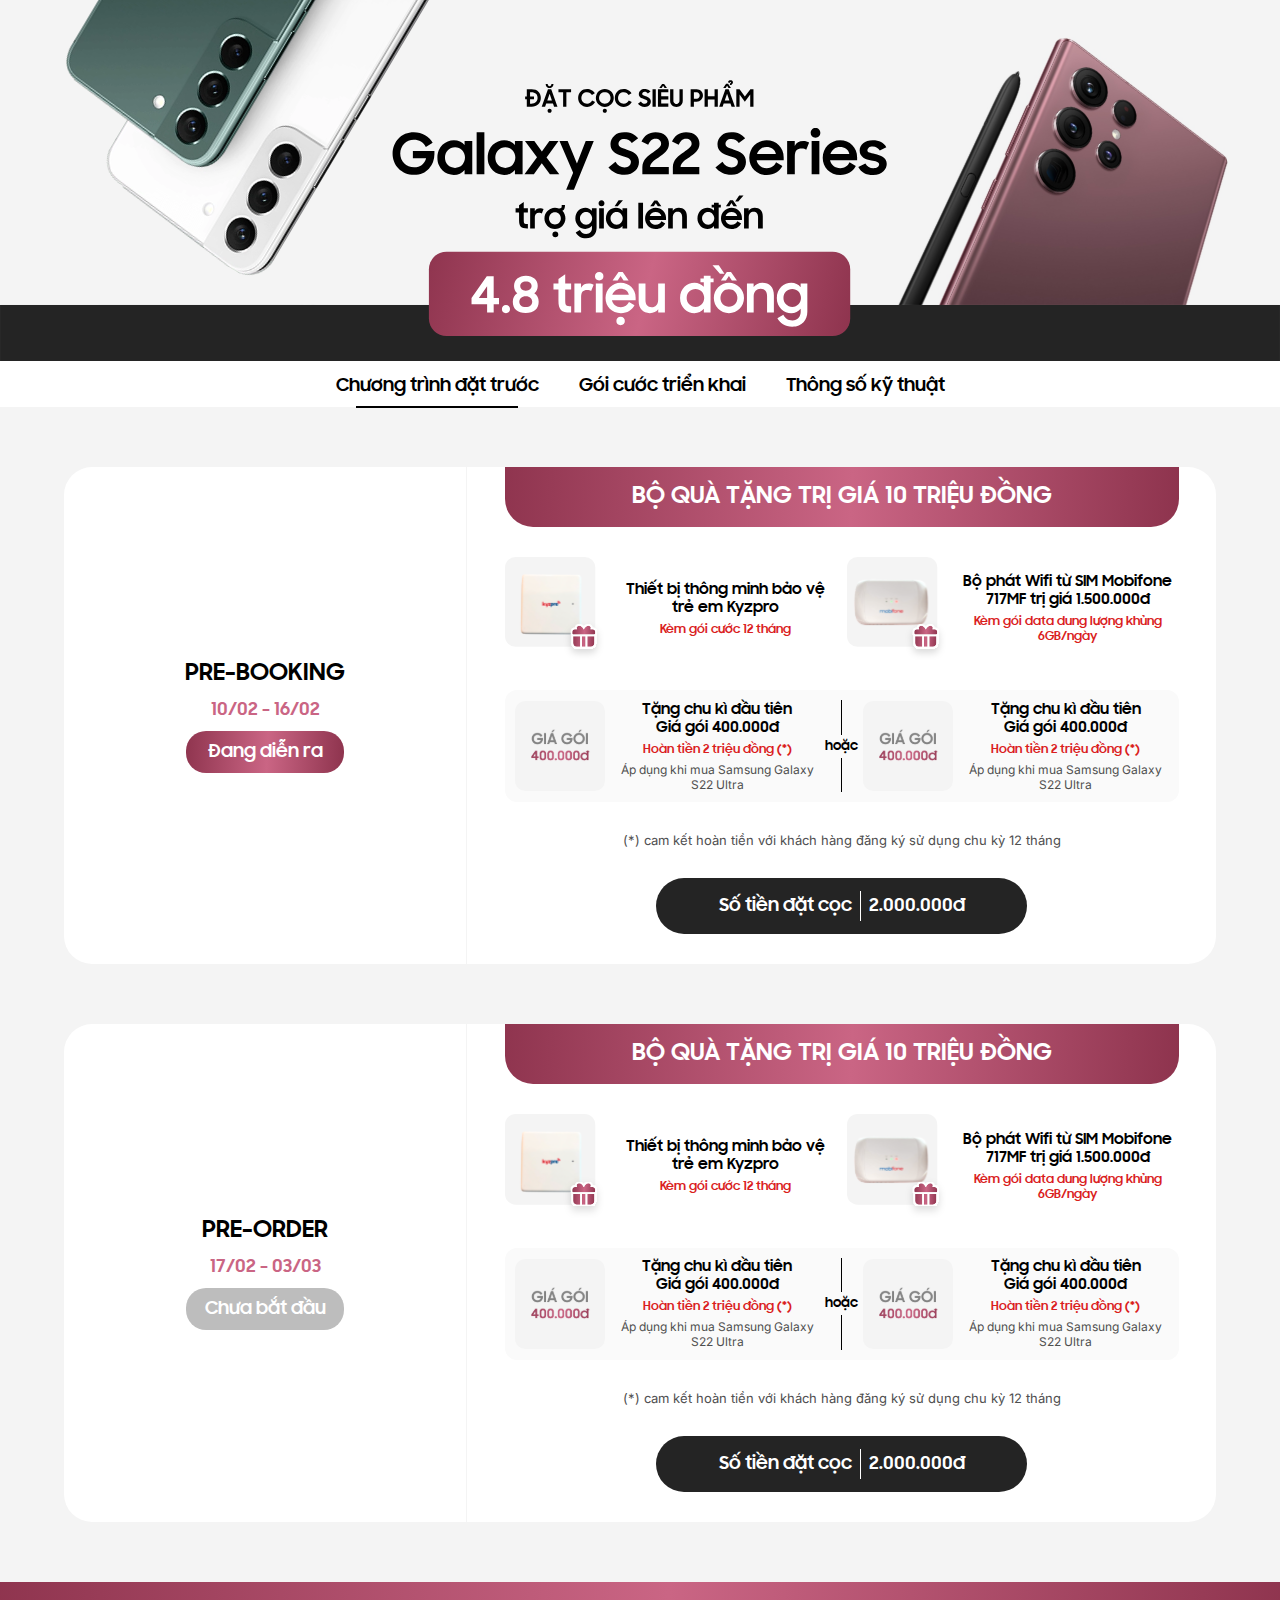
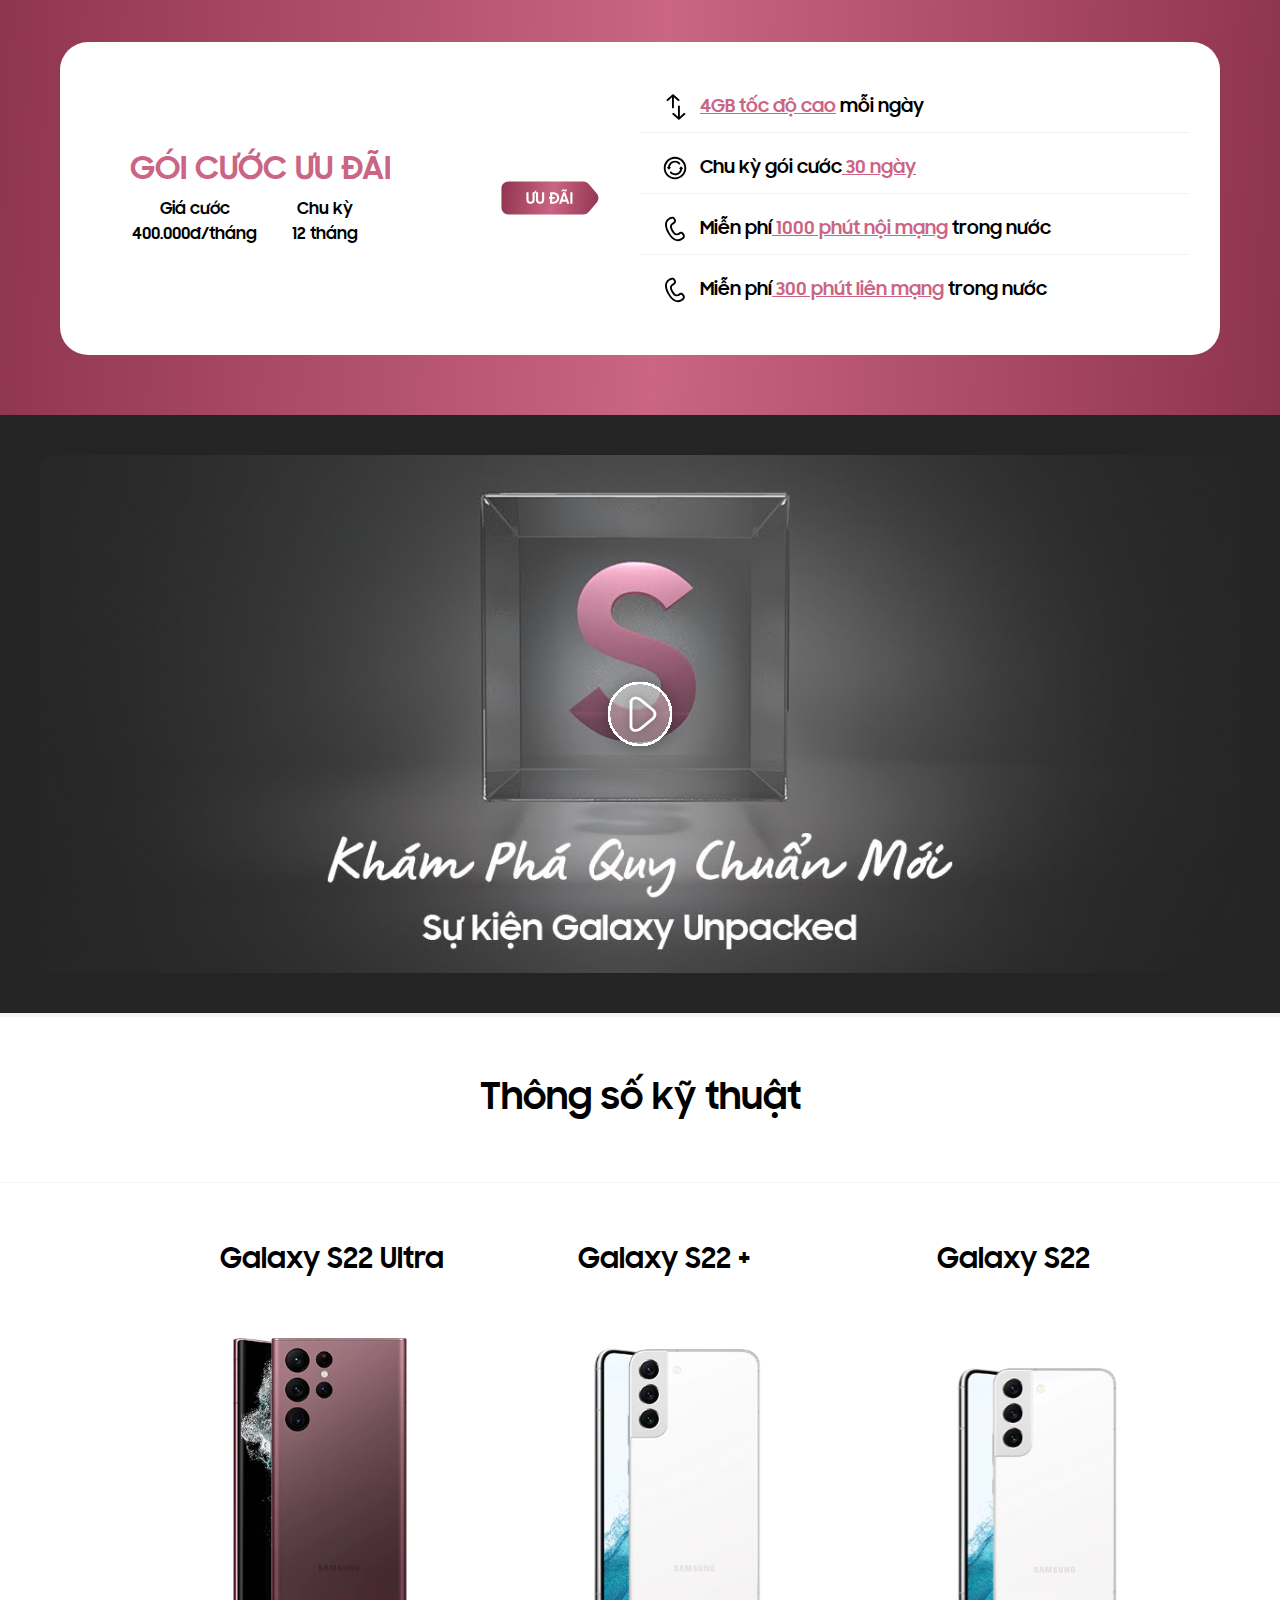
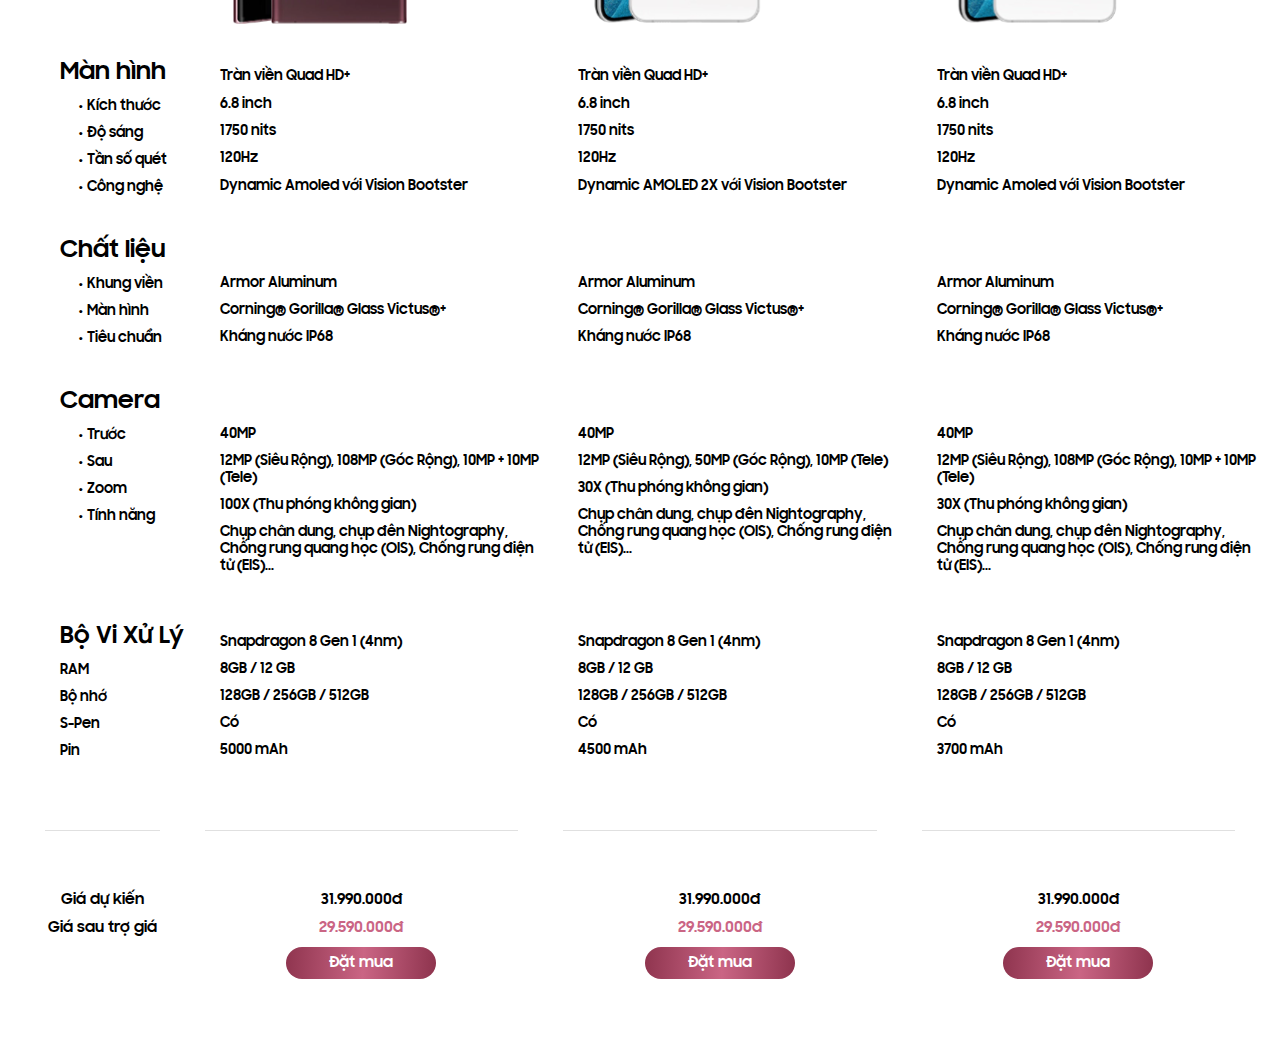
==== index.html @ fb7a5ca2 "second commit" ====
<!DOCTYPE html>
<html lang="en" dir="ltr">

<head>
  <meta charset="utf-8">
  <meta name="viewport" content="width=device-width, initial-scale=1.0">
  <title></title>
  <link rel="preconnect" href="https://fonts.googleapis.com">
  <link rel="preconnect" href="https://fonts.gstatic.com" crossorigin>
  <link href="https://fonts.googleapis.com/css2?family=Inter&display=swap" rel="stylesheet">
  <link rel="stylesheet" href="css/header.css">
  <link rel="stylesheet" href="css/main.css">
  <link rel="stylesheet" href="css/styles.css">
</head>

<body>
  <div id="wrapper">
    <header id="header">
      <img class="big-banner" src="images/big-banner.svg" alt="">
      <img class="small-banner" src="images/small-banner.svg" alt="">
    </header>
    <main id="main">
      <div class="tabs">
        <span class="active">Chương trình đặt trước</span>
        <span>Gói cước triển khai</span>
        <span>Thông số kỹ thuật</span>
      </div>
      <div class="pre-booking">
        <div class="title">
          <p>PRE-BOOKING</p>
          <p>10/02 - 16/02</p>
          <p>Đang diễn ra</p>
        </div>
        <div class="info">
          <div class="gift-text">
            <p>BỘ QUÀ TẶNG TRỊ GIÁ 10 TRIỆU ĐỒNG </p>
          </div>
          <div class="gift">
            <div class="equip">
              <img src="images/smart-equip.svg" alt="">
              <div class="equip-info">
                <p>Thiết bị thông minh bảo vệ trẻ em Kyzpro</p>
                <p>Kèm gói cước 12 tháng</p>
              </div>
            </div>
            <div class="equip">
              <img src="images/wifi-equip.svg" alt="">
              <div class="equip-info">
                <p>Bộ phát Wifi từ SIM Mobifone 717MF trị giá 1.500.000đ</p>
                <p>Kèm gói data dung lượng khủng 6GB/ngày</p>
              </div>
            </div>
          </div>
          <div class="give">
            <div class="price">
              <img src="images/price-pack.svg" alt="">
              <div class="price-info">
                <p>Tặng chu kì đầu tiên</p>
                <p>Giá gói 400.000đ</p>
                <p>Hoàn tiền 2 triệu đồng (*)</p>
                <p>Áp dụng khi mua Samsung Galaxy S22 Ultra</p>
              </div>
            </div>
            <div class="or">
              <div class="">

              </div>
              <p>hoặc</p>
            </div>
            <div class="price">
              <img src="images/price-pack.svg" alt="">
              <div class="price-info">
                <p>Tặng chu kì đầu tiên</p>
                <p>Giá gói 400.000đ</p>
                <p>Hoàn tiền 2 triệu đồng (*)</p>
                <p>Áp dụng khi mua Samsung Galaxy S22 Ultra</p>
              </div>
            </div>
          </div>
          <div class="commit">
            <p>(*) cam kết hoàn tiền với khách hàng đăng ký sử dụng chu kỳ 12 tháng</p>
          </div>
          <div class="deposit">
            <p>Số tiền đặt cọc</p>
            <hr>
            <p>2.000.000đ</p>
          </div>
        </div>
      </div>
      <div class="pre-order">
        <div class="title">
          <p>PRE-ORDER</p>
          <p>17/02 - 03/03</p>
          <p>Chưa bắt đầu</p>
        </div>
        <div class="info">
          <div class="gift-text">
            <p>BỘ QUÀ TẶNG TRỊ GIÁ 10 TRIỆU ĐỒNG </p>
          </div>
          <div class="gift">
            <div class="equip">
              <img src="images/smart-equip.svg" alt="">
              <div class="equip-info">
                <p>Thiết bị thông minh bảo vệ trẻ em Kyzpro</p>
                <p>Kèm gói cước 12 tháng</p>
              </div>
            </div>
            <div class="equip">
              <img src="images/wifi-equip.svg" alt="">
              <div class="equip-info">
                <p>Bộ phát Wifi từ SIM Mobifone 717MF trị giá 1.500.000đ</p>
                <p>Kèm gói data dung lượng khủng 6GB/ngày</p>
              </div>
            </div>
          </div>
          <div class="give">
            <div class="price">
              <img src="images/price-pack.svg" alt="">
              <div class="price-info">
                <p>Tặng chu kì đầu tiên</p>
                <p>Giá gói 400.000đ</p>
                <p>Hoàn tiền 2 triệu đồng (*)</p>
                <p>Áp dụng khi mua Samsung Galaxy S22 Ultra</p>
              </div>
            </div>
            <div class="or">
              <div class="">

              </div>
              <p>hoặc</p>
            </div>
            <div class="price">
              <img src="images/price-pack.svg" alt="">
              <div class="price-info">
                <p>Tặng chu kì đầu tiên</p>
                <p>Giá gói 400.000đ</p>
                <p>Hoàn tiền 2 triệu đồng (*)</p>
                <p>Áp dụng khi mua Samsung Galaxy S22 Ultra</p>
              </div>
            </div>
          </div>
          <div class="commit">
            <p>(*) cam kết hoàn tiền với khách hàng đăng ký sử dụng chu kỳ 12 tháng</p>
          </div>
          <div class="deposit">
            <p>Số tiền đặt cọc</p>
            <hr>
            <p>2.000.000đ</p>
          </div>
        </div>
      </div>
      <div class="endow">
        <div class="endow-box">
          <div class="endow-pack">
            <div>
              <p class="endow-title">GÓI CƯỚC ƯU ĐÃI</p>
              <div class="endow-info">
                <div>
                  <p class="title-info">Giá cước</p>
                  <p>400.000đ/tháng</p>
                </div>
                <div>
                  <p class="title-info">Chu kỳ</p>
                  <p>12 tháng</p>
                </div>
              </div>
            </div>
            <img class="endow-img" src="images/endow.svg" alt="">
          </div>
          <div class="endow-detail">
            <div>
              <img src="images/turn-right-circle.svg" alt="">
              <span class="pink-text">4GB tốc độ cao</span>
              <span>&nbsp;mỗi ngày</span>
            </div>
            <div>
              <img src="images/repeat-all.svg" alt="">
              <span>Chu kỳ gói cước </span>
              <span class="pink-text">&nbsp;30 ngày</span>
            </div>
            <div>
              <img src="images/phone.svg" alt="">
              <span>Miễn phí</span>
              <span class="pink-text">&nbsp;1000 phút nội mạng</span>
              <span>&nbsp;trong nước</span>
            </div>
            <div>
              <img src="images/phone.svg" alt="">
              <span>Miễn phí</span>
              <span class="pink-text">&nbsp;300 phút liên mạng</span>
              <span>&nbsp;trong nước</span>
            </div>
          </div>
        </div>
      </div>
      <div class="video">
        <img src="images/video.svg" alt="">
      </div>
      <div class="specifications">
        <div class="specifications-title">
          <p>Thông số kỹ thuật</p>
        </div>
        <div class="products">
          <div></div>
          <div>
            <p>Galaxy S22 Ultra</p>
            <img src="images/s22-ultra.svg" alt="">
          </div>
          <div>
            <p>Galaxy S22 +</p>
            <img src="images/s22-plus.svg" alt="">
          </div>
          <div>
            <p>Galaxy S22</p>
            <img src="images/s22.svg" alt="">
          </div>
        </div>
        <div class="product-info-screen">
          <div>
            <p>Màn hình</p>
            <p>&nbsp;• Kích thước</p>
            <p>&nbsp;• Độ sáng</p>
            <p>&nbsp;• Tần số quét</p>
            <p>&nbsp;• Công nghệ</p>
          </div>
          <div>
            <p>Tràn viền Quad HD+</p>
            <p>6.8 inch</p>
            <p>1750 nits</p>
            <p>120Hz</p>
            <p>Dynamic Amoled với Vision Bootster</p>
          </div>
          <div>
            <p>Tràn viền Quad HD+</p>
            <p>6.8 inch</p>
            <p>1750 nits</p>
            <p>120Hz</p>
            <p>Dynamic AMOLED 2X với Vision Bootster</p>
          </div>
          <div>
            <p>Tràn viền Quad HD+</p>
            <p>6.8 inch</p>
            <p>1750 nits</p>
            <p>120Hz</p>
            <p>Dynamic Amoled với Vision Bootster</p>
          </div>
        </div>
        <div class="product-info-material">
          <div>
            <p>Chất liệu</p>
            <p>&nbsp;• Khung viền</p>
            <p>&nbsp;• Màn hình</p>
            <p>&nbsp;• Tiêu chuẩn</p>
          </div>
          <div>
            <p></p>
            <p>Armor Aluminum</p>
            <p>Corning® Gorilla® Glass Victus®+</p>
            <p>Kháng nước IP68</p>
          </div>
          <div>
            <p></p>
            <p>Armor Aluminum</p>
            <p>Corning® Gorilla® Glass Victus®+</p>
            <p>Kháng nước IP68</p>
          </div>
          <div>
            <p></p>
            <p>Armor Aluminum</p>
            <p>Corning® Gorilla® Glass Victus®+</p>
            <p>Kháng nước IP68</p>
          </div>
        </div>
        <div class="product-info-camera">
          <div>
            <p>Camera</p>
            <p>&nbsp;• Trước</p>
            <p>&nbsp;• Sau</p>
            <p>&nbsp;• Zoom</p>
            <p>&nbsp;• Tính năng</p>
          </div>
          <div>
            <p></p>
            <p>40MP</p>
            <p>12MP (Siêu Rộng), 108MP (Góc Rộng), 10MP + 10MP (Tele)</p>
            <p>100X (Thu phóng không gian)</p>
            <p>Chụp chân dung, chụp đên Nightography, Chống rung quang học (OIS), Chống rung điện tử (EIS)...</p>
          </div>
          <div>
            <p></p>
            <p>40MP</p>
            <p>12MP (Siêu Rộng), 50MP (Góc Rộng), 10MP (Tele)</p>
            <p>30X (Thu phóng không gian)</p>
            <p>Chụp chân dung, chụp đên Nightography, Chống rung quang học (OIS), Chống rung điện tử (EIS)...</p>
          </div>
          <div>
            <p></p>
            <p>40MP</p>
            <p>12MP (Siêu Rộng), 108MP (Góc Rộng), 10MP + 10MP (Tele)</p>
            <p>30X (Thu phóng không gian)</p>
            <p>Chụp chân dung, chụp đên Nightography, Chống rung quang học (OIS), Chống rung điện tử (EIS)...</p>
          </div>
        </div>
        <div class="product-info-accessories">
          <div>
            <p>Bộ Vi Xử Lý</p>
            <p>RAM</p>
            <p>Bộ nhớ</p>
            <p>S-Pen</p>
            <p>Pin</p>
          </div>
          <div>
            <p>Snapdragon 8 Gen 1 (4nm)</p>
            <p>8GB / 12 GB</p>
            <p>128GB / 256GB / 512GB</p>
            <p>Có</p>
            <p>5000 mAh</p>
          </div>
          <div>
            <p>Snapdragon 8 Gen 1 (4nm)</p>
            <p>8GB / 12 GB</p>
            <p>128GB / 256GB / 512GB</p>
            <p>Có</p>
            <p>4500 mAh</p>
          </div>
          <div>
            <p>Snapdragon 8 Gen 1 (4nm)</p>
            <p>8GB / 12 GB</p>
            <p>128GB / 256GB / 512GB</p>
            <p>Có</p>
            <p>3700 mAh</p>
          </div>
        </div>
        <div class="product-info-price">
          <div class="price-title">
            <div class="">
              <p>Giá dự kiến</p>
              <p>Giá sau trợ giá</p>
            </div>

          </div>
          <div class="prices">
            <div class="">
              <p>31.990.000đ</p>
              <p>29.590.000đ</p>
              <a href="#">Đặt mua</a>
            </div>
          </div>
          <div class="prices">
            <div class="">
              <p>31.990.000đ</p>
              <p>29.590.000đ</p>
              <a href="#">Đặt mua</a>
            </div>
          </div>
          <div class="prices">
            <div class="">
              <p>31.990.000đ</p>
              <p>29.590.000đ</p>
              <a href="#">Đặt mua</a>
            </div>
          </div>
        </div>
      </div>
    </main>
    <footer id="footer">

    </footer>
  </div>
</body>

</html>
---- css/header.css ----
#header {
  background-color: #fff;
}

img {
  width: 100%;
}

.small-banner {
  display: none;
}

@media (max-width: 750px) {
  .big-banner {
    display: none;
  }

  .small-banner {
    display: block;
  }
}
---- css/main.css ----
@import url("font.css");

#main {
  background-color: #f4f4f4;
  padding-bottom: 60px;
}

.tabs {
  display: flex;
  align-items: center;
  justify-content: center;
  padding: 10px 0;
  background-color: #fff;
}

.tabs span {
  font-family: Sharp Sans;
  font-size: 18px;
  margin: 0 20px;
  position: relative;
  cursor: pointer;
}

.tabs span.active::after {
  content: '';
  position: absolute;
  left: 10%;
  bottom: -11px;
  background-color: #000;
  width: 80%;
  height: 2px;
}

.pre-booking, .pre-order {
  width: 90%;
  margin: 60px auto 0;
  left: auto;
  background-color: #fff;
  border-radius: 28px;
  display: grid;
  grid-template-columns: 35% 65%;
}

.title {
  display: flex;
  flex-direction: column;
  justify-content: center;
  align-items: center;
  text-align: center;
  border-right: 1px solid #f4f4f4;
}

.title p {
  font-family: Sharp Sans;
}

.title p:first-child {
  font-size: 24px;
  margin-bottom: 10px;
}

.title p:nth-child(2) {
  font-size: 18px;
  margin-bottom: 10px;
  color: #CA6584;
}

.title p:last-child {
  width: 158px;
  font-size: 18px;
  padding: 10px;
  background: linear-gradient(92.69deg, #8C324C -2.85%, #CA6584 51.46%, #8C324C 101.43%);
  border-radius: 20px;
  color: #fff;
}

.pre-order .title p:last-child {
  background: #BDBDBD;
}

.info .gift-text {
  width: 90%;
  margin: 0 auto;
  text-align: center;
  padding-top: 15px;
  padding-bottom: 15px;
  background: linear-gradient(92.69deg, #8C324C -2.85%, #CA6584 51.46%, #8C324C 101.43%);
  border-radius: 0px 0px 28px 28px;
}

.gift-text p {
  font-family: Sharp Sans;
  font-size: 24px;
  color: #fff;
}

.info .gift {
  width: 90%;
  margin: 30px auto;
  display: grid;
  grid-template-columns: 50% 50%;
}

.gift .equip {
  display: flex;
  flex-direction: row;
  justify-content: center;
  align-items: center;
}

.gift .equip:first-child {
  margin-right: 5px;
}

.gift .equip:last-child {
  margin-left: 5px;
}

.gift .equip img {
  width: 100px;
}

.equip-info {
  margin-left: 10px;
  display: flex;
  flex-direction: column;
  justify-content: center;
  align-items: center;
  text-align: center;
}

.equip-info p {
  font-family: Sharp Sans;
  font-size: 15px;
}

.equip-info p:last-child {
  margin-top: 5px;
  font-size: 12px;
  color: #DA1E1E;
}

.info .give {
  width: 90%;
  margin: 30px auto;
  display: flex;
  flex-direction: row;
  justify-content: space-between;
  align-items: center;
  padding: 10px;
  background-color: #FAFAFA;
  border-radius: 12px;
}

.give .price {
  display: flex;
  flex-direction: row;
  justify-content: center;
  align-items: center;
}

.give .price:first-child {
  margin-right: 5px;
}

.give .price:last-child {
  margin-left: 5px;
}

.give .price img {
  width: 90px;
}

.price-info {
  margin-left: 10px;
  display: flex;
  flex-direction: column;
  justify-content: center;
  align-items: center;
  text-align: center;
}

.price-info p {
  font-family: Sharp Sans;
  font-size: 15px;
}

.price-info p:nth-child(3) {
  margin-top: 5px;
  font-size: 12px;
  color: #DA1E1E;
}

.price-info p:last-child {
  margin-top: 5px;
  font-family: 'Inter', sans-serif;
  font-size: 12px;
  color: #4F4F4F;
}

.give .or {
  width: auto;
  height: 92px;
  position: relative;
  display: flex;
  justify-content: center;
  align-items: center;
}

.give .or div {
  background-color: #000;
  width: 1px;
  height: 100%;
  position: absolute;
}

.give .or p {
  padding: 3px 0;
  font-family: Sharp Sans;
  font-size: 13px;
  position: relative;
  background-color: #FAFAFA;
}

.info .commit {
  width: 90%;
  margin: 0 auto 30px;
  text-align: center;
}

.commit p {
  font-family: 'Inter', sans-serif;
  font-size: 13px;
  color: #4F4F4F;
}

.info .deposit {
  width: 371px;
  background-color: #242424;
  padding: 13px 0;
  border-radius: 60px;
  margin: 0 auto 30px;
  display: flex;
  justify-content: center;
  align-items: center;
}

.deposit p {
  color: #fff;
  font-family: Sharp Sans;
  font-size: 18px;
  margin: 0 3px;
}

.deposit hr {
  width: 1px;
  border: none;
  background-color: #fff;
  height: 30px;
  margin: 0 5px;
}

.endow {
  width: 100%;
  background: linear-gradient(92.69deg, #8C324C -2.85%, #CA6584 51.46%, #8C324C 101.43%);
  padding: 60px;
  margin-top: 60px;
  margin-bottom: -60px;
}

.endow .endow-box {
  background-color: #fff;
  border-radius: 28px;
  display: grid;
  grid-template-columns: 50% 50%;
  padding: 30px 30px;
}

.endow .endow-box .endow-pack {
  display: flex;
  flex-direction: row;
  justify-content: center;
  align-items: center;
}

.endow .endow-box .endow-pack div p {
  font-family: Sharp Sans;
}

.endow .endow-box .endow-pack div .endow-title {
  font-size: 32px;
  color: #CA6584;
  margin-bottom: 10px;
}

.endow-info {
  display: grid;
  grid-template-columns: 50% 50%;
}

.endow-info div {
  text-align: center;
}

.endow-info div .title-info {
  color: #000;
  margin-bottom: 5px;
}

.endow-img {
  width: 100px;
  margin-left: 110px;
}

.endow-detail div {
  display: flex;
  justify-content: flex-start;
  align-items: center;
  margin: 10px 0;
  padding: 10px 20px;
  border-bottom: 1px solid #F2F2F2;
}

.endow-detail div:last-child {
  border-bottom: none;
}

.endow-detail div img {
  width: 30px;
  margin-right: 10px;
}

.endow-detail div span {
  font-family: Sharp Sans;
  font-size: 18px;
}

.pink-text {
  text-decoration: underline;
  color: #CA6584;
}

.video {
  width: 100%;
  margin-top: 60px;
  margin-bottom: -60px;
}

.video img {
  width: 100%;
}

.specifications {
  width: 100%;
  margin-top: 60px;
  margin-bottom: -65px;
  background-color: #fff;
}

.specifications-title {
  width: 100%;
  text-align: center;
  padding: 60px;
  border-bottom: 1px solid #f4f4f4;
}

.specifications-title p {
  font-family: Sharp Sans;
  font-size: 36px;
}

.products, .product-info-screen, .product-info-material, .product-info-camera, .product-info-accessories, .product-info-price {
  display: grid;
  grid-template-columns: 16% 28% 28% 28%;
}

.product-info-price {
  padding-bottom: 60px;
}

.products div img {
  width: 200px;
}

.products div, .product-info-screen div, .product-info-material div, .product-info-camera div, .product-info-accessories div {
  padding: 60px 15px 0;
}

.product-info-screen div, .product-info-material div, .product-info-camera div, .product-info-accessories div, .product-info-price div {
  padding-top: 30px
}

.products div p, .product-info-screen div p, .product-info-material div p, .product-info-camera div p, .product-info-accessories div p {
  font-family: Sharp Sans;
}

.products div p {
  font-size: 28px;
  margin-bottom: 60px;
}

.product-info-screen div p, .product-info-material div p, .product-info-camera div p, .product-info-accessories div p {
  font-size: 14px;
  margin-top: 6.5px;
  margin-bottom: 10px;
}

.product-info-screen div p {
  margin-top: 10.3px;
}

.product-info-screen div:first-child p, .product-info-material div:first-child p, .product-info-camera div:first-child p {
  margin-top: 0;
  margin-left: 60px;
}

.product-info-accessories div:first-child p {
  margin-left: 45px;
}

.product-info-screen div:first-child p:first-child, .product-info-material div:first-child p:first-child, .product-info-camera div:first-child p:first-child, .product-info-accessories div:first-child p:first-child {
  font-size: 24px;
  margin-left: 45px;
  padding: 0;
}

.product-info-material div p:first-child, .product-info-camera div p:first-child {
  padding: 14.5px 0 8px;
}

.product-info-accessories div p:first-child {
  padding: 12px 0 0;
}

.price-title, .prices {
  font-family: Sharp Sans;
  border-top: 1px solid #E0E0E0;
  margin: 60px 45px 0;
}

.prices {
  margin-left: 0;
}

.price-title div, .prices div {
  display: flex;
  flex-direction: column;
  justify-content: center;
  align-items: center;
}

.price-title div p, .prices div p {
  font-size: 15px;
  margin-bottom: 10px;
}

.prices div p:nth-child(2) {
  color: #CA6584;
}

.prices a {
  display: flex;
  flex-direction: row;
  justify-content: center;
  align-items: center;
  color: #fff;
  text-decoration: none;
  font-size: 15px;
  background: linear-gradient(92.69deg, #8C324C -2.85%, #CA6584 51.46%, #8C324C 101.43%);
  border-radius: 20px;
  padding: 7px;
  width: 150px;
}
---- css/styles.css ----
* {
  margin: 0;
  padding: 0;
  box-sizing: border-box;
}

body {
  width: 100%;
}

#header, #main, #footer {
  width: 100%;
}
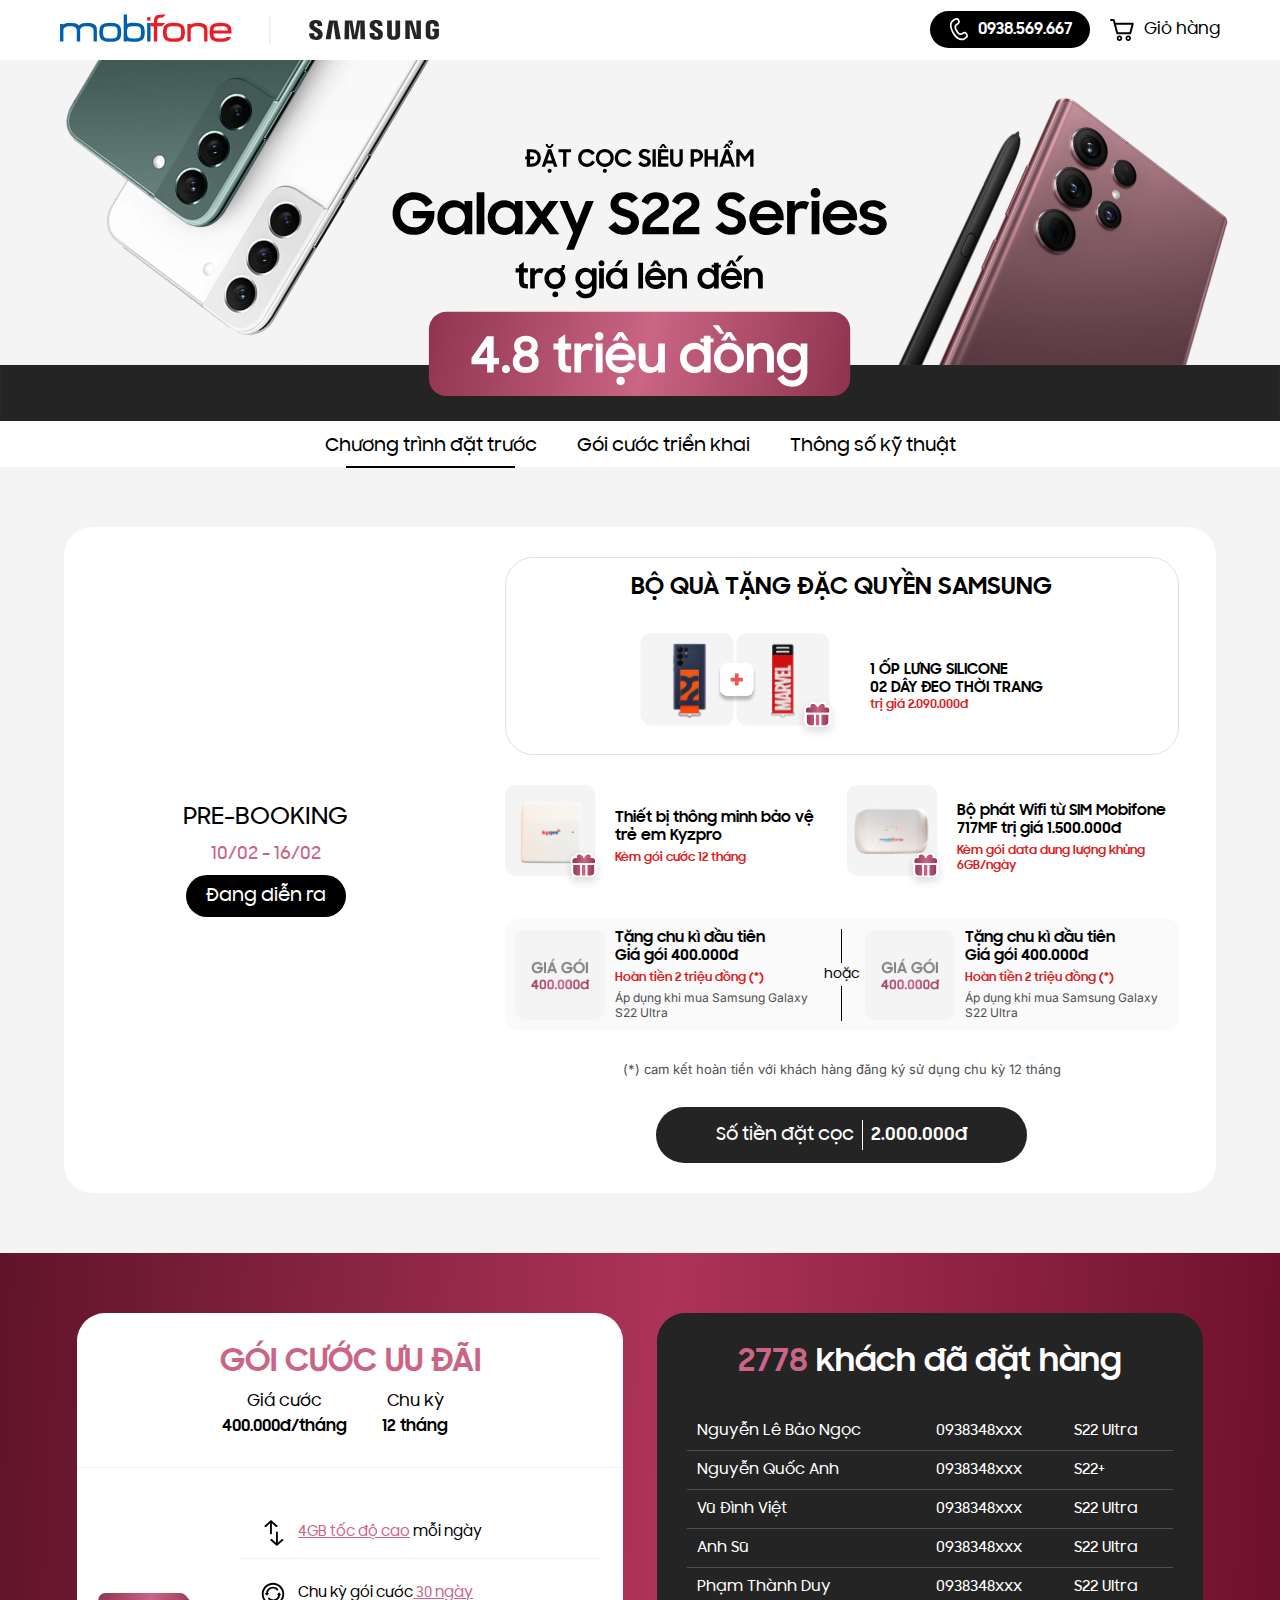
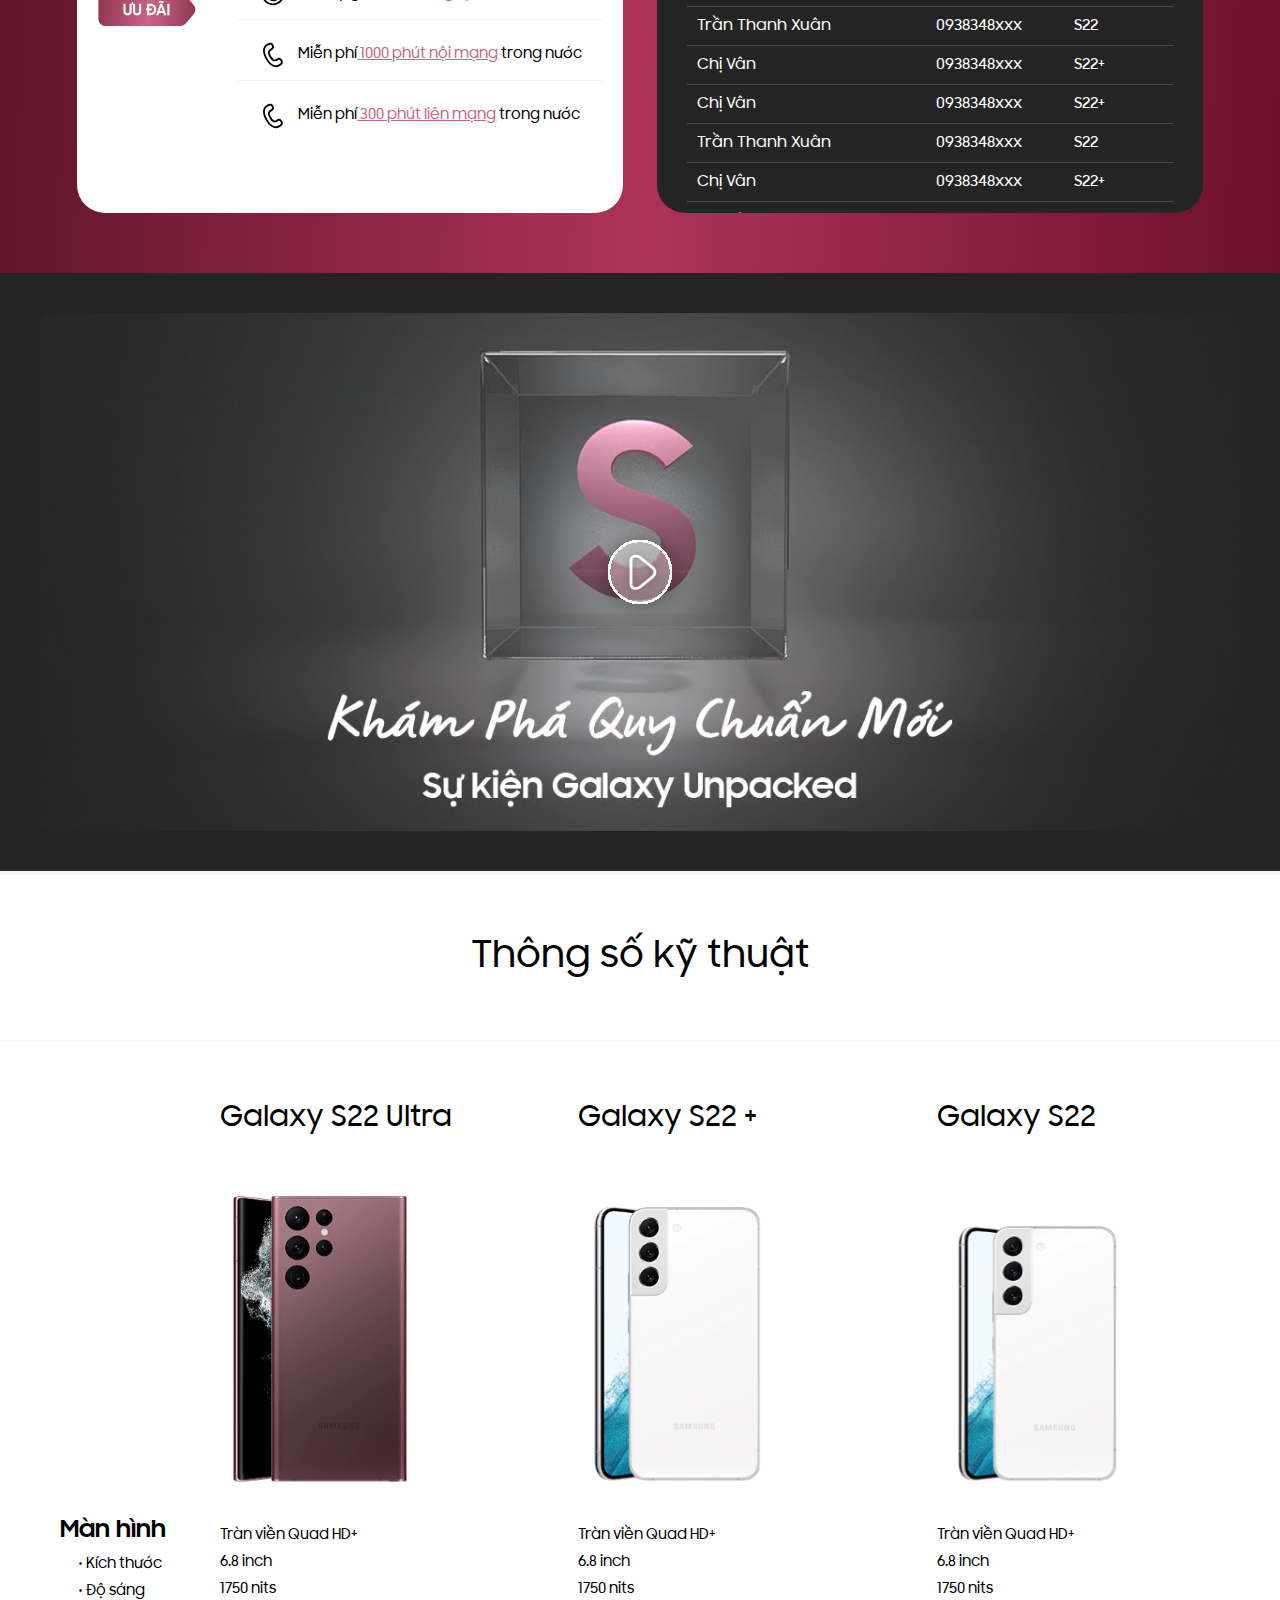
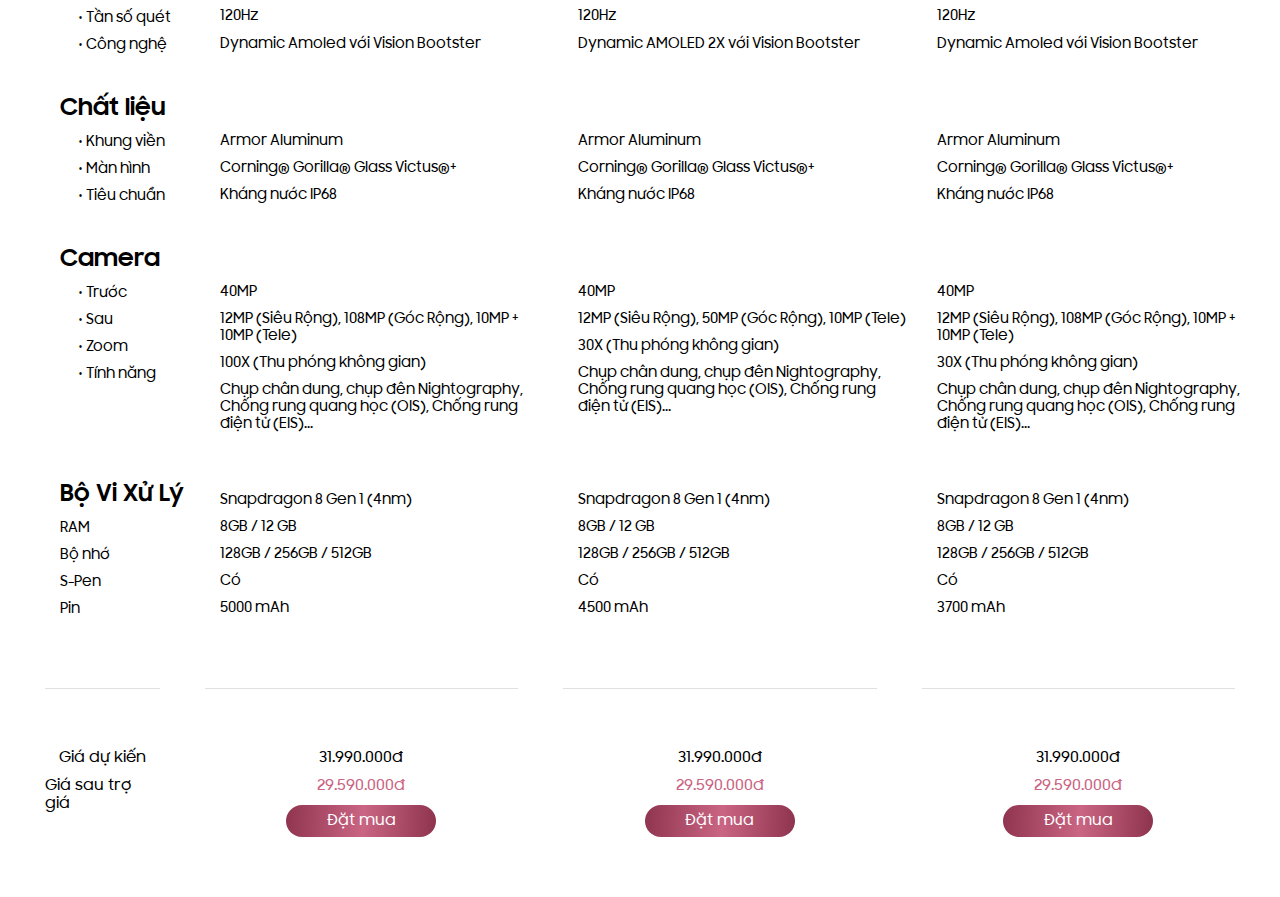
==== commit 85ab5e1b: "third commit" ====
--- a/index.html
+++ b/index.html
@@ -16,8 +16,25 @@
 <body>
   <div id="wrapper">
     <header id="header">
-      <img class="big-banner" src="images/big-banner.svg" alt="">
-      <img class="small-banner" src="images/small-banner.svg" alt="">
+      <div class="top-header">
+        <img class="logo" src="images/logo.svg" alt="">
+        <div class="phone-cart">
+          <div class="phone">
+            <a href="#">
+              <img src="images/white-phone.svg" alt="">
+              <span>0938.569.667</span>
+            </a>
+          </div>
+          <div class="cart">
+            <a href="#">
+              <img src="images/cart.svg" alt="">
+              <span>Giỏ hàng</span>
+            </a>
+          </div>
+        </div>
+      </div>
+      <a href="#"><img class="banner big-banner" src="images/big-banner.svg" alt=""></a>
+      <a href="#"><img class="banner small-banner" src="images/small-banner.svg" alt=""></a>
     </header>
     <main id="main">
       <div class="tabs">
@@ -33,7 +50,15 @@
         </div>
         <div class="info">
           <div class="gift-text">
-            <p>BỘ QUÀ TẶNG TRỊ GIÁ 10 TRIỆU ĐỒNG </p>
+            <p>BỘ QUÀ TẶNG ĐẶC QUYỀN SAMSUNG</p>
+            <div class="gift-img">
+              <img src="images/gift.svg" alt="">
+              <div class="gift-info">
+                <p>1 ỐP LƯNG SILICONE</p>
+                <p>02 DÂY ĐEO THỜI TRANG</p>
+                <p>trị giá 2.090.000đ</p>
+              </div>
+            </div>
           </div>
           <div class="gift">
             <div class="equip">
@@ -83,69 +108,7 @@
           <div class="deposit">
             <p>Số tiền đặt cọc</p>
             <hr>
-            <p>2.000.000đ</p>
-          </div>
-        </div>
-      </div>
-      <div class="pre-order">
-        <div class="title">
-          <p>PRE-ORDER</p>
-          <p>17/02 - 03/03</p>
-          <p>Chưa bắt đầu</p>
-        </div>
-        <div class="info">
-          <div class="gift-text">
-            <p>BỘ QUÀ TẶNG TRỊ GIÁ 10 TRIỆU ĐỒNG </p>
-          </div>
-          <div class="gift">
-            <div class="equip">
-              <img src="images/smart-equip.svg" alt="">
-              <div class="equip-info">
-                <p>Thiết bị thông minh bảo vệ trẻ em Kyzpro</p>
-                <p>Kèm gói cước 12 tháng</p>
-              </div>
-            </div>
-            <div class="equip">
-              <img src="images/wifi-equip.svg" alt="">
-              <div class="equip-info">
-                <p>Bộ phát Wifi từ SIM Mobifone 717MF trị giá 1.500.000đ</p>
-                <p>Kèm gói data dung lượng khủng 6GB/ngày</p>
-              </div>
-            </div>
-          </div>
-          <div class="give">
-            <div class="price">
-              <img src="images/price-pack.svg" alt="">
-              <div class="price-info">
-                <p>Tặng chu kì đầu tiên</p>
-                <p>Giá gói 400.000đ</p>
-                <p>Hoàn tiền 2 triệu đồng (*)</p>
-                <p>Áp dụng khi mua Samsung Galaxy S22 Ultra</p>
-              </div>
-            </div>
-            <div class="or">
-              <div class="">
-
-              </div>
-              <p>hoặc</p>
-            </div>
-            <div class="price">
-              <img src="images/price-pack.svg" alt="">
-              <div class="price-info">
-                <p>Tặng chu kì đầu tiên</p>
-                <p>Giá gói 400.000đ</p>
-                <p>Hoàn tiền 2 triệu đồng (*)</p>
-                <p>Áp dụng khi mua Samsung Galaxy S22 Ultra</p>
-              </div>
-            </div>
-          </div>
-          <div class="commit">
-            <p>(*) cam kết hoàn tiền với khách hàng đăng ký sử dụng chu kỳ 12 tháng</p>
-          </div>
-          <div class="deposit">
-            <p>Số tiền đặt cọc</p>
-            <hr>
-            <p>2.000.000đ</p>
+            <p style="font-weight:bold;">2.000.000đ</p>
           </div>
         </div>
       </div>
@@ -165,31 +128,97 @@
                 </div>
               </div>
             </div>
+          </div>
+          <div class="endow-detail">
             <img class="endow-img" src="images/endow.svg" alt="">
-          </div>
-          <div class="endow-detail">
-            <div>
-              <img src="images/turn-right-circle.svg" alt="">
-              <span class="pink-text">4GB tốc độ cao</span>
-              <span>&nbsp;mỗi ngày</span>
-            </div>
-            <div>
-              <img src="images/repeat-all.svg" alt="">
-              <span>Chu kỳ gói cước </span>
-              <span class="pink-text">&nbsp;30 ngày</span>
-            </div>
-            <div>
-              <img src="images/phone.svg" alt="">
-              <span>Miễn phí</span>
-              <span class="pink-text">&nbsp;1000 phút nội mạng</span>
-              <span>&nbsp;trong nước</span>
-            </div>
-            <div>
-              <img src="images/phone.svg" alt="">
-              <span>Miễn phí</span>
-              <span class="pink-text">&nbsp;300 phút liên mạng</span>
-              <span>&nbsp;trong nước</span>
-            </div>
+            <div class="details">
+              <div>
+                <img src="images/turn-right-circle.svg" alt="">
+                <span class="pink-text">4GB tốc độ cao</span>
+                <span>&nbsp;mỗi ngày</span>
+              </div>
+              <div>
+                <img src="images/repeat-all.svg" alt="">
+                <span>Chu kỳ gói cước </span>
+                <span class="pink-text">&nbsp;30 ngày</span>
+              </div>
+              <div>
+                <img src="images/phone.svg" alt="">
+                <span>Miễn phí</span>
+                <span class="pink-text">&nbsp;1000 phút nội mạng</span>
+                <span>&nbsp;trong nước</span>
+              </div>
+              <div>
+                <img src="images/phone.svg" alt="">
+                <span>Miễn phí</span>
+                <span class="pink-text">&nbsp;300 phút liên mạng</span>
+                <span>&nbsp;trong nước</span>
+              </div>
+            </div>
+          </div>
+        </div>
+        <div class="endow-data">
+          <div class="quantity-data">
+            <span>2778 </span><span>khách đã đặt hàng</span>
+          </div>
+          <div class="table">
+            <table>
+              <tr>
+                <td>Nguyễn Lê Bảo Ngọc</td>
+                <td>0938348xxx</td>
+                <td>S22 Ultra</td>
+              </tr>
+              <tr>
+                <td>Nguyễn Quốc Anh</td>
+                <td>0938348xxx</td>
+                <td>S22+</td>
+              </tr>
+              <tr>
+                <td>Vũ Đình Việt</td>
+                <td>0938348xxx</td>
+                <td>S22 Ultra</td>
+              </tr>
+              <tr>
+                <td>Anh Sũ</td>
+                <td>0938348xxx</td>
+                <td>S22 Ultra</td>
+              </tr>
+              <tr>
+                <td>Phạm Thành Duy</td>
+                <td>0938348xxx</td>
+                <td>S22 Ultra</td>
+              </tr>
+              <tr>
+                <td>Trần Thanh Xuân</td>
+                <td>0938348xxx</td>
+                <td>S22</td>
+              </tr>
+              <tr>
+                <td>Chị Vân</td>
+                <td>0938348xxx</td>
+                <td>S22+</td>
+              </tr>
+              <tr>
+                <td>Chị Vân</td>
+                <td>0938348xxx</td>
+                <td>S22+</td>
+              </tr>
+              <tr>
+                <td>Trần Thanh Xuân</td>
+                <td>0938348xxx</td>
+                <td>S22</td>
+              </tr>
+              <tr>
+                <td>Chị Vân</td>
+                <td>0938348xxx</td>
+                <td>S22+</td>
+              </tr>
+              <tr>
+                <td>Chị Vân</td>
+                <td>0938348xxx</td>
+                <td>S22+</td>
+              </tr>
+            </table>
           </div>
         </div>
       </div>
--- a/css/header.css
+++ b/css/header.css
@@ -1,8 +1,60 @@
+@import url("font.css");
+
 #header {
   background-color: #fff;
 }
 
-img {
+.top-header {
+  display: flex;
+  justify-content: space-between;
+  align-items: center;
+  padding-top: 10px;
+  padding-bottom: 10px;
+}
+
+.logo {
+  width: 400px;
+  margin-left: 60px
+}
+
+.phone-cart, .phone-cart div a {
+  display: flex;
+  justify-content: center;
+  align-items: center;
+  font-family: Sharp Sans;
+  text-decoration: none;
+}
+
+.phone-cart {
+  margin-right: 60px;
+}
+
+.phone-cart div {
+  margin-left: 20px;
+}
+
+.phone-cart div a img {
+  margin-right: 10px;
+}
+
+.phone-cart div:first-child a span {
+  color: #fff;
+  font-weight: bold;
+}
+
+.phone-cart div:last-child a span {
+  color: #000;
+}
+
+.phone {
+  width: 160px;
+  background-color: #000;
+  color: #fff;
+  padding: 7px 0;
+  border-radius: 40px;
+}
+
+.banner {
   width: 100%;
 }
 
--- a/css/main.css
+++ b/css/main.css
@@ -47,7 +47,6 @@
   justify-content: center;
   align-items: center;
   text-align: center;
-  border-right: 1px solid #f4f4f4;
 }
 
 .title p {
@@ -66,11 +65,11 @@
 }
 
 .title p:last-child {
-  width: 158px;
+  width: 160px;
   font-size: 18px;
   padding: 10px;
-  background: linear-gradient(92.69deg, #8C324C -2.85%, #CA6584 51.46%, #8C324C 101.43%);
-  border-radius: 20px;
+  background-color: #000;
+  border-radius: 50px;
   color: #fff;
 }
 
@@ -80,18 +79,51 @@
 
 .info .gift-text {
   width: 90%;
-  margin: 0 auto;
+  margin: 30px auto 0;
   text-align: center;
   padding-top: 15px;
   padding-bottom: 15px;
-  background: linear-gradient(92.69deg, #8C324C -2.85%, #CA6584 51.46%, #8C324C 101.43%);
-  border-radius: 0px 0px 28px 28px;
-}
-
-.gift-text p {
+  background-color: #fff;;
+  border-radius: 28px;
+  border: 1px solid #E0E0E0;
+}
+
+.gift-text p:first-child {
   font-family: Sharp Sans;
   font-size: 24px;
-  color: #fff;
+  color: #000;
+  font-weight: bold;
+}
+
+.gift-img {
+  display: flex;
+  margin-top: 30px;
+  justify-content: center;
+  align-items: center;
+}
+
+.gift-img img {
+  width: 200px;
+  margin-right: 30px;
+}
+
+.gift-info {
+  font-family: Sharp Sans;
+  display: flex;
+  flex-direction: column;
+  justify-content: center;
+  align-items: flex-start;
+}
+
+.gift-info p:first-child, .gift-info p:nth-child(2) {
+  font-size: 15px;
+  font-weight: bold;
+}
+
+.gift-info p:last-child {
+  font-size: 12px;
+  font-weight: bold;
+  color: #DA1E1E;
 }
 
 .info .gift {
@@ -125,8 +157,9 @@
   display: flex;
   flex-direction: column;
   justify-content: center;
-  align-items: center;
-  text-align: center;
+  align-items: flex-start;
+  text-align: left;
+  font-weight: bold;
 }
 
 .equip-info p {
@@ -176,8 +209,9 @@
   display: flex;
   flex-direction: column;
   justify-content: center;
-  align-items: center;
-  text-align: center;
+  align-items: flex-start;
+  text-align: left;
+  font-weight: bold;
 }
 
 .price-info p {
@@ -196,6 +230,7 @@
   font-family: 'Inter', sans-serif;
   font-size: 12px;
   color: #4F4F4F;
+  font-weight: 400;
 }
 
 .give .or {
@@ -262,18 +297,28 @@
 
 .endow {
   width: 100%;
-  background: linear-gradient(92.69deg, #8C324C -2.85%, #CA6584 51.46%, #8C324C 101.43%);
+  background: linear-gradient(92.69deg, #5B1227 -2.85%, #AD3359 51.19%, #6A0F2A 101.43%);
   padding: 60px;
   margin-top: 60px;
   margin-bottom: -60px;
+  display: flex;
+  justify-content: space-around;
 }
 
 .endow .endow-box {
+  width: 47%;
   background-color: #fff;
   border-radius: 28px;
-  display: grid;
-  grid-template-columns: 50% 50%;
-  padding: 30px 30px;
+  padding: 30px 0;
+}
+
+.endow .endow-data {
+  width: 47%;
+  height: 500px;
+  background-color: #242424;
+  border-radius: 28px;
+  padding: 30px 0;
+  overflow-y: scroll;
 }
 
 .endow .endow-box .endow-pack {
@@ -281,14 +326,21 @@
   flex-direction: row;
   justify-content: center;
   align-items: center;
+  padding-bottom: 30px;
+  border-bottom: 1px solid #F2F2F2;
 }
 
 .endow .endow-box .endow-pack div p {
   font-family: Sharp Sans;
+}
+
+.endow .endow-box .endow-pack div p:last-child {
+  font-weight: bold;
 }
 
 .endow .endow-box .endow-pack div .endow-title {
   font-size: 32px;
+  font-weight: bold;
   color: #CA6584;
   margin-bottom: 10px;
 }
@@ -307,12 +359,20 @@
   margin-bottom: 5px;
 }
 
+.endow-detail {
+  display: flex;
+  justify-content: space-around;
+}
+
 .endow-img {
   width: 100px;
-  margin-left: 110px;
-}
-
-.endow-detail div {
+}
+
+.details {
+  margin-top: 30px;
+}
+
+.details div {
   display: flex;
   justify-content: flex-start;
   align-items: center;
@@ -332,8 +392,49 @@
 
 .endow-detail div span {
   font-family: Sharp Sans;
-  font-size: 18px;
-}
+  font-size: 14px;
+}
+
+.endow-data .quantity-data {
+  font-family: Sharp Sans;
+  font-size: 32px;
+  font-weight: bold;
+  color: #fff;
+  text-align: center;
+}
+
+.quantity-data span:first-child {
+  color: #CA6584;
+}
+
+/* style table begin */
+
+.table {
+  margin: 0 30px;
+}
+
+table {
+  font-family: Sharp Sans;
+  border-collapse: collapse;
+  width: 100%;
+  margin-top: 30px;
+  color: #fff;
+  height: 100px;
+  overflow-y: auto;
+}
+
+td {
+  border-bottom: 1px solid #4F4F4F;
+  text-align: left;
+  padding: 10px;
+  font-size: 15px;
+}
+
+tr:nth-child(even) {
+  background-color: transparent;
+}
+
+/* style table end */
 
 .pink-text {
   text-decoration: underline;
@@ -420,6 +521,7 @@
 
 .product-info-screen div:first-child p:first-child, .product-info-material div:first-child p:first-child, .product-info-camera div:first-child p:first-child, .product-info-accessories div:first-child p:first-child {
   font-size: 24px;
+  font-weight: bold;
   margin-left: 45px;
   padding: 0;
 }
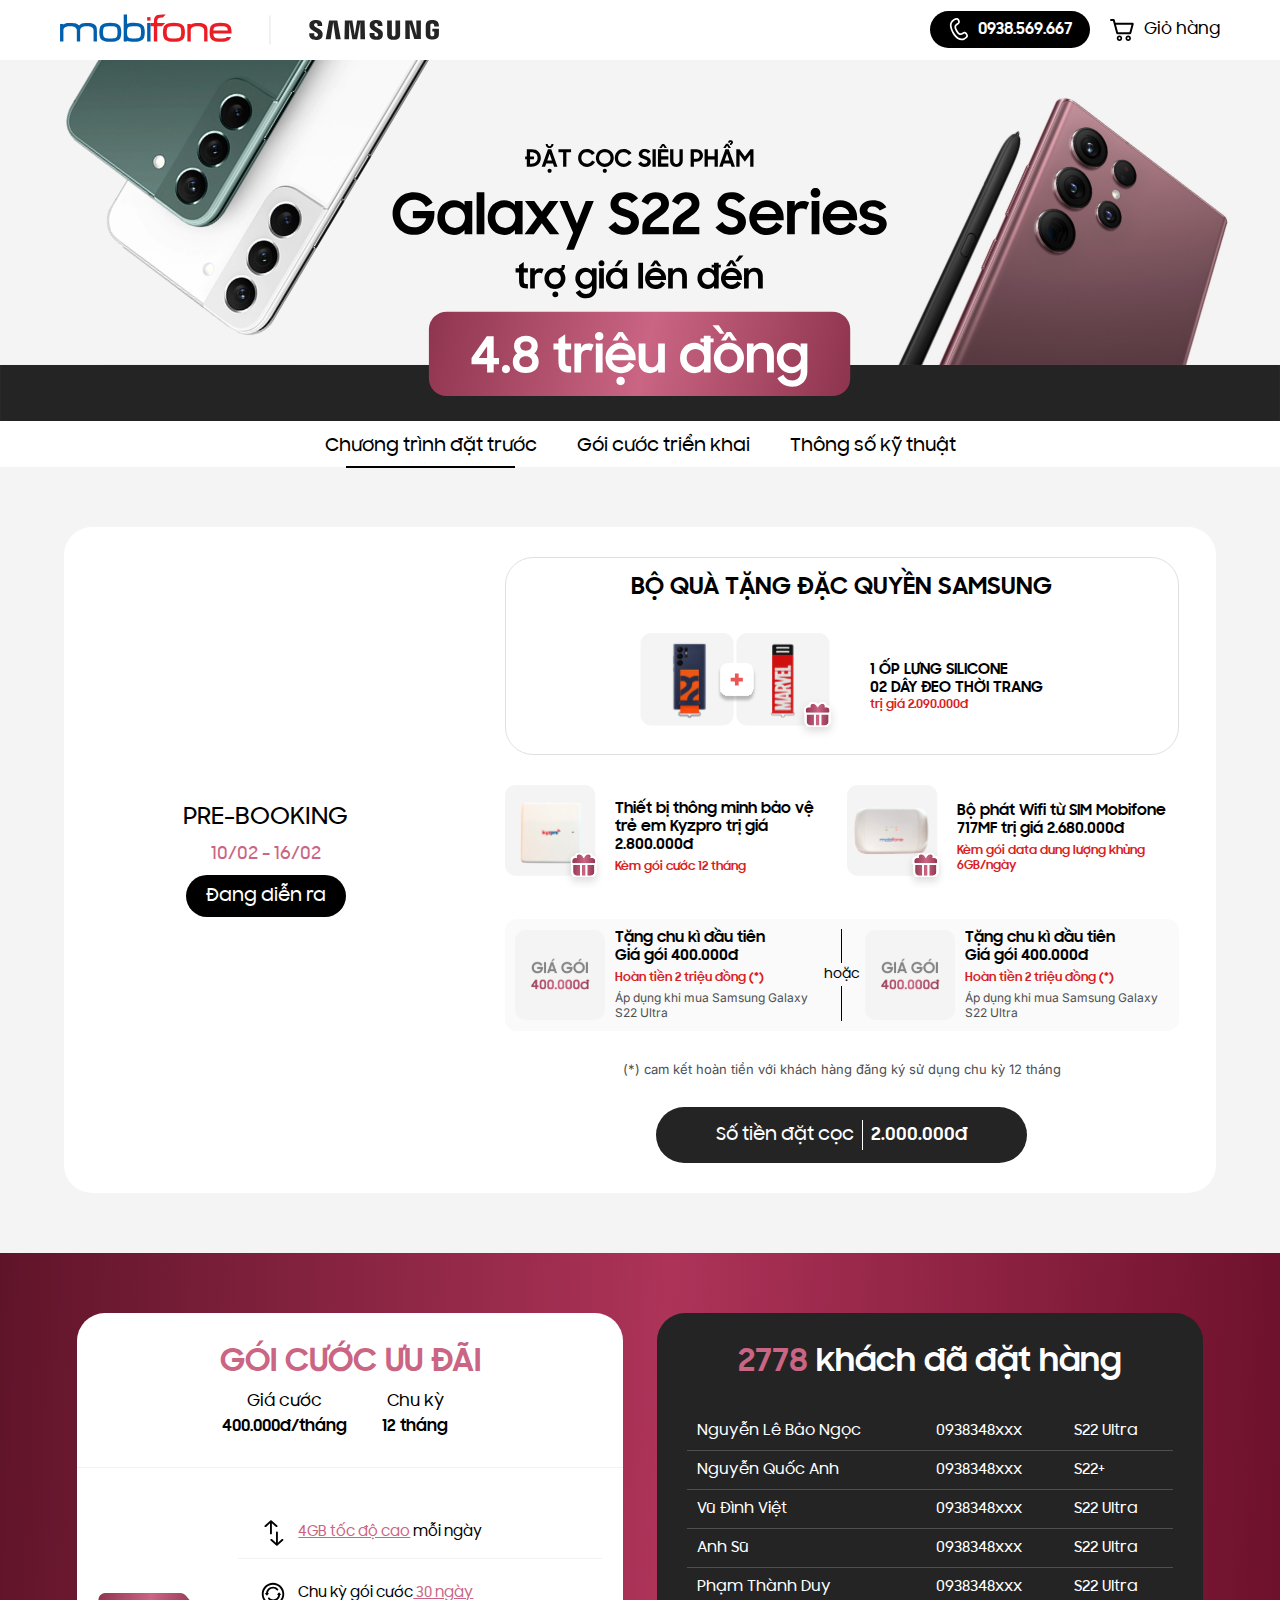
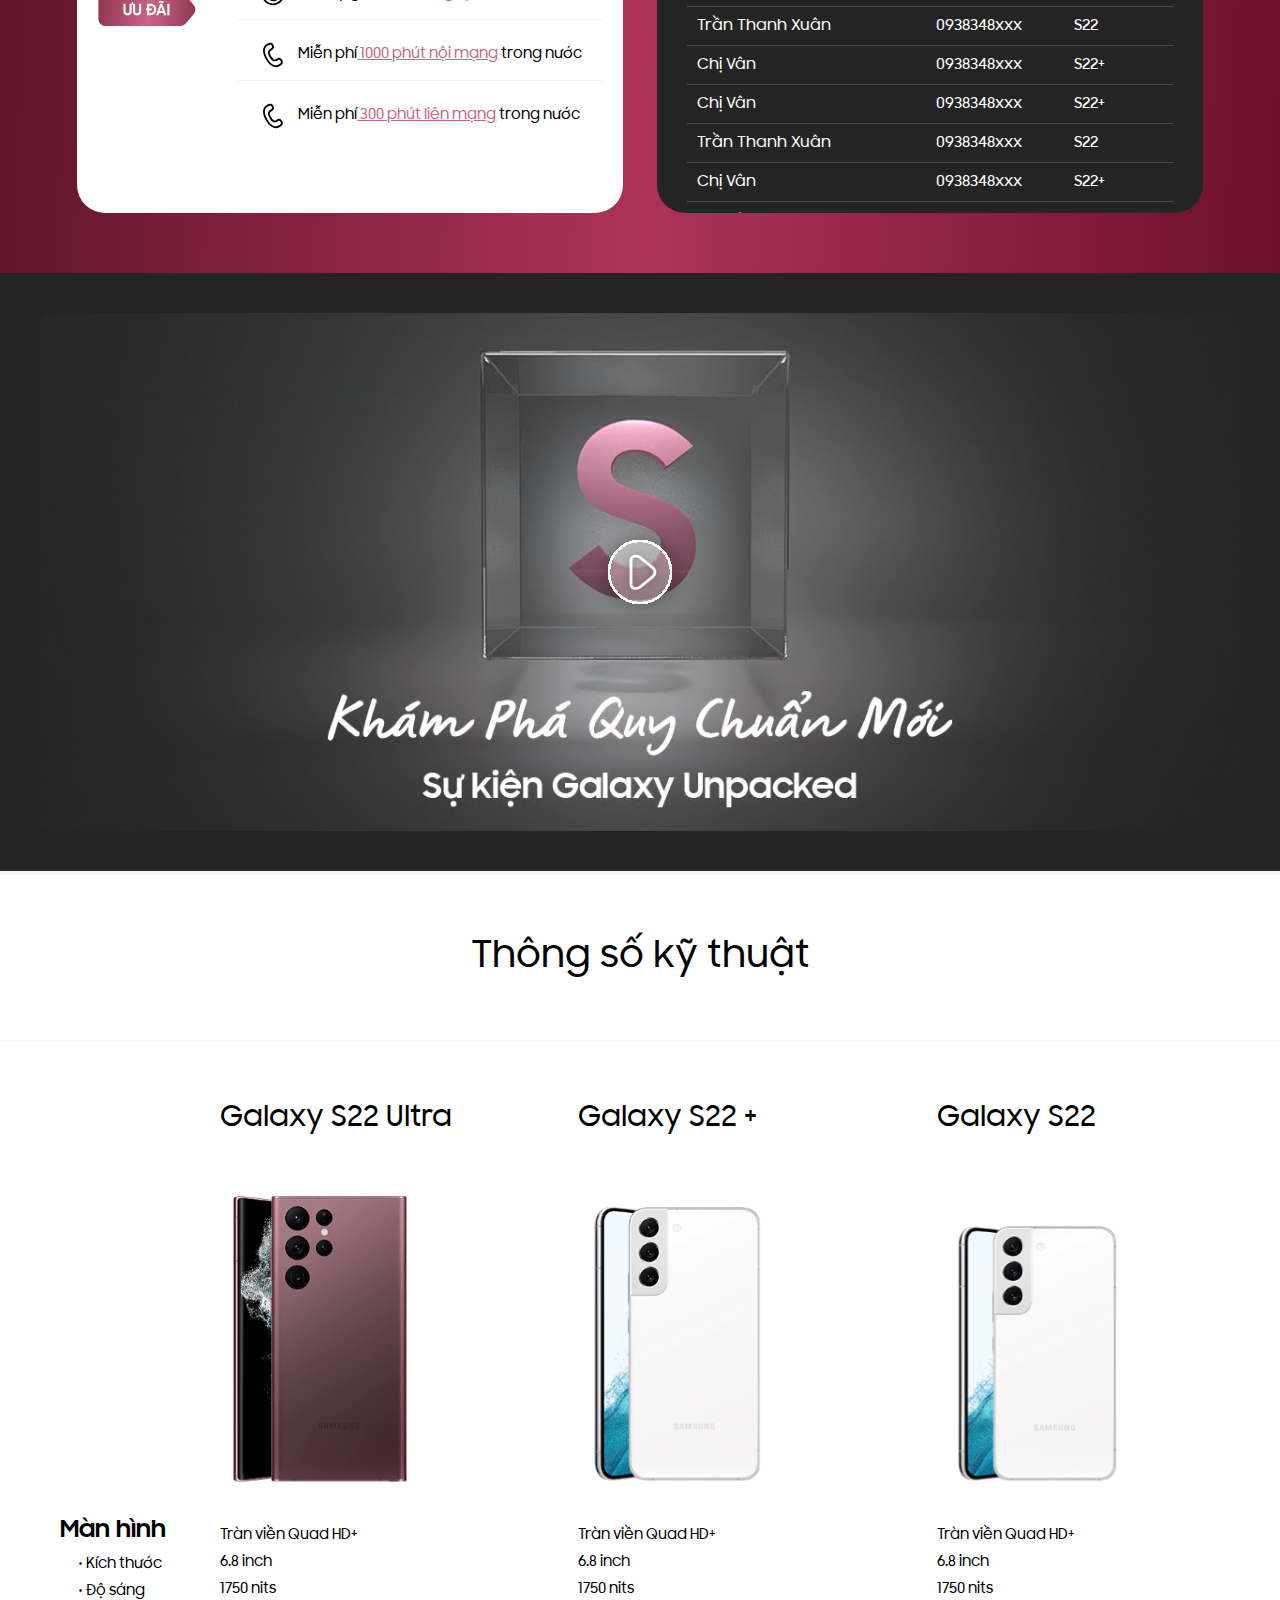
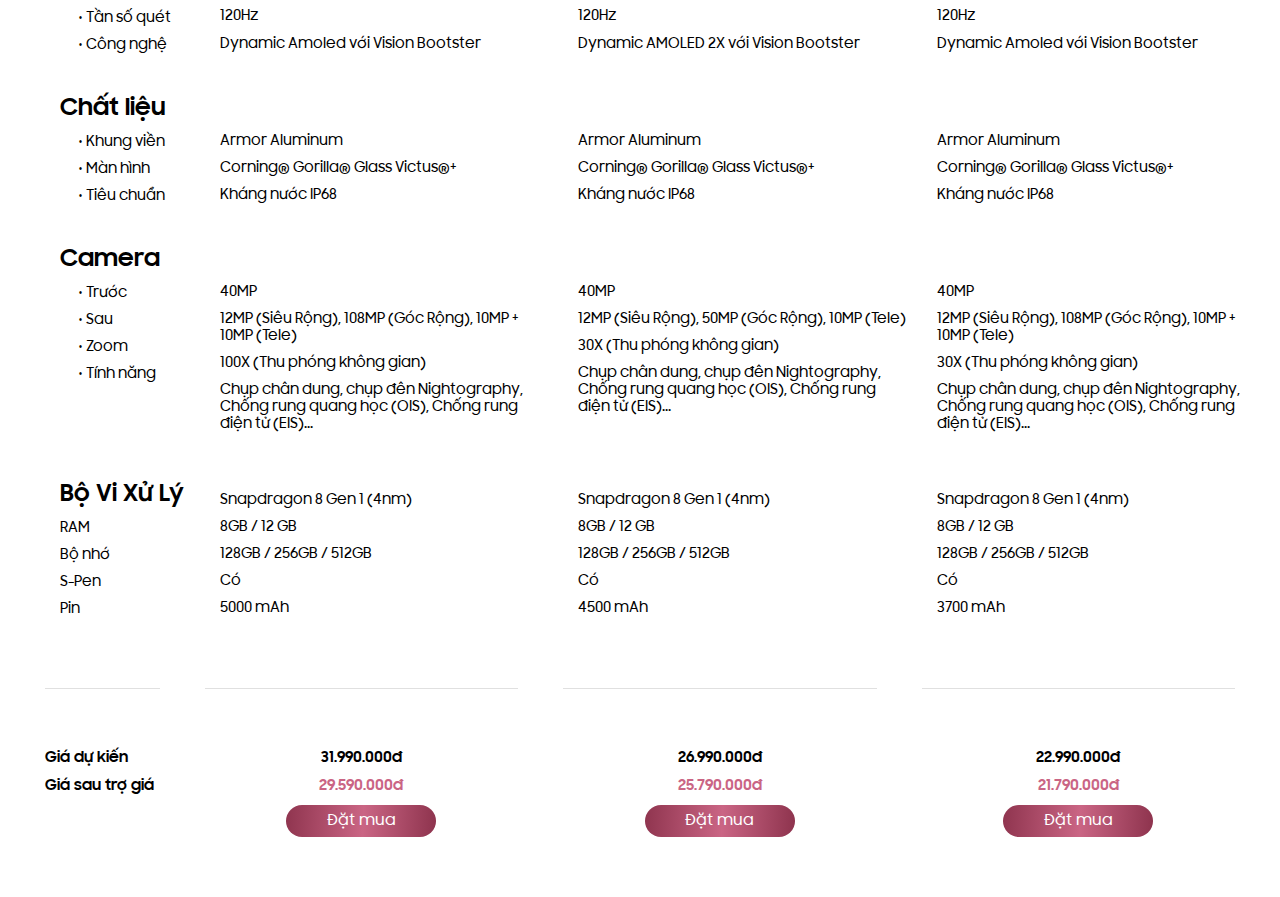
==== commit 453b9f70: "fourth commit" ====
--- a/index.html
+++ b/index.html
@@ -64,14 +64,14 @@
             <div class="equip">
               <img src="images/smart-equip.svg" alt="">
               <div class="equip-info">
-                <p>Thiết bị thông minh bảo vệ trẻ em Kyzpro</p>
+                <p>Thiết bị thông minh bảo vệ trẻ em Kyzpro trị giá 2.800.000đ</p>
                 <p>Kèm gói cước 12 tháng</p>
               </div>
             </div>
             <div class="equip">
               <img src="images/wifi-equip.svg" alt="">
               <div class="equip-info">
-                <p>Bộ phát Wifi từ SIM Mobifone 717MF trị giá 1.500.000đ</p>
+                <p>Bộ phát Wifi từ SIM Mobifone 717MF trị giá 2.680.000đ</p>
                 <p>Kèm gói data dung lượng khủng 6GB/ngày</p>
               </div>
             </div>
@@ -377,15 +377,15 @@
           </div>
           <div class="prices">
             <div class="">
-              <p>31.990.000đ</p>
-              <p>29.590.000đ</p>
+              <p>26.990.000đ</p>
+              <p>25.790.000đ</p>
               <a href="#">Đặt mua</a>
             </div>
           </div>
           <div class="prices">
             <div class="">
-              <p>31.990.000đ</p>
-              <p>29.590.000đ</p>
+              <p>22.990.000đ</p>
+              <p>21.790.000đ</p>
               <a href="#">Đặt mua</a>
             </div>
           </div>
--- a/css/main.css
+++ b/css/main.css
@@ -551,9 +551,14 @@
   align-items: center;
 }
 
+.price-title div {
+  align-items: flex-start;
+}
+
 .price-title div p, .prices div p {
   font-size: 15px;
   margin-bottom: 10px;
+  font-weight: bold;
 }
 
 .prices div p:nth-child(2) {
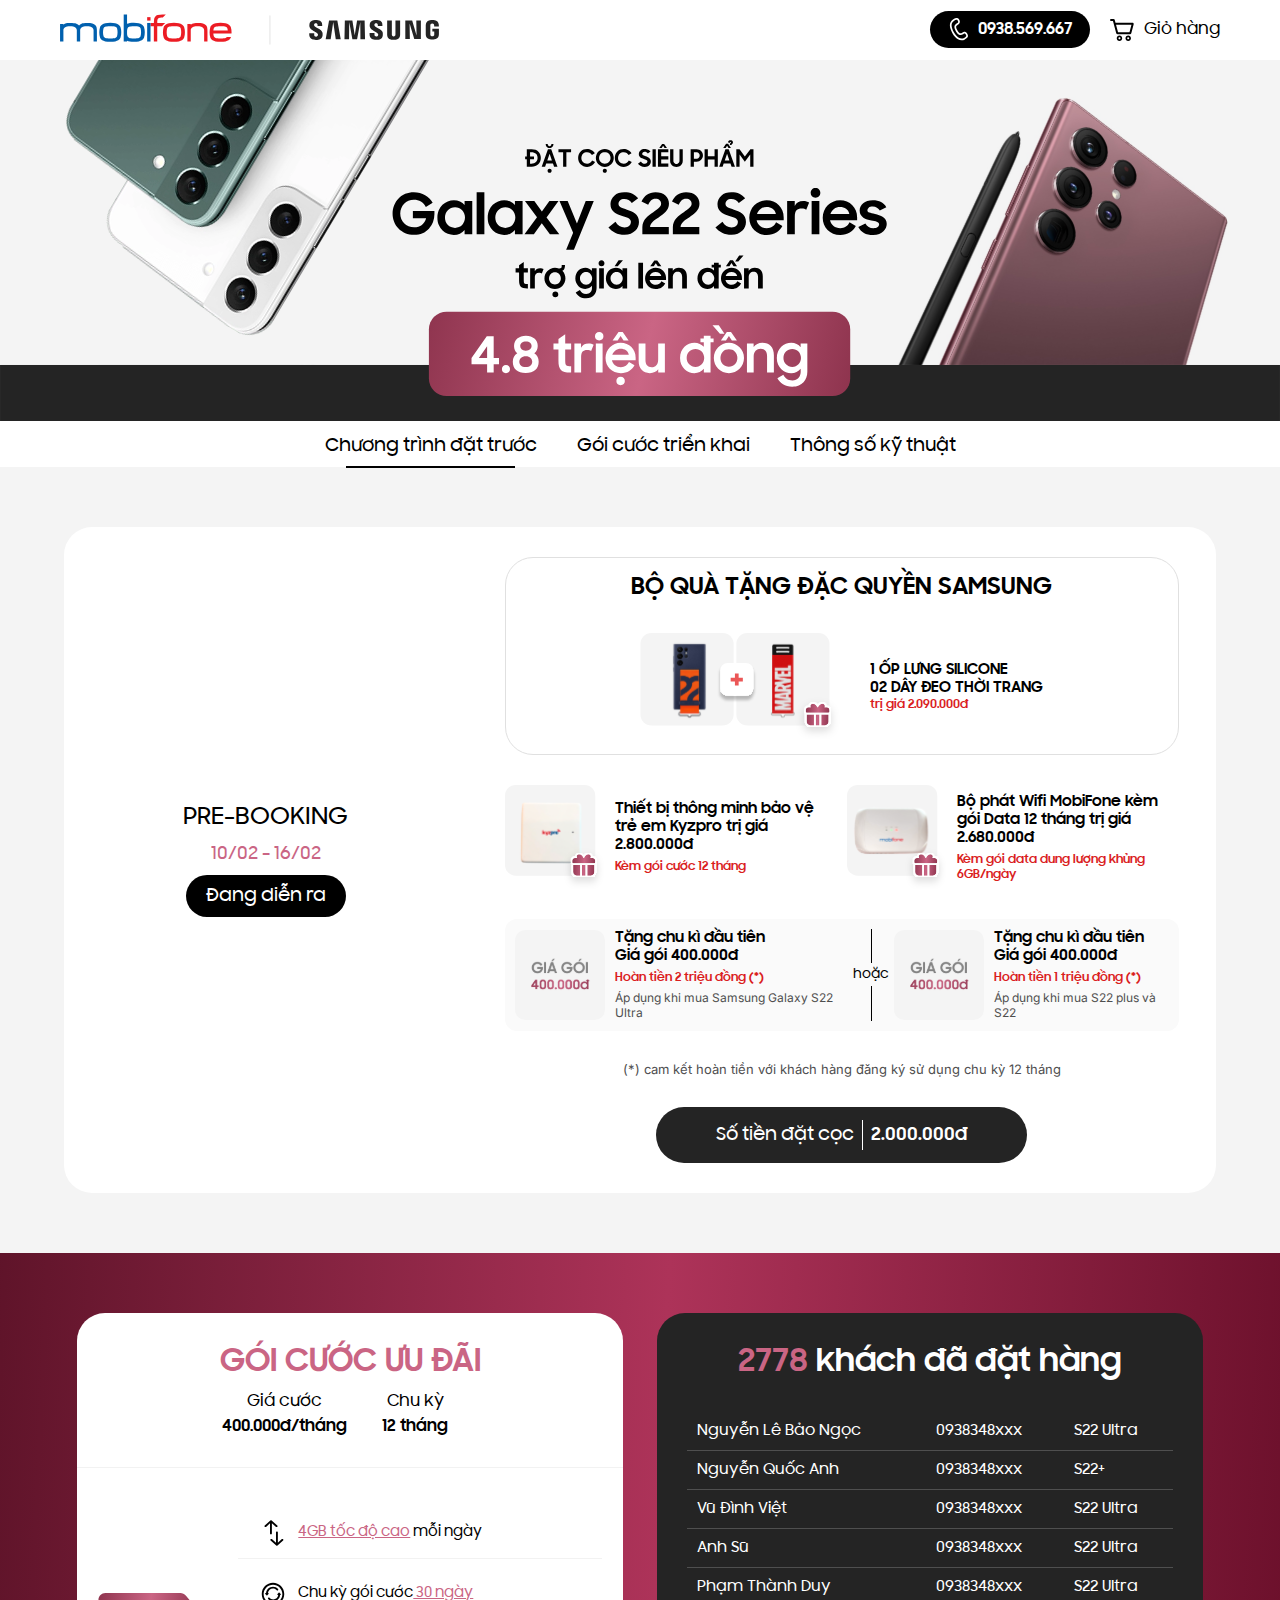
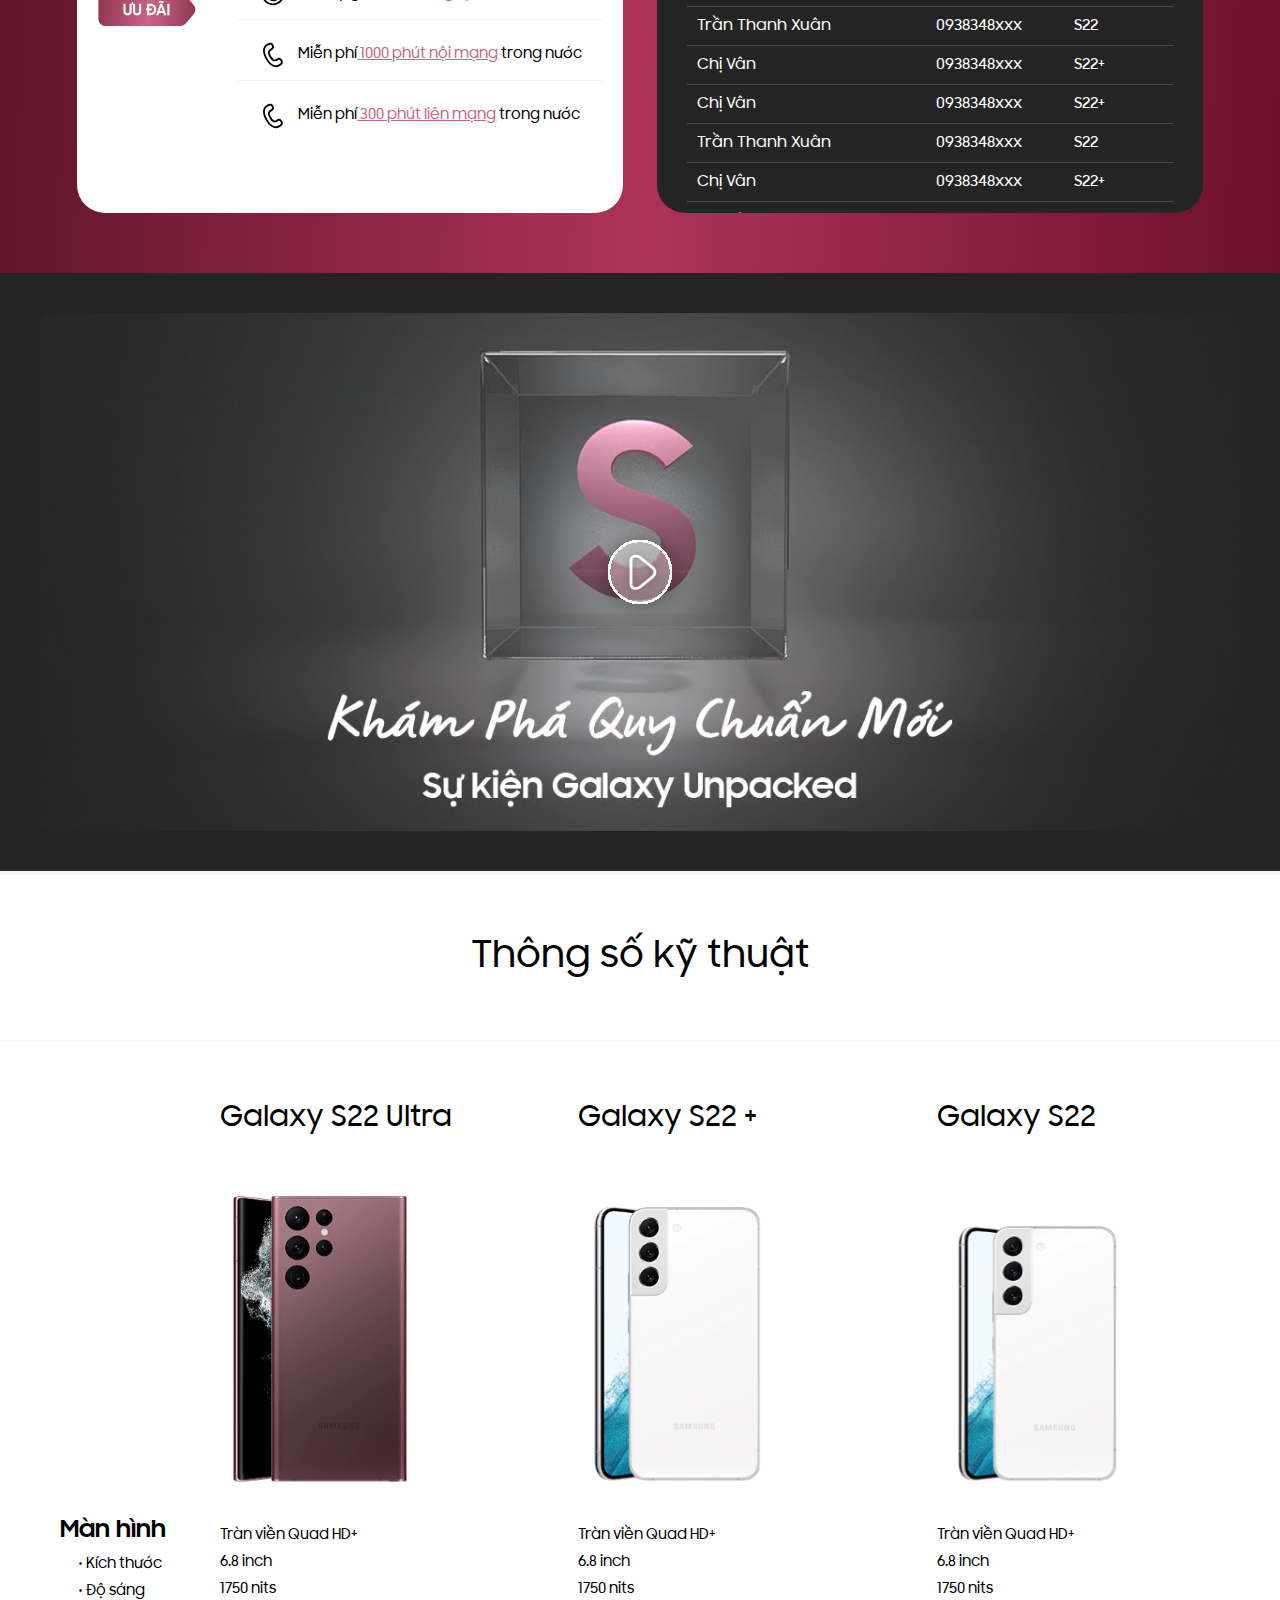
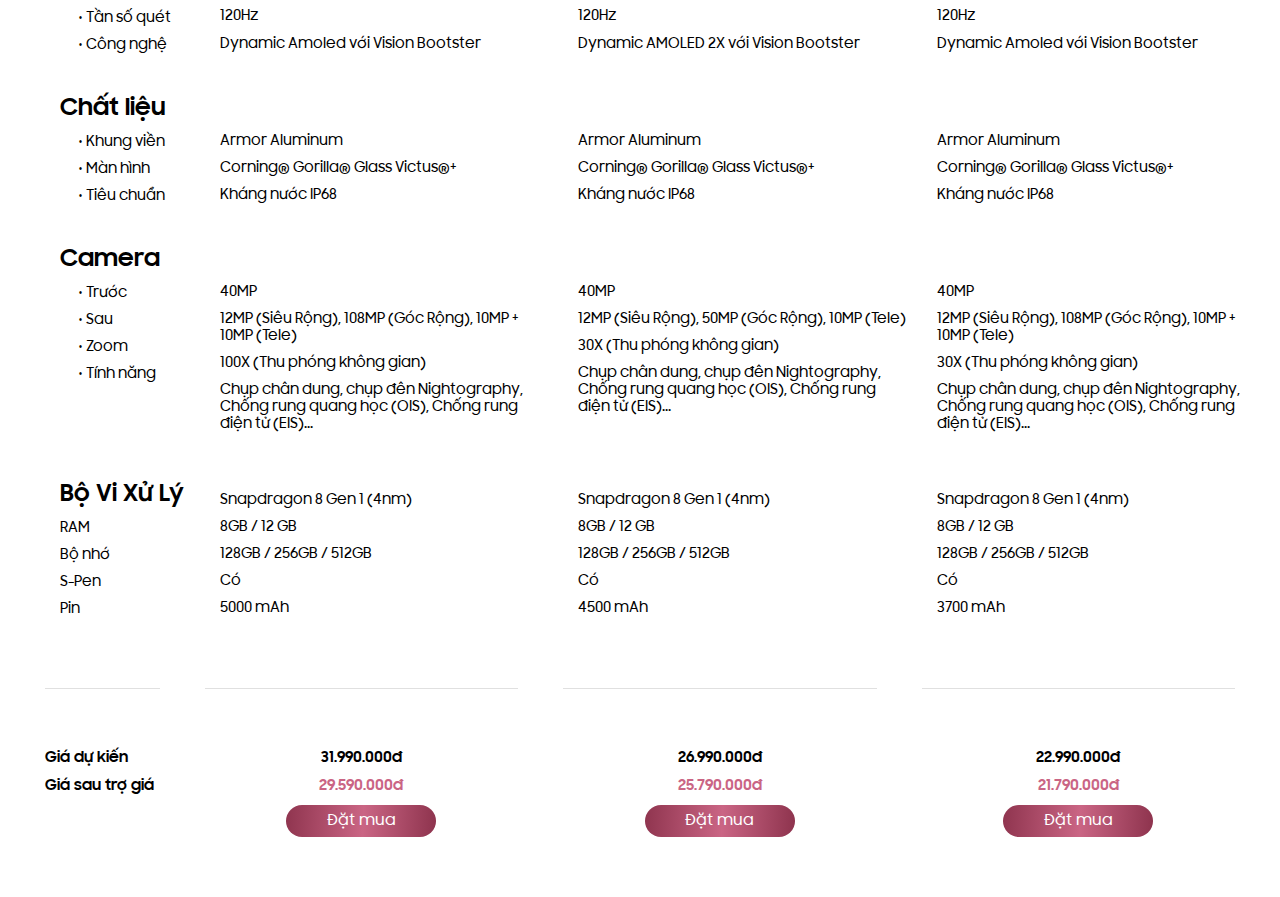
==== commit 68f16391: "fifth commit" ====
--- a/index.html
+++ b/index.html
@@ -71,7 +71,7 @@
             <div class="equip">
               <img src="images/wifi-equip.svg" alt="">
               <div class="equip-info">
-                <p>Bộ phát Wifi từ SIM Mobifone 717MF trị giá 2.680.000đ</p>
+                <p>Bộ phát Wifi MobiFone kèm gói Data 12 tháng trị giá 2.680.000đ</p>
                 <p>Kèm gói data dung lượng khủng 6GB/ngày</p>
               </div>
             </div>
@@ -97,8 +97,8 @@
               <div class="price-info">
                 <p>Tặng chu kì đầu tiên</p>
                 <p>Giá gói 400.000đ</p>
-                <p>Hoàn tiền 2 triệu đồng (*)</p>
-                <p>Áp dụng khi mua Samsung Galaxy S22 Ultra</p>
+                <p>Hoàn tiền 1 triệu đồng (*)</p>
+                <p>Áp dụng khi mua S22 plus và S22</p>
               </div>
             </div>
           </div>
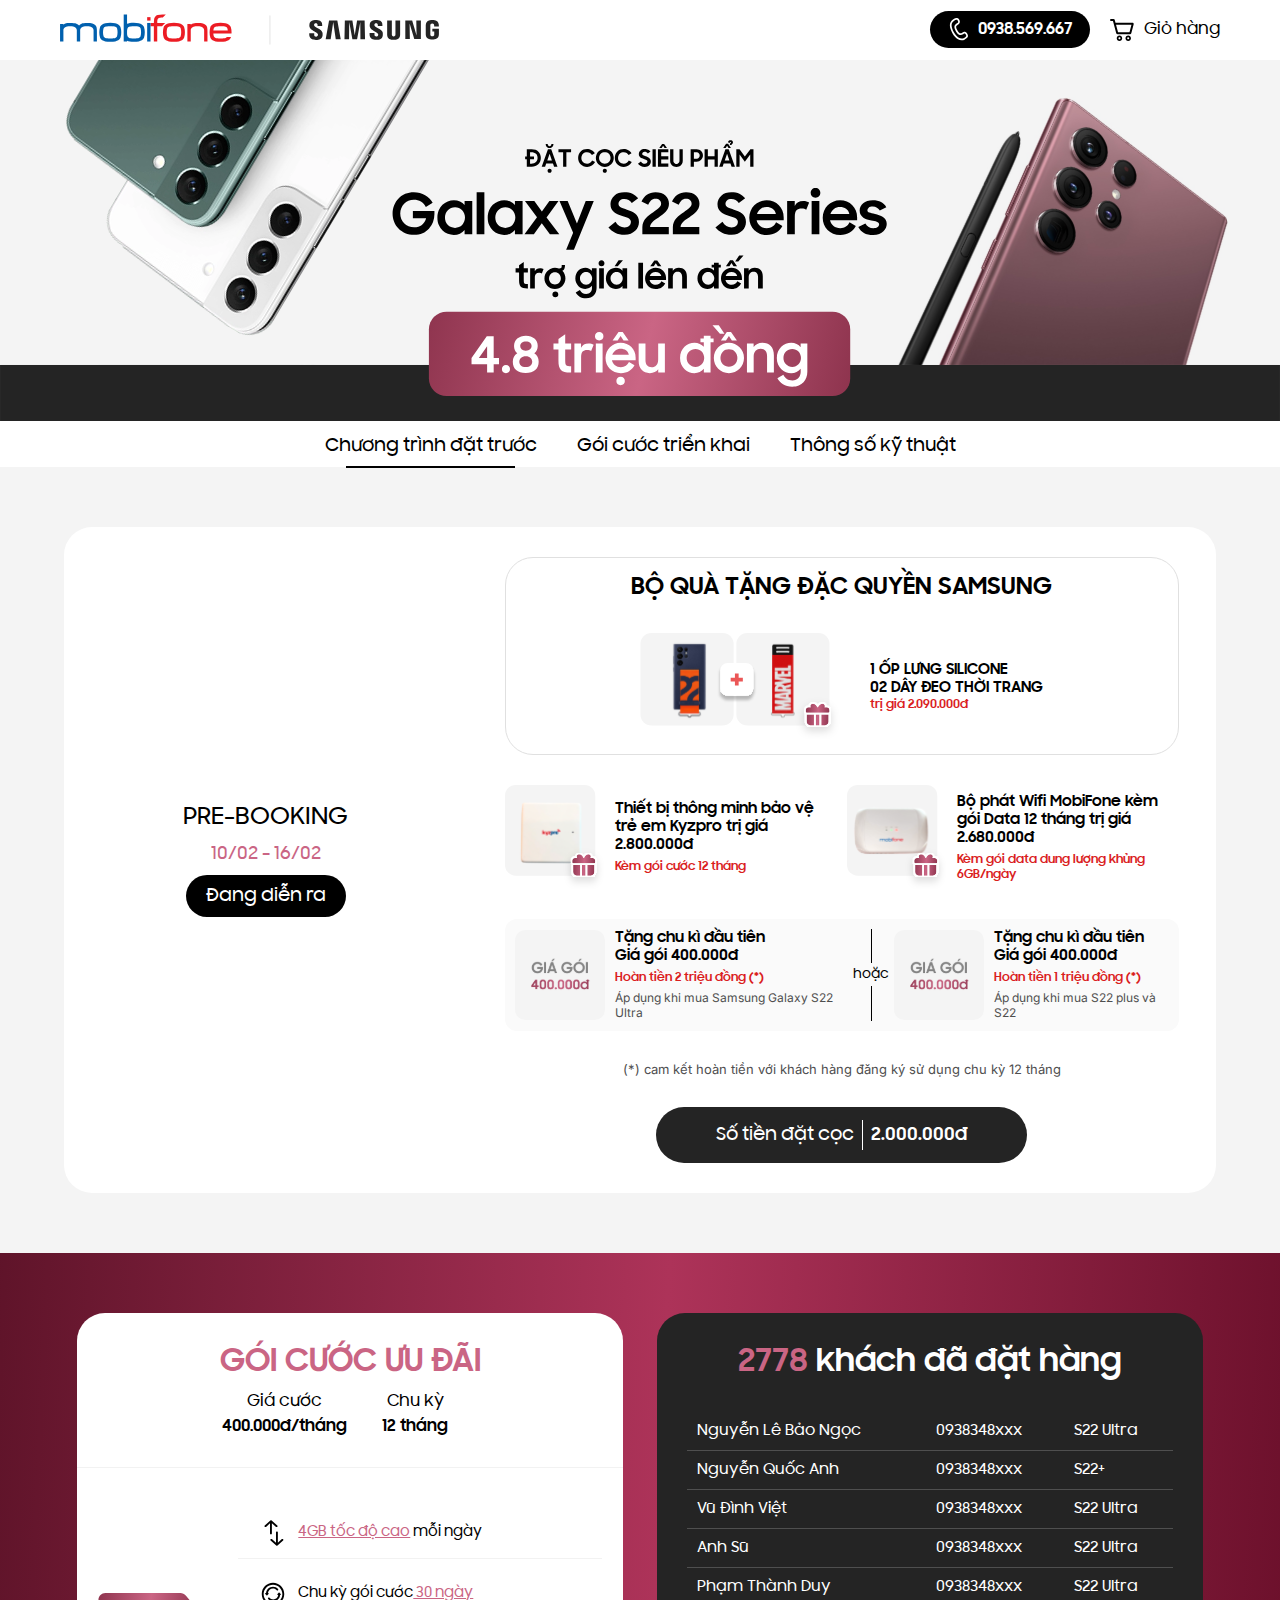
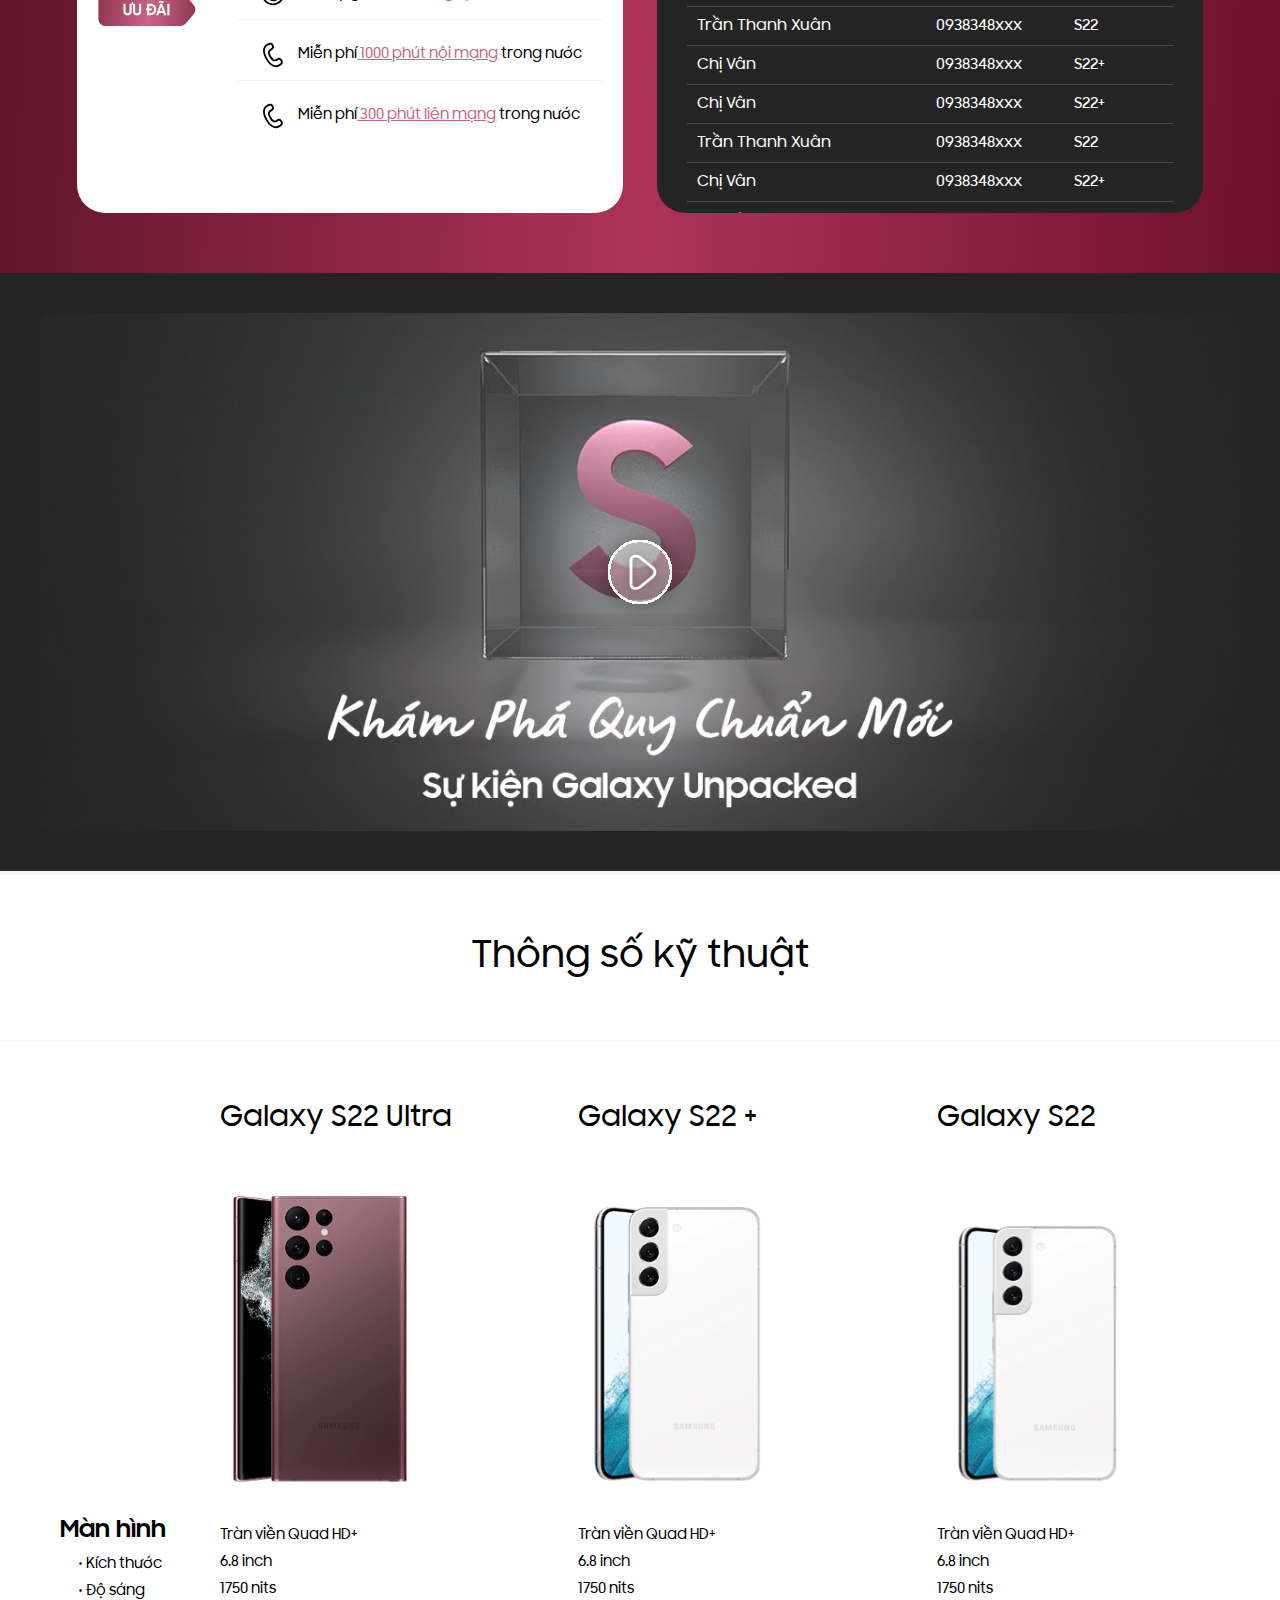
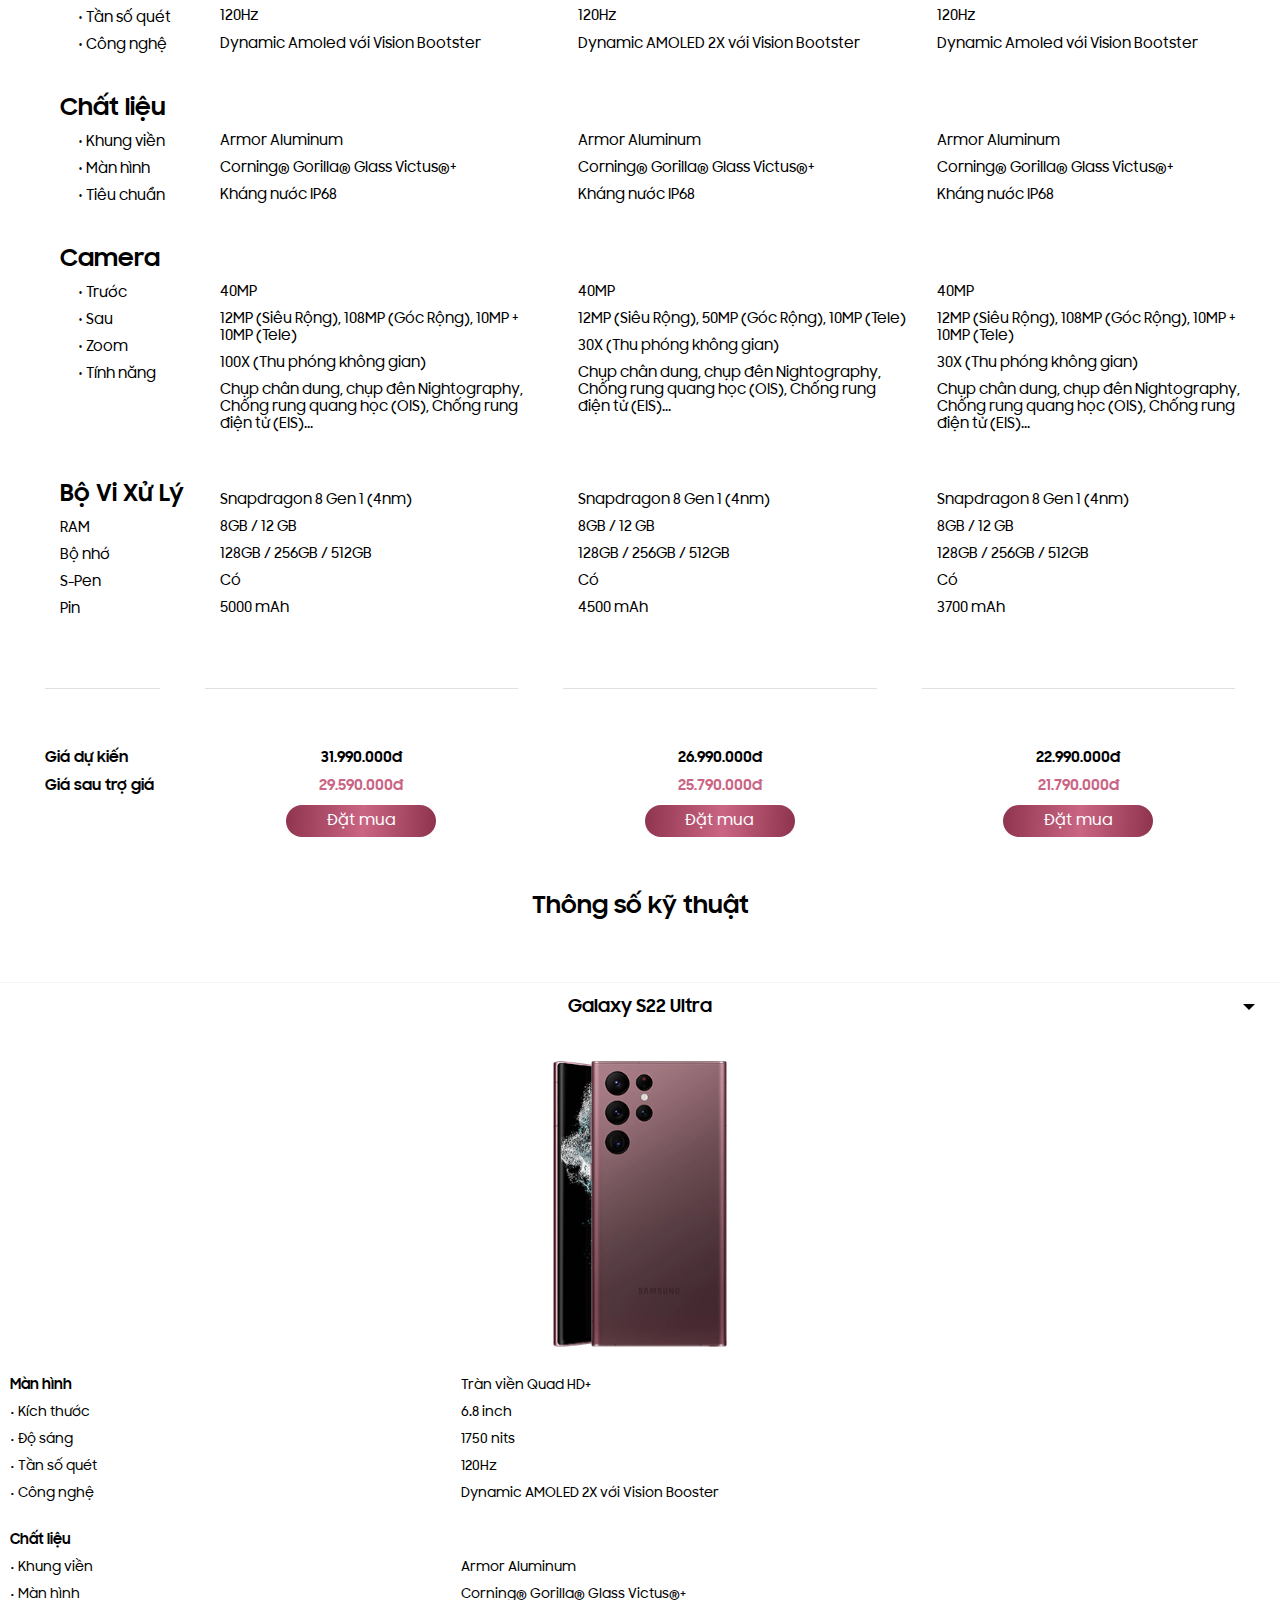
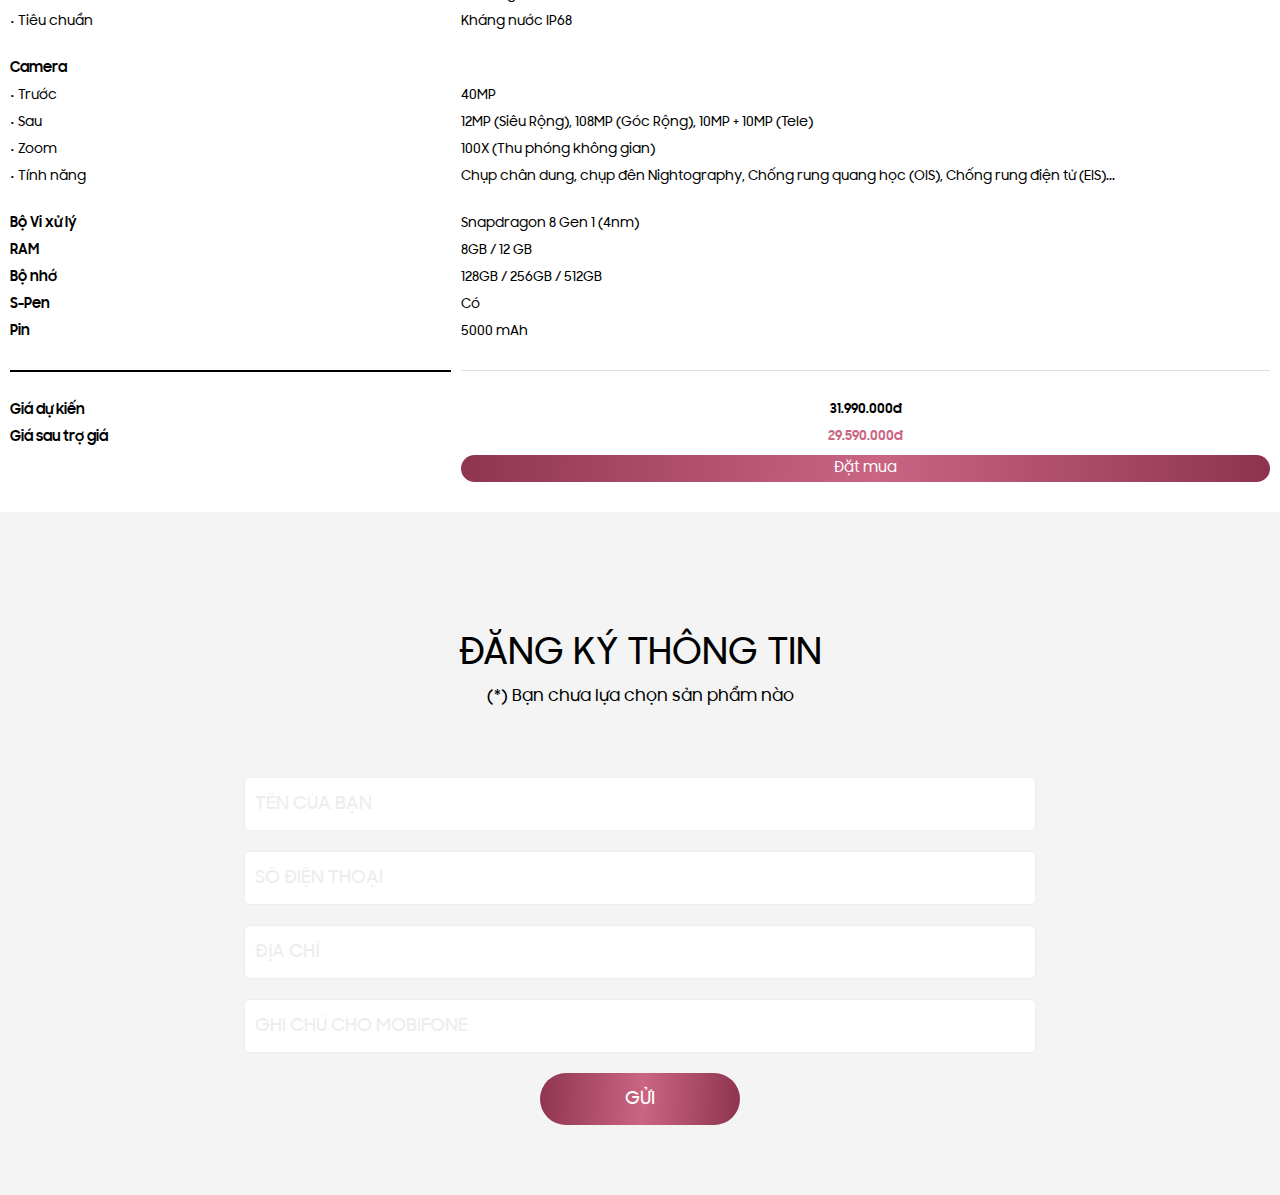
==== commit 6f1b8cc6: "sixth commit" ====
--- a/index.html
+++ b/index.html
@@ -10,6 +10,9 @@
   <link href="https://fonts.googleapis.com/css2?family=Inter&display=swap" rel="stylesheet">
   <link rel="stylesheet" href="css/header.css">
   <link rel="stylesheet" href="css/main.css">
+  <link rel="stylesheet" href="demo-css/demo.css">
+  <link rel="stylesheet" href="demo-css/select-tag.css">
+  <link rel="stylesheet" href="css/footer.css">
   <link rel="stylesheet" href="css/styles.css">
 </head>
 
@@ -18,6 +21,7 @@
     <header id="header">
       <div class="top-header">
         <img class="logo" src="images/logo.svg" alt="">
+        <img class="logo-mobile" src="images/mobifone-logo.svg" alt="">
         <div class="phone-cart">
           <div class="phone">
             <a href="#">
@@ -130,7 +134,8 @@
             </div>
           </div>
           <div class="endow-detail">
-            <img class="endow-img" src="images/endow.svg" alt="">
+            <img class="endow-img img-desktop" src="images/endow.svg" alt="">
+            <img class="endow-img img-mobile" src="images/endow-small.svg" alt="">
             <div class="details">
               <div>
                 <img src="images/turn-right-circle.svg" alt="">
@@ -391,11 +396,154 @@
           </div>
         </div>
       </div>
+      <div class="specifications-mobile">
+        <div class="title-mobile">
+          <p>Thông số kỹ thuật</p>
+        </div>
+        <div class="input-6 custom-select select">
+          <select>
+            <option value="0">Galaxy S22 Ultra</option>
+            <option value="">Galaxy S22 Ultra</option>
+            <option value="">Galaxy S22+</option>
+            <option value="">Galaxy S22</option>
+          </select>
+        </div>
+        <div class="s22-ultra">
+          <div class="s22-img">
+            <img src="images/s22-ultra.svg" alt="">
+          </div>
+          <div class="s22-info">
+            <!-- screen begin -->
+            <div class="screen-info accessories-info">
+              <div class="s22-title">
+                <p>Màn hình</p>
+                <p>Tràn viền Quad HD+</p>
+              </div>
+              <div class="s22-detail">
+                <p>• Kích thước</p>
+                <p>6.8 inch</p>
+                <p>• Độ sáng</p>
+                <p>1750 nits</p>
+                <p>• Tần số quét</p>
+                <p>120Hz</p>
+                <p>• Công nghệ</p>
+                <p>Dynamic AMOLED 2X với Vision Booster</p>
+              </div>
+            </div>
+            <!-- screen end -->
+
+            <!-- material begin -->
+            <div class="material-info accessories-info">
+              <div class="s22-title">
+                <p>Chất liệu</p>
+                <p></p>
+              </div>
+              <div class="s22-detail">
+                <p>• Khung viền</p>
+                <p>Armor Aluminum</p>
+                <p>• Màn hình</p>
+                <p>Corning® Gorilla® Glass Victus®+</p>
+                <p>• Tiêu chuẩn</p>
+                <p>Kháng nước IP68</p>
+              </div>
+            </div>
+            <!-- material end -->
+
+            <!-- camera begin -->
+            <div class="camera-info accessories-info">
+              <div class="s22-title">
+                <p>Camera</p>
+                <p></p>
+              </div>
+              <div class="s22-detail">
+                <p>• Trước</p>
+                <p>40MP</p>
+                <p>• Sau</p>
+                <p>12MP (Siêu Rộng), 108MP (Góc Rộng), 10MP + 10MP (Tele)</p>
+                <p>• Zoom</p>
+                <p>100X (Thu phóng không gian)</p>
+                <p>• Tính năng</p>
+                <p>Chụp chân dung, chụp đên Nightography, Chống rung quang học (OIS), Chống rung điện tử (EIS)...</p>
+              </div>
+            </div>
+            <!-- camera end -->
+
+            <!-- chip begin -->
+            <div class="chip-info accessories-info">
+              <div class="s22-title">
+                <p>Bộ Vi xử lý</p>
+                <p>Snapdragon 8 Gen 1 (4nm)</p>
+              </div>
+            </div>
+            <!-- chip end -->
+
+            <!-- RAM begin -->
+            <div class="ram-info accessories-info">
+              <div class="s22-title">
+                <p>RAM</p>
+                <p>8GB / 12 GB</p>
+              </div>
+            </div>
+            <!-- RAM end -->
+
+            <!-- ROM begin -->
+            <div class="rom-info accessories-info">
+              <div class="s22-title">
+                <p>Bộ nhớ</p>
+                <p>128GB / 256GB / 512GB</p>
+              </div>
+            </div>
+            <!-- ROM end -->
+
+            <!-- S-Pen begin -->
+            <div class="spen-info accessories-info">
+              <div class="s22-title">
+                <p>S-Pen</p>
+                <p>Có</p>
+              </div>
+            </div>
+            <!-- S-Pen end -->
+
+            <!-- Pin begin -->
+            <div class="pin-info accessories-info">
+              <div class="s22-title">
+                <p>Pin</p>
+                <p>5000 mAh</p>
+              </div>
+            </div>
+            <!-- Pin end -->
+          </div>
+          <div class="s22-buy">
+            <div class="s22-prices">
+              <p>Giá dự kiến</p>
+              <p>Giá sau trợ giá</p>
+            </div>
+            <div class="s22-btn">
+              <p>31.990.000đ</p>
+              <p>29.590.000đ</p>
+              <a href="#">Đặt mua</a>
+            </div>
+          </div>
+        </div>
+      </div>
     </main>
     <footer id="footer">
-
+      <p>ĐĂNG KÝ THÔNG TIN</p>
+      <p>(*) Bạn chưa lựa chọn sản phẩm nào</p>
+      <div>
+        <form action="">
+          <input type="text" name="" value="" placeholder="TÊN CỦA BẠN">
+          <input type="text" name="" value="" placeholder="SỐ ĐIỆN THOẠI">
+          <input type="text" name="" value="" placeholder="ĐỊA CHỈ">
+          <input type="text" name="" value="" placeholder="GHI CHÚ CHO MOBIFONE">
+          <button type="button" name="button">GỬI</button>
+        </form>
+      </div>
     </footer>
   </div>
+
+  <script src="https://ajax.googleapis.com/ajax/libs/jquery/3.5.1/jquery.min.js"></script>
+  <script src="js/select-tag.js" charset="utf-8"></script>
 </body>
 
 </html>
--- a/css/header.css
+++ b/css/header.css
@@ -15,6 +15,10 @@
 .logo {
   width: 400px;
   margin-left: 60px
+}
+
+.logo-mobile {
+  display: none;
 }
 
 .phone-cart, .phone-cart div a {
@@ -62,7 +66,55 @@
   display: none;
 }
 
+@media (max-width: 830px) {
+  .logo {
+    width: 200px;
+    margin-left: 30px;
+  }
+
+  .phone-cart {
+    margin-right: 30px;
+  }
+}
+
 @media (max-width: 750px) {
+
+  .top-header {
+    flex-direction: column;
+  }
+
+  .logo {
+    display: none;
+  }
+
+  .logo-mobile {
+    width: 100px;
+    display: block;
+    margin-left: 0;
+    margin-bottom: 20px;
+  }
+
+  .phone-cart {
+    margin-right: 0;
+  }
+
+  .phone-cart div {
+    margin-left: 0;
+    margin-right: 20px;
+  }
+
+  .phone-cart div a img {
+    width: 15px;
+  }
+
+  .phone-cart div a span {
+    font-size: 13px;
+  }
+
+  .phone {
+    width: 135px;
+  }
+
   .big-banner {
     display: none;
   }
--- a/css/main.css
+++ b/css/main.css
@@ -31,7 +31,7 @@
   height: 2px;
 }
 
-.pre-booking, .pre-order {
+.pre-booking {
   width: 90%;
   margin: 60px auto 0;
   left: auto;
@@ -83,7 +83,10 @@
   text-align: center;
   padding-top: 15px;
   padding-bottom: 15px;
-  background-color: #fff;;
+  padding-left: 15px;
+  padding-right: 15px;
+  background-color: #fff;
+  ;
   border-radius: 28px;
   border: 1px solid #E0E0E0;
 }
@@ -368,6 +371,10 @@
   width: 100px;
 }
 
+.img-mobile {
+  display: none;
+}
+
 .details {
   margin-top: 30px;
 }
@@ -408,7 +415,6 @@
 }
 
 /* style table begin */
-
 .table {
   margin: 0 30px;
 }
@@ -435,7 +441,6 @@
 }
 
 /* style table end */
-
 .pink-text {
   text-decoration: underline;
   color: #CA6584;
@@ -578,3 +583,146 @@
   padding: 7px;
   width: 150px;
 }
+
+@media (max-width: 1200px) {
+  .endow-detail {
+    padding-top: 30px;
+    flex-direction: column;
+    align-items: center;
+  }
+
+  .img-desktop {
+    display: none;
+  }
+
+  .img-mobile {
+    display: block;
+  }
+
+  .endow .endow-data {
+    height: 564.16px;
+  }
+}
+
+@media (max-width: 1172px) {
+  .info .give {
+    flex-direction: column;
+  }
+
+  .give .price {
+    width: 350px;
+    justify-content: flex-start;
+  }
+
+  .give .price:first-child {
+    margin-right: 0;
+  }
+
+  .give .price:last-child {
+    margin-left: 0;
+  }
+
+  .give .or {
+    width: 100%;
+    height: 1px;
+    background-color: #242424;
+    margin: 30px 20px;
+  }
+
+  .give .or p {
+    padding: 3px 5px;
+  }
+}
+
+@media (max-width: 1041px) {
+  .endow {
+    flex-direction: column;
+    align-items: center;
+  }
+
+  .endow .endow-box {
+    width: 600px;
+  }
+
+  .endow .endow-data {
+    width: 600px;
+    margin-top: 60px;
+  }
+}
+
+@media (max-width: 920px) {
+  .gift .equip {
+    flex-direction: column;
+    justify-content: flex-start;
+  }
+
+  .equip-info {
+    text-align: center;
+    align-items: center;
+  }
+}
+
+@media (max-width: 823px) {
+  .pre-booking {
+    grid-template-columns: 100%;
+  }
+
+  .title {
+    margin-top: 30px;
+  }
+
+  .gift-img {
+    flex-direction: column;
+  }
+
+  .gift-info {
+    align-items: center;
+  }
+
+  .gift-img img {
+    margin-right: 0;
+  }
+}
+
+@media (max-width: 736px) {
+  .tabs {
+    display: none;
+  }
+  .give .price {
+    flex-direction: column;
+    justify-content: center;
+    align-items: center;
+  }
+
+  .price-info {
+    margin-top: 15px;
+    align-items: center;
+  }
+
+  .endow {
+    padding-left: 10px;
+    padding-right: 10px;
+  }
+
+  .endow .endow-box {
+    width: 95%;
+  }
+
+  .endow .endow-data {
+    width: 95%;
+    height: 400px;
+    margin-top: 60px;
+  }
+
+  .specifications {
+    display: none;
+  }
+
+  .info .deposit {
+    width: 200px;
+  }
+
+  .deposit p {
+    font-size: 12px;
+  }
+}
--- a/demo-css/demo.css
+++ b/demo-css/demo.css
@@ -0,0 +1,125 @@
+@import "../css/font.css";
+
+.specifications-mobile {
+  font-family: Sharp Sans;
+  width: 100%;
+  background-color: #fff;
+}
+
+.specifications-mobile .title-mobile {
+  width: 100%;
+  text-align: center;
+  padding: 60px 10px;
+  border-bottom: 1px solid #f4f4f4;
+  font-weight: bold;
+}
+
+.specifications-mobile .title-mobile p {
+  font-size: 24px;
+}
+
+.s22-ultra {
+  width: 100%;
+}
+
+.s22-img {
+  width: 100%;
+  display: flex;
+}
+
+.s22-img img {
+  width: 200px;
+  margin: 30px auto;
+}
+
+.s22-info {
+  width: 100%;
+  padding-left: 10px;
+  padding-right: 10px;
+}
+
+.s22-info .accessories-info {
+  margin-bottom: 20px;
+}
+
+.chip-info, .ram-info, .rom-info, .spen-info {
+  margin-bottom: 0 !important;
+}
+
+.s22-info p {
+  font-size: 13px;
+  margin-bottom: 10px;
+}
+
+.s22-title {
+  display: grid;
+  grid-template-columns: 35% 65%;
+  grid-column-gap: 10px;
+}
+
+.s22-title p:first-child {
+  font-size: 14px;
+  font-weight: bold;
+}
+
+.s22-detail {
+  display: grid;
+  grid-template-columns: 35% 65%;
+  grid-column-gap: 10px;
+}
+
+.s22-buy {
+  display: grid;
+  grid-template-columns: 35% 65%;
+  grid-column-gap: 10px;
+  padding-left: 10px;
+  padding-right: 10px;
+}
+
+.s22-prices {
+  border-top: 2px solid #000;
+  display: flex;
+  flex-direction: column;
+  justify-content: flex-start;
+  align-items: flex-start;
+  padding-top: 30px;
+  padding-bottom: 30px;
+}
+
+.s22-prices p {
+  font-size: 14px;
+  font-weight: bold;
+  margin-bottom: 10px;
+}
+
+.s22-btn {
+  border-top: 1px solid #E0E0E0;
+  display: flex;
+  flex-direction: column;
+  justify-content: flex-start;
+  align-items: center;
+  padding-top: 30px;
+  padding-bottom: 30px;
+  margin-right: 10px;
+}
+
+.s22-btn p {
+  font-size: 13px;
+  font-weight: bold;
+  margin-bottom: 10px;
+}
+
+.s22-btn p:not(.s22-btn p:first-child) {
+  color: #CA6584;
+}
+
+.s22-btn a {
+  font-size: 14px;
+  text-decoration: none;
+  width: 100%;
+  text-align: center;
+  background: linear-gradient(92.69deg, #8C324C -2.85%, #CA6584 51.46%, #8C324C 101.43%);
+  border-radius: 20px;
+  padding: 5px 0;
+  color: #fff;
+}
--- a/demo-css/select-tag.css
+++ b/demo-css/select-tag.css
@@ -0,0 +1,99 @@
+@import "../css/font.css";
+.custom-select {
+  width: 100%;
+  position: relative;
+  font-family: Sharp Sans;
+  font-size: 14px;
+}
+
+.custom-select select {
+  display: none;
+  /*hide original SELECT element:*/
+}
+
+.select-selected {
+  background-color: #F2FBFF;
+}
+
+/*style the arrow inside the select element:*/
+.select-selected:after {
+  position: absolute;
+  content: "";
+  top: 45%;
+  right: 25px;
+  width: 0;
+  height: 0;
+  border: 6px solid transparent;
+  border-color: #000 transparent transparent transparent;
+  cursor: pointer;
+  transition: 0.3s;
+}
+
+/*point the arrow upwards when the select box is open (active):*/
+.select-selected.select-arrow-active:after {
+  border-color: transparent transparent #000 transparent;
+  top: 30.5%;
+  cursor: pointer;
+  transition: 0.3s;
+}
+
+/*style the items (options), including the selected item:*/
+.select-selected {
+  width: 100%;
+  background: transparent;
+  border: 1px solid #FFFFFF;
+  box-sizing: border-box;
+  padding: 12px;
+  margin-right: 10px;
+  font-size: 18px;
+  font-family: Sharp Sans;
+  color: #000;
+  font-weight: bold;
+  text-align: center;
+}
+
+/*style items (options):*/
+.select-items {
+  position: absolute;
+  background-color: #fff;
+  top: 100%;
+  left: 0;
+  right: 0;
+  z-index: 99;
+  border: 1px solid #E0E0E0;
+  border-bottom: 0;
+  border-left: 0;
+  border-right: 0;
+  width: 100%;
+  margin-top: 5px;
+}
+
+.select-items div {
+  text-align: center;
+  font-size: 16px;
+  font-family: Sharp Sans;
+  font-weight: bold;
+  color: #000;
+  padding: 10px 10px;
+  border-bottom: 1px solid #E0E0E0;
+}
+
+/*hide the items when the select box is closed:*/
+.select-hide {
+  display: none;
+}
+
+.select-items div:hover, .same-as-selected {
+  background-color: rgba(0, 0, 0, 0.1);
+}
+
+@media (max-width: 1024px) {
+  .select-items div, .select-selected {
+    padding: 12px;
+  }
+
+  .select-selected:after {
+    top: 20px;
+    right: 20px;
+  }
+}
--- a/css/footer.css
+++ b/css/footer.css
@@ -0,0 +1,78 @@
+#footer {
+  background-color: #F4F4F4;
+  padding: 60px;
+  font-family: Sharp Sans;
+  text-align: center;
+}
+
+#footer p:first-child {
+  font-size: 36px;
+  margin-bottom: 10px;
+}
+
+#footer p:nth-child(2) {
+  font-size: 16px;
+  margin-bottom: 60px;
+}
+
+#footer div {
+  width: 70%;
+  margin: 0 auto;
+}
+
+#footer div form {
+  width: 100%;
+  padding: 0 10px;
+  display: flex;
+  flex-direction: column;
+}
+
+#footer div form input {
+  width: 100%;
+  font-family: Sharp Sans;
+  font-size: 18px;
+  padding: 15px 0 15px 10px;
+  border-radius: 5px;
+  border: 1px solid #ededed;
+  margin: 10px 0;
+}
+
+::placeholder {
+  color: #ededed;
+}
+
+#footer div form button {
+  width: 200px;
+  margin: 10px auto;
+  padding: 15px 0;
+  border-radius: 28px;
+  border: none;
+  font-family: Sharp Sans;
+  font-size: 18px;
+  color: #fff;
+  cursor: pointer;
+  background: linear-gradient(92.69deg, #8C324C -2.85%, #CA6584 51.46%, #8C324C 101.43%);
+}
+
+@media (max-width: 736px) {
+  #footer {
+    padding: 60px 10px;
+  }
+
+  #footer div {
+    width: 100%;
+    margin: 0 auto;
+  }
+
+  #footer div form input {
+    font-size: 15px;
+    width: 100%;
+    margin: 10px auto;
+    padding: 5px 0 5px 10px;
+  }
+
+  #footer div form button {
+    padding: 8px 0;
+    font-size: 15px;
+  }
+}
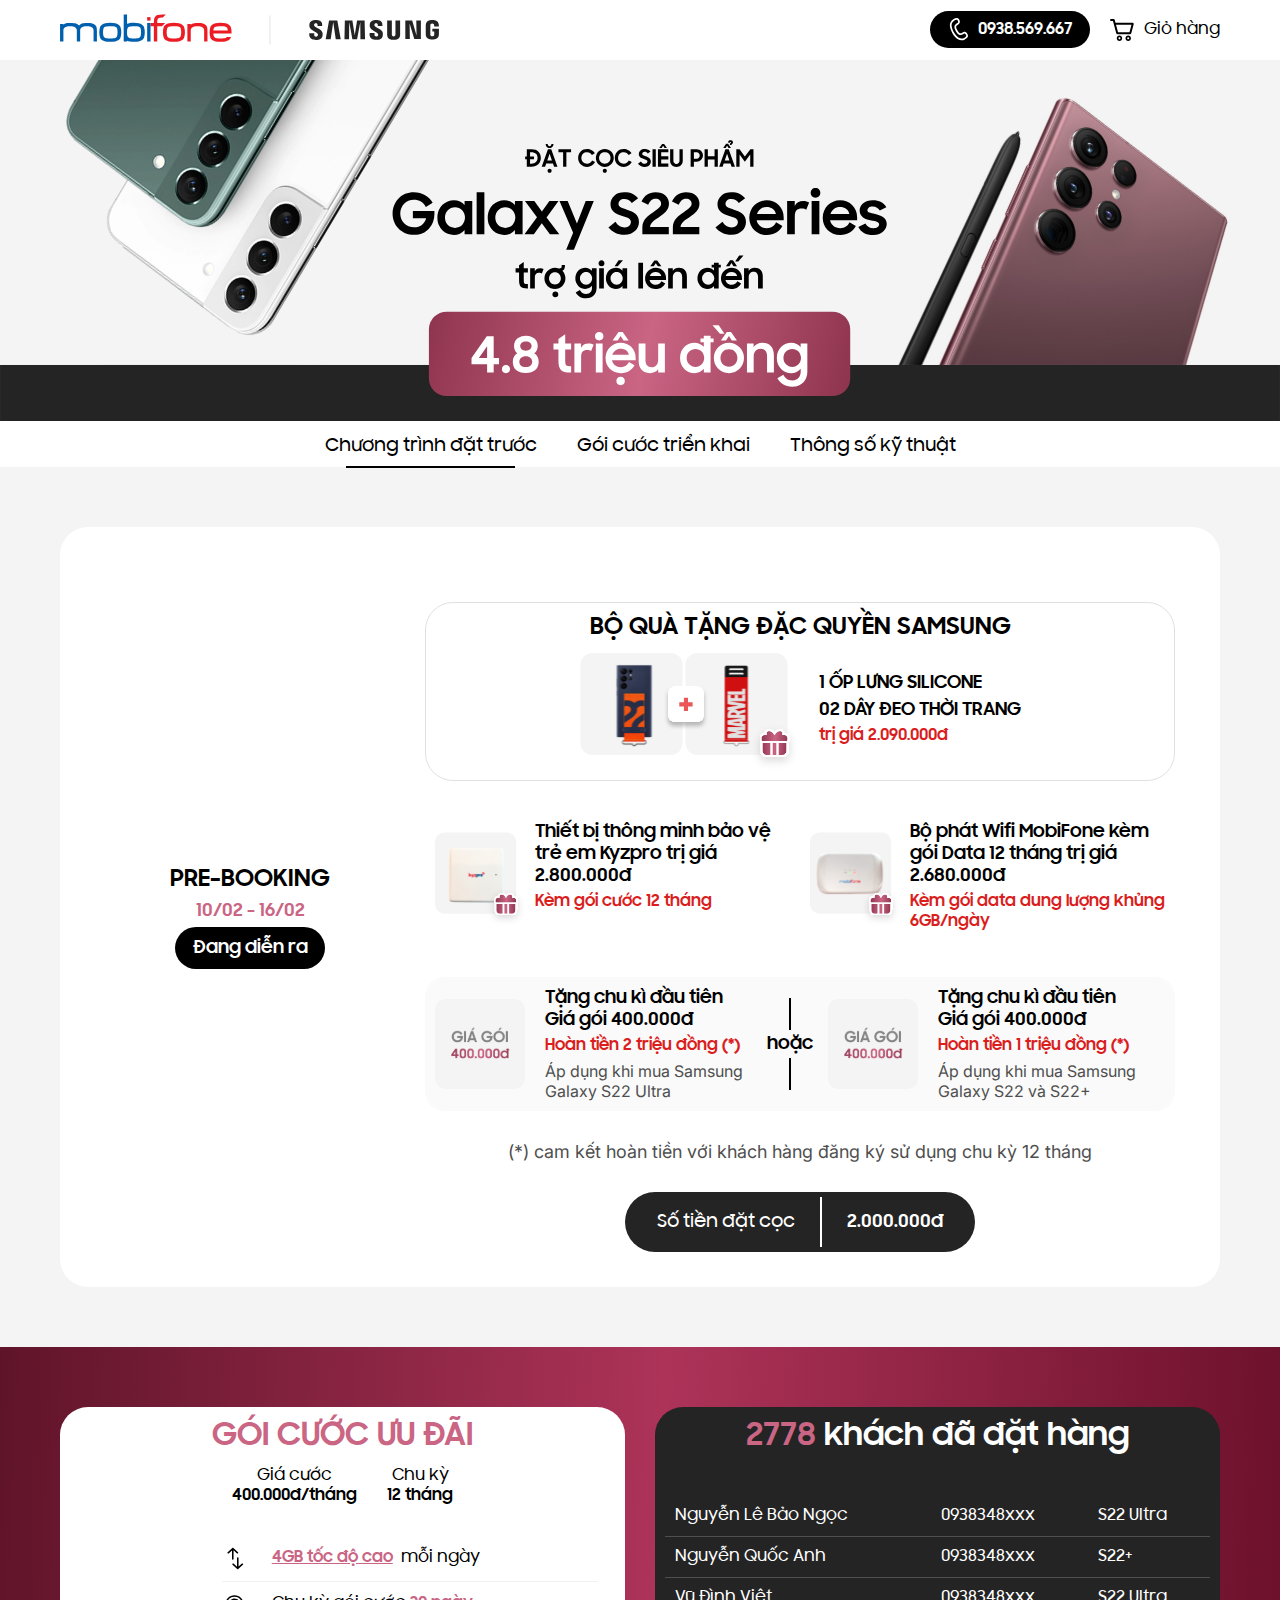
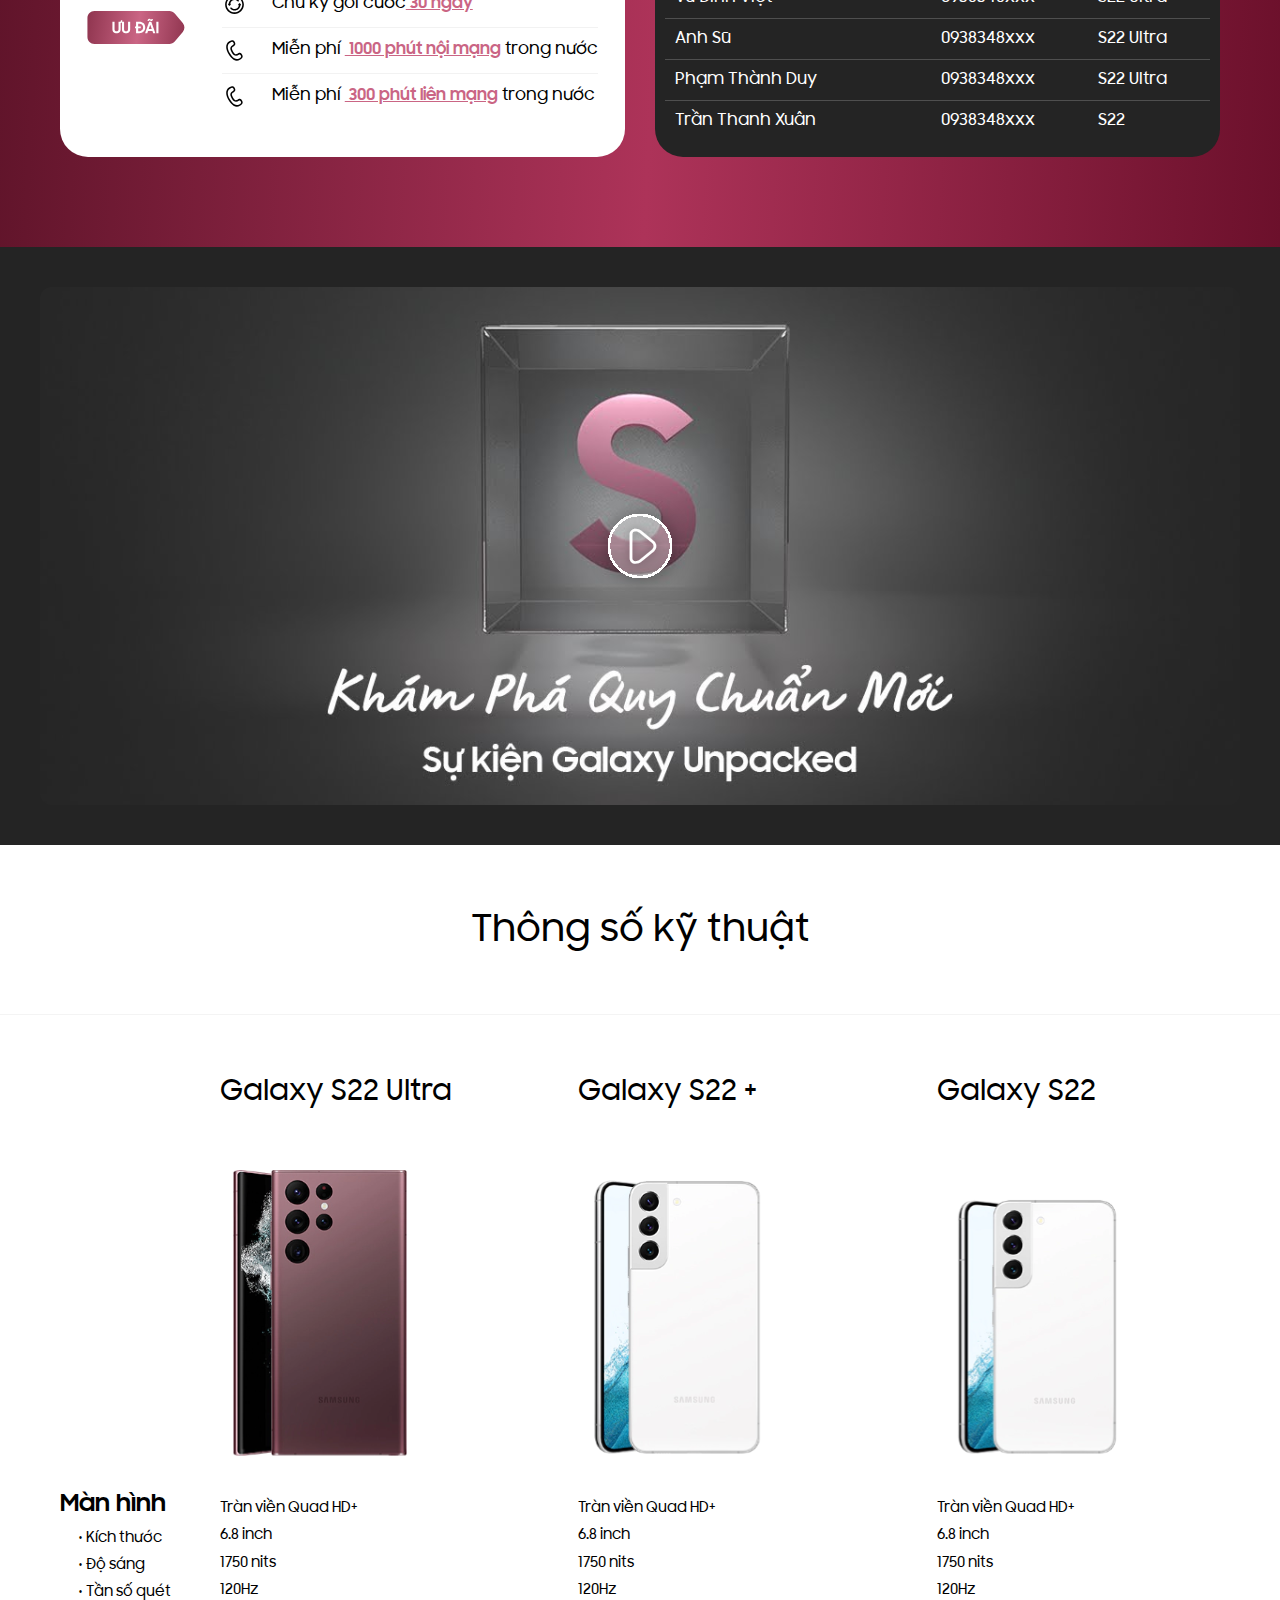
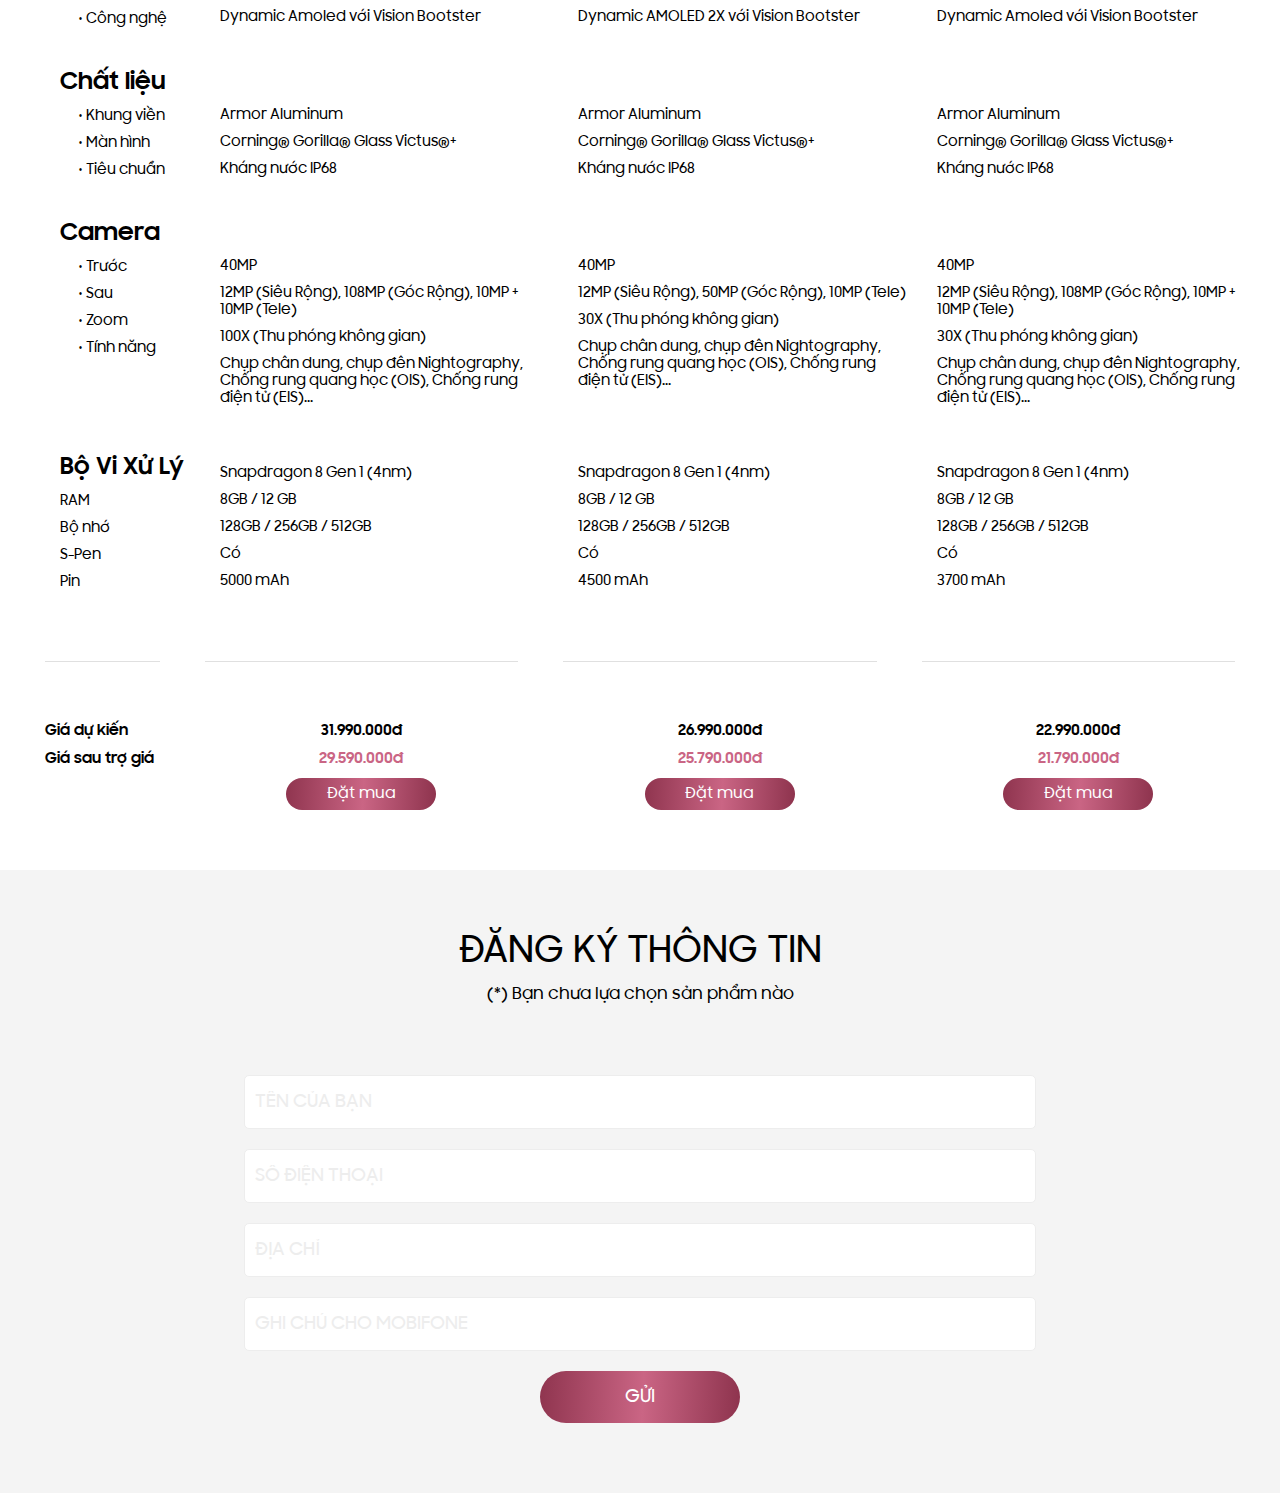
==== commit e1450dcd: "seventh commit" ====
--- a/index.html
+++ b/index.html
@@ -5,13 +5,24 @@
   <meta charset="utf-8">
   <meta name="viewport" content="width=device-width, initial-scale=1.0">
   <title></title>
+  <link rel="stylesheet" href="font-awesome-pro-master/css/all.css">
   <link rel="preconnect" href="https://fonts.googleapis.com">
   <link rel="preconnect" href="https://fonts.gstatic.com" crossorigin>
   <link href="https://fonts.googleapis.com/css2?family=Inter&display=swap" rel="stylesheet">
   <link rel="stylesheet" href="css/header.css">
-  <link rel="stylesheet" href="css/main.css">
-  <link rel="stylesheet" href="demo-css/demo.css">
-  <link rel="stylesheet" href="demo-css/select-tag.css">
+  <!-- <link rel="stylesheet" href="css/main.css"> -->
+  <!-- <link rel="stylesheet" href="css/main.css">
+    <link rel="stylesheet" href="demo-css/demo.css">
+    <link rel="stylesheet" href="demo-css/select-tag.css">
+    <link rel="stylesheet" href="css/footer.css"> -->
+  <link rel="stylesheet" href="css/tab.css">
+  <link rel="stylesheet" href="css/select-tag.css">
+  <link rel="stylesheet" href="css/pre-booking.css">
+  <link rel="stylesheet" href="css/endow.css">
+  <link rel="stylesheet" href="css/video.css">
+  <link rel="stylesheet" href="css/spec.css">
+  <link rel="stylesheet" href="css/specifications-desktop.css">
+  <link rel="stylesheet" href="css/specifications-mobile.css">
   <link rel="stylesheet" href="css/footer.css">
   <link rel="stylesheet" href="css/styles.css">
 </head>
@@ -41,78 +52,92 @@
       <a href="#"><img class="banner small-banner" src="images/small-banner.svg" alt=""></a>
     </header>
     <main id="main">
-      <div class="tabs">
-        <span class="active">Chương trình đặt trước</span>
-        <span>Gói cước triển khai</span>
-        <span>Thông số kỹ thuật</span>
+      <div class="tab-container">
+        <div class="tabs-desktop">
+          <div class="tabs">
+            <span class="active">Chương trình đặt trước</span>
+            <span>Gói cước triển khai</span>
+            <span>Thông số kỹ thuật</span>
+          </div>
+        </div>
+        <div class="tabs-mobile">
+          <div class="input-6 custom-select select">
+            <select>
+              <option style="font-size:16px;" value="0">Chương trình đặt trước</option>
+              <option value="">Chương trình đặt trước</option>
+              <option value="">Gói cước triển khai</option>
+              <option value="">Thông số kỹ thuật</option>
+            </select>
+          </div>
+        </div>
       </div>
       <div class="pre-booking">
-        <div class="title">
-          <p>PRE-BOOKING</p>
-          <p>10/02 - 16/02</p>
-          <p>Đang diễn ra</p>
-        </div>
-        <div class="info">
-          <div class="gift-text">
-            <p>BỘ QUÀ TẶNG ĐẶC QUYỀN SAMSUNG</p>
-            <div class="gift-img">
-              <img src="images/gift.svg" alt="">
-              <div class="gift-info">
-                <p>1 ỐP LƯNG SILICONE</p>
-                <p>02 DÂY ĐEO THỜI TRANG</p>
-                <p>trị giá 2.090.000đ</p>
-              </div>
-            </div>
-          </div>
-          <div class="gift">
-            <div class="equip">
-              <img src="images/smart-equip.svg" alt="">
-              <div class="equip-info">
-                <p>Thiết bị thông minh bảo vệ trẻ em Kyzpro trị giá 2.800.000đ</p>
-                <p>Kèm gói cước 12 tháng</p>
-              </div>
-            </div>
-            <div class="equip">
-              <img src="images/wifi-equip.svg" alt="">
-              <div class="equip-info">
-                <p>Bộ phát Wifi MobiFone kèm gói Data 12 tháng trị giá 2.680.000đ</p>
-                <p>Kèm gói data dung lượng khủng 6GB/ngày</p>
-              </div>
-            </div>
-          </div>
-          <div class="give">
-            <div class="price">
-              <img src="images/price-pack.svg" alt="">
-              <div class="price-info">
-                <p>Tặng chu kì đầu tiên</p>
-                <p>Giá gói 400.000đ</p>
-                <p>Hoàn tiền 2 triệu đồng (*)</p>
-                <p>Áp dụng khi mua Samsung Galaxy S22 Ultra</p>
-              </div>
-            </div>
-            <div class="or">
-              <div class="">
-
-              </div>
-              <p>hoặc</p>
-            </div>
-            <div class="price">
-              <img src="images/price-pack.svg" alt="">
-              <div class="price-info">
-                <p>Tặng chu kì đầu tiên</p>
-                <p>Giá gói 400.000đ</p>
-                <p>Hoàn tiền 1 triệu đồng (*)</p>
-                <p>Áp dụng khi mua S22 plus và S22</p>
-              </div>
-            </div>
-          </div>
-          <div class="commit">
-            <p>(*) cam kết hoàn tiền với khách hàng đăng ký sử dụng chu kỳ 12 tháng</p>
-          </div>
-          <div class="deposit">
-            <p>Số tiền đặt cọc</p>
-            <hr>
-            <p style="font-weight:bold;">2.000.000đ</p>
+        <div class="pre-box">
+          <div class="title">
+            <p>PRE-BOOKING</p>
+            <p>10/02 - 16/02</p>
+            <p>Đang diễn ra</p>
+          </div>
+          <div class="info">
+            <div class="gift-text">
+              <p>BỘ QUÀ TẶNG ĐẶC QUYỀN SAMSUNG</p>
+              <div class="gift-img">
+                <img src="images/gift.svg" alt="">
+                <div class="gift-info">
+                  <p>1 ỐP LƯNG SILICONE</p>
+                  <p>02 DÂY ĐEO THỜI TRANG</p>
+                  <p>trị giá 2.090.000đ</p>
+                </div>
+              </div>
+            </div>
+            <div class="gift">
+              <div class="equip">
+                <img src="images/smart-equip.svg" alt="">
+                <div class="equip-info">
+                  <p>Thiết bị thông minh bảo vệ trẻ em Kyzpro trị giá 2.800.000đ</p>
+                  <p>Kèm gói cước 12 tháng</p>
+                </div>
+              </div>
+              <div class="equip">
+                <img src="images/wifi-equip.svg" alt="">
+                <div class="equip-info">
+                  <p>Bộ phát Wifi MobiFone kèm gói Data 12 tháng trị giá 2.680.000đ</p>
+                  <p>Kèm gói data dung lượng khủng 6GB/ngày</p>
+                </div>
+              </div>
+            </div>
+            <div class="give">
+              <div class="price">
+                <img src="images/price-pack.svg" alt="">
+                <div class="price-info">
+                  <p>Tặng chu kì đầu tiên</p>
+                  <p>Giá gói 400.000đ</p>
+                  <p>Hoàn tiền 2 triệu đồng (*)</p>
+                  <p>Áp dụng khi mua Samsung Galaxy S22 Ultra</p>
+                </div>
+              </div>
+              <div class="or">
+                <div></div>
+                <p>hoặc</p>
+              </div>
+              <div class="price">
+                <img src="images/price-pack.svg" alt="">
+                <div class="price-info">
+                  <p>Tặng chu kì đầu tiên</p>
+                  <p>Giá gói 400.000đ</p>
+                  <p>Hoàn tiền 1 triệu đồng (*)</p>
+                  <p>Áp dụng khi mua Samsung Galaxy S22 và S22+</p>
+                </div>
+              </div>
+            </div>
+            <div class="commit">
+              <p>(*) cam kết hoàn tiền với khách hàng đăng ký sử dụng chu kỳ 12 tháng</p>
+            </div>
+            <div class="deposit">
+              <p>Số tiền đặt cọc</p>
+              <hr>
+              <p style="font-weight:bold;">2.000.000đ</p>
+            </div>
           </div>
         </div>
       </div>
@@ -137,34 +162,40 @@
             <img class="endow-img img-desktop" src="images/endow.svg" alt="">
             <img class="endow-img img-mobile" src="images/endow-small.svg" alt="">
             <div class="details">
-              <div>
+              <div class="detail-box">
                 <img src="images/turn-right-circle.svg" alt="">
-                <span class="pink-text">4GB tốc độ cao</span>
-                <span>&nbsp;mỗi ngày</span>
-              </div>
-              <div>
+                <div>
+                  <span class="pink-text">4GB tốc độ cao</span>
+                  <span>&nbsp;mỗi ngày</span>
+                </div>
+              </div>
+              <div class="detail-box">
                 <img src="images/repeat-all.svg" alt="">
                 <span>Chu kỳ gói cước </span>
                 <span class="pink-text">&nbsp;30 ngày</span>
               </div>
-              <div>
+              <div class="detail-box">
                 <img src="images/phone.svg" alt="">
-                <span>Miễn phí</span>
-                <span class="pink-text">&nbsp;1000 phút nội mạng</span>
-                <span>&nbsp;trong nước</span>
-              </div>
-              <div>
+                <div>
+                  <span>Miễn phí</span>
+                  <span class="pink-text">&nbsp;1000 phút nội mạng</span>
+                  <span>trong nước</span>
+                </div>
+              </div>
+              <div class="detail-box">
                 <img src="images/phone.svg" alt="">
-                <span>Miễn phí</span>
-                <span class="pink-text">&nbsp;300 phút liên mạng</span>
-                <span>&nbsp;trong nước</span>
+                <div>
+                  <span>Miễn phí</span>
+                  <span class="pink-text">&nbsp;300 phút liên mạng</span>
+                  <span>trong nước</span>
+                </div>
               </div>
             </div>
           </div>
         </div>
         <div class="endow-data">
           <div class="quantity-data">
-            <span>2778 </span><span>khách đã đặt hàng</span>
+            <span style="color: #CA6584;">2778 </span><span>khách đã đặt hàng</span>
           </div>
           <div class="table">
             <table>
@@ -229,299 +260,302 @@
       </div>
       <div class="video">
         <img src="images/video.svg" alt="">
-      </div>
-      <div class="specifications">
-        <div class="specifications-title">
-          <p>Thông số kỹ thuật</p>
-        </div>
-        <div class="products">
-          <div></div>
-          <div>
-            <p>Galaxy S22 Ultra</p>
-            <img src="images/s22-ultra.svg" alt="">
-          </div>
-          <div>
-            <p>Galaxy S22 +</p>
-            <img src="images/s22-plus.svg" alt="">
-          </div>
-          <div>
-            <p>Galaxy S22</p>
-            <img src="images/s22.svg" alt="">
-          </div>
-        </div>
-        <div class="product-info-screen">
-          <div>
-            <p>Màn hình</p>
-            <p>&nbsp;• Kích thước</p>
-            <p>&nbsp;• Độ sáng</p>
-            <p>&nbsp;• Tần số quét</p>
-            <p>&nbsp;• Công nghệ</p>
-          </div>
-          <div>
-            <p>Tràn viền Quad HD+</p>
-            <p>6.8 inch</p>
-            <p>1750 nits</p>
-            <p>120Hz</p>
-            <p>Dynamic Amoled với Vision Bootster</p>
-          </div>
-          <div>
-            <p>Tràn viền Quad HD+</p>
-            <p>6.8 inch</p>
-            <p>1750 nits</p>
-            <p>120Hz</p>
-            <p>Dynamic AMOLED 2X với Vision Bootster</p>
-          </div>
-          <div>
-            <p>Tràn viền Quad HD+</p>
-            <p>6.8 inch</p>
-            <p>1750 nits</p>
-            <p>120Hz</p>
-            <p>Dynamic Amoled với Vision Bootster</p>
-          </div>
-        </div>
-        <div class="product-info-material">
-          <div>
-            <p>Chất liệu</p>
-            <p>&nbsp;• Khung viền</p>
-            <p>&nbsp;• Màn hình</p>
-            <p>&nbsp;• Tiêu chuẩn</p>
-          </div>
-          <div>
-            <p></p>
-            <p>Armor Aluminum</p>
-            <p>Corning® Gorilla® Glass Victus®+</p>
-            <p>Kháng nước IP68</p>
-          </div>
-          <div>
-            <p></p>
-            <p>Armor Aluminum</p>
-            <p>Corning® Gorilla® Glass Victus®+</p>
-            <p>Kháng nước IP68</p>
-          </div>
-          <div>
-            <p></p>
-            <p>Armor Aluminum</p>
-            <p>Corning® Gorilla® Glass Victus®+</p>
-            <p>Kháng nước IP68</p>
-          </div>
-        </div>
-        <div class="product-info-camera">
-          <div>
-            <p>Camera</p>
-            <p>&nbsp;• Trước</p>
-            <p>&nbsp;• Sau</p>
-            <p>&nbsp;• Zoom</p>
-            <p>&nbsp;• Tính năng</p>
-          </div>
-          <div>
-            <p></p>
-            <p>40MP</p>
-            <p>12MP (Siêu Rộng), 108MP (Góc Rộng), 10MP + 10MP (Tele)</p>
-            <p>100X (Thu phóng không gian)</p>
-            <p>Chụp chân dung, chụp đên Nightography, Chống rung quang học (OIS), Chống rung điện tử (EIS)...</p>
-          </div>
-          <div>
-            <p></p>
-            <p>40MP</p>
-            <p>12MP (Siêu Rộng), 50MP (Góc Rộng), 10MP (Tele)</p>
-            <p>30X (Thu phóng không gian)</p>
-            <p>Chụp chân dung, chụp đên Nightography, Chống rung quang học (OIS), Chống rung điện tử (EIS)...</p>
-          </div>
-          <div>
-            <p></p>
-            <p>40MP</p>
-            <p>12MP (Siêu Rộng), 108MP (Góc Rộng), 10MP + 10MP (Tele)</p>
-            <p>30X (Thu phóng không gian)</p>
-            <p>Chụp chân dung, chụp đên Nightography, Chống rung quang học (OIS), Chống rung điện tử (EIS)...</p>
-          </div>
-        </div>
-        <div class="product-info-accessories">
-          <div>
-            <p>Bộ Vi Xử Lý</p>
-            <p>RAM</p>
-            <p>Bộ nhớ</p>
-            <p>S-Pen</p>
-            <p>Pin</p>
-          </div>
-          <div>
-            <p>Snapdragon 8 Gen 1 (4nm)</p>
-            <p>8GB / 12 GB</p>
-            <p>128GB / 256GB / 512GB</p>
-            <p>Có</p>
-            <p>5000 mAh</p>
-          </div>
-          <div>
-            <p>Snapdragon 8 Gen 1 (4nm)</p>
-            <p>8GB / 12 GB</p>
-            <p>128GB / 256GB / 512GB</p>
-            <p>Có</p>
-            <p>4500 mAh</p>
-          </div>
-          <div>
-            <p>Snapdragon 8 Gen 1 (4nm)</p>
-            <p>8GB / 12 GB</p>
-            <p>128GB / 256GB / 512GB</p>
-            <p>Có</p>
-            <p>3700 mAh</p>
-          </div>
-        </div>
-        <div class="product-info-price">
-          <div class="price-title">
-            <div class="">
-              <p>Giá dự kiến</p>
-              <p>Giá sau trợ giá</p>
-            </div>
-
-          </div>
-          <div class="prices">
-            <div class="">
-              <p>31.990.000đ</p>
-              <p>29.590.000đ</p>
-              <a href="#">Đặt mua</a>
-            </div>
-          </div>
-          <div class="prices">
-            <div class="">
-              <p>26.990.000đ</p>
-              <p>25.790.000đ</p>
-              <a href="#">Đặt mua</a>
-            </div>
-          </div>
-          <div class="prices">
-            <div class="">
-              <p>22.990.000đ</p>
-              <p>21.790.000đ</p>
-              <a href="#">Đặt mua</a>
-            </div>
-          </div>
-        </div>
-      </div>
-      <div class="specifications-mobile">
-        <div class="title-mobile">
-          <p>Thông số kỹ thuật</p>
-        </div>
-        <div class="input-6 custom-select select">
-          <select>
-            <option value="0">Galaxy S22 Ultra</option>
-            <option value="">Galaxy S22 Ultra</option>
-            <option value="">Galaxy S22+</option>
-            <option value="">Galaxy S22</option>
-          </select>
-        </div>
-        <div class="s22-ultra">
-          <div class="s22-img">
-            <img src="images/s22-ultra.svg" alt="">
-          </div>
-          <div class="s22-info">
-            <!-- screen begin -->
-            <div class="screen-info accessories-info">
-              <div class="s22-title">
-                <p>Màn hình</p>
-                <p>Tràn viền Quad HD+</p>
-              </div>
-              <div class="s22-detail">
-                <p>• Kích thước</p>
-                <p>6.8 inch</p>
-                <p>• Độ sáng</p>
-                <p>1750 nits</p>
-                <p>• Tần số quét</p>
-                <p>120Hz</p>
-                <p>• Công nghệ</p>
-                <p>Dynamic AMOLED 2X với Vision Booster</p>
-              </div>
-            </div>
-            <!-- screen end -->
-
-            <!-- material begin -->
-            <div class="material-info accessories-info">
-              <div class="s22-title">
-                <p>Chất liệu</p>
-                <p></p>
-              </div>
-              <div class="s22-detail">
-                <p>• Khung viền</p>
-                <p>Armor Aluminum</p>
-                <p>• Màn hình</p>
-                <p>Corning® Gorilla® Glass Victus®+</p>
-                <p>• Tiêu chuẩn</p>
-                <p>Kháng nước IP68</p>
-              </div>
-            </div>
-            <!-- material end -->
-
-            <!-- camera begin -->
-            <div class="camera-info accessories-info">
-              <div class="s22-title">
-                <p>Camera</p>
-                <p></p>
-              </div>
-              <div class="s22-detail">
-                <p>• Trước</p>
-                <p>40MP</p>
-                <p>• Sau</p>
-                <p>12MP (Siêu Rộng), 108MP (Góc Rộng), 10MP + 10MP (Tele)</p>
-                <p>• Zoom</p>
-                <p>100X (Thu phóng không gian)</p>
-                <p>• Tính năng</p>
-                <p>Chụp chân dung, chụp đên Nightography, Chống rung quang học (OIS), Chống rung điện tử (EIS)...</p>
-              </div>
-            </div>
-            <!-- camera end -->
-
-            <!-- chip begin -->
-            <div class="chip-info accessories-info">
-              <div class="s22-title">
-                <p>Bộ Vi xử lý</p>
-                <p>Snapdragon 8 Gen 1 (4nm)</p>
-              </div>
-            </div>
-            <!-- chip end -->
-
-            <!-- RAM begin -->
-            <div class="ram-info accessories-info">
-              <div class="s22-title">
-                <p>RAM</p>
-                <p>8GB / 12 GB</p>
-              </div>
-            </div>
-            <!-- RAM end -->
-
-            <!-- ROM begin -->
-            <div class="rom-info accessories-info">
-              <div class="s22-title">
-                <p>Bộ nhớ</p>
-                <p>128GB / 256GB / 512GB</p>
-              </div>
-            </div>
-            <!-- ROM end -->
-
-            <!-- S-Pen begin -->
-            <div class="spen-info accessories-info">
-              <div class="s22-title">
-                <p>S-Pen</p>
-                <p>Có</p>
-              </div>
-            </div>
-            <!-- S-Pen end -->
-
-            <!-- Pin begin -->
-            <div class="pin-info accessories-info">
-              <div class="s22-title">
-                <p>Pin</p>
-                <p>5000 mAh</p>
-              </div>
-            </div>
-            <!-- Pin end -->
-          </div>
-          <div class="s22-buy">
-            <div class="s22-prices">
-              <p>Giá dự kiến</p>
-              <p>Giá sau trợ giá</p>
-            </div>
-            <div class="s22-btn">
-              <p>31.990.000đ</p>
-              <p>29.590.000đ</p>
-              <a href="#">Đặt mua</a>
+        <img src="images/video-mobile.svg" alt="">
+      </div>
+      <div class="spec-container">
+        <div class="specifications-mobile">
+          <div class="title-mobile">
+            <p>Thông số kỹ thuật</p>
+          </div>
+          <div class="input-6 custom-select select">
+            <select>
+              <option value="0">Galaxy S22 Ultra</option>
+              <option value="">Galaxy S22 Ultra</option>
+              <option value="">Galaxy S22+</option>
+              <option value="">Galaxy S22</option>
+            </select>
+          </div>
+          <div class="s22-ultra">
+            <div class="s22-img">
+              <img src="images/s22-ultra.svg" alt="">
+            </div>
+            <div class="s22-info">
+              <!-- screen begin -->
+              <div class="screen-info accessories-info">
+                <div class="s22-title">
+                  <p>Màn hình</p>
+                  <p>Tràn viền Quad HD+</p>
+                </div>
+                <div class="s22-detail">
+                  <p>• Kích thước</p>
+                  <p>6.8 inch</p>
+                  <p>• Độ sáng</p>
+                  <p>1750 nits</p>
+                  <p>• Tần số quét</p>
+                  <p>120Hz</p>
+                  <p>• Công nghệ</p>
+                  <p>Dynamic AMOLED 2X với Vision Booster</p>
+                </div>
+              </div>
+              <!-- screen end -->
+
+              <!-- material begin -->
+              <div class="material-info accessories-info">
+                <div class="s22-title">
+                  <p>Chất liệu</p>
+                  <p></p>
+                </div>
+                <div class="s22-detail">
+                  <p>• Khung viền</p>
+                  <p>Armor Aluminum</p>
+                  <p>• Màn hình</p>
+                  <p>Corning® Gorilla® Glass Victus®+</p>
+                  <p>• Tiêu chuẩn</p>
+                  <p>Kháng nước IP68</p>
+                </div>
+              </div>
+              <!-- material end -->
+
+              <!-- camera begin -->
+              <div class="camera-info accessories-info">
+                <div class="s22-title">
+                  <p>Camera</p>
+                  <p></p>
+                </div>
+                <div class="s22-detail">
+                  <p>• Trước</p>
+                  <p>40MP</p>
+                  <p>• Sau</p>
+                  <p>12MP (Siêu Rộng), 108MP (Góc Rộng), 10MP + 10MP (Tele)</p>
+                  <p>• Zoom</p>
+                  <p>100X (Thu phóng không gian)</p>
+                  <p>• Tính năng</p>
+                  <p>Chụp chân dung, chụp đên Nightography, Chống rung quang học (OIS), Chống rung điện tử (EIS)...</p>
+                </div>
+              </div>
+              <!-- camera end -->
+
+              <!-- chip begin -->
+              <div class="chip-info accessories-info">
+                <div class="s22-title">
+                  <p>Bộ Vi xử lý</p>
+                  <p>Snapdragon 8 Gen 1 (4nm)</p>
+                </div>
+              </div>
+              <!-- chip end -->
+
+              <!-- RAM begin -->
+              <div class="ram-info accessories-info">
+                <div class="s22-title">
+                  <p>RAM</p>
+                  <p>8GB / 12 GB</p>
+                </div>
+              </div>
+              <!-- RAM end -->
+
+              <!-- ROM begin -->
+              <div class="rom-info accessories-info">
+                <div class="s22-title">
+                  <p>Bộ nhớ</p>
+                  <p>128GB / 256GB / 512GB</p>
+                </div>
+              </div>
+              <!-- ROM end -->
+
+              <!-- S-Pen begin -->
+              <div class="spen-info accessories-info">
+                <div class="s22-title">
+                  <p>S-Pen</p>
+                  <p>Có</p>
+                </div>
+              </div>
+              <!-- S-Pen end -->
+
+              <!-- Pin begin -->
+              <div class="pin-info accessories-info">
+                <div class="s22-title">
+                  <p>Pin</p>
+                  <p>5000 mAh</p>
+                </div>
+              </div>
+              <!-- Pin end -->
+            </div>
+            <div class="s22-buy">
+              <div class="s22-prices">
+                <p>Giá dự kiến</p>
+                <p>Giá sau trợ giá</p>
+              </div>
+              <div class="s22-btn">
+                <p>31.990.000đ</p>
+                <p>29.590.000đ</p>
+                <a href="#">Đặt mua</a>
+              </div>
+            </div>
+          </div>
+        </div>
+        <div class="specifications">
+          <div class="specifications-title">
+            <p>Thông số kỹ thuật</p>
+          </div>
+          <div class="products">
+            <div></div>
+            <div>
+              <p>Galaxy S22 Ultra</p>
+              <img src="images/s22-ultra.svg" alt="">
+            </div>
+            <div>
+              <p>Galaxy S22 +</p>
+              <img src="images/s22-plus.svg" alt="">
+            </div>
+            <div>
+              <p>Galaxy S22</p>
+              <img src="images/s22.svg" alt="">
+            </div>
+          </div>
+          <div class="product-info-screen">
+            <div>
+              <p>Màn hình</p>
+              <p>&nbsp;• Kích thước</p>
+              <p>&nbsp;• Độ sáng</p>
+              <p>&nbsp;• Tần số quét</p>
+              <p>&nbsp;• Công nghệ</p>
+            </div>
+            <div>
+              <p>Tràn viền Quad HD+</p>
+              <p>6.8 inch</p>
+              <p>1750 nits</p>
+              <p>120Hz</p>
+              <p>Dynamic Amoled với Vision Bootster</p>
+            </div>
+            <div>
+              <p>Tràn viền Quad HD+</p>
+              <p>6.8 inch</p>
+              <p>1750 nits</p>
+              <p>120Hz</p>
+              <p>Dynamic AMOLED 2X với Vision Bootster</p>
+            </div>
+            <div>
+              <p>Tràn viền Quad HD+</p>
+              <p>6.8 inch</p>
+              <p>1750 nits</p>
+              <p>120Hz</p>
+              <p>Dynamic Amoled với Vision Bootster</p>
+            </div>
+          </div>
+          <div class="product-info-material">
+            <div>
+              <p>Chất liệu</p>
+              <p>&nbsp;• Khung viền</p>
+              <p>&nbsp;• Màn hình</p>
+              <p>&nbsp;• Tiêu chuẩn</p>
+            </div>
+            <div>
+              <p></p>
+              <p>Armor Aluminum</p>
+              <p>Corning® Gorilla® Glass Victus®+</p>
+              <p>Kháng nước IP68</p>
+            </div>
+            <div>
+              <p></p>
+              <p>Armor Aluminum</p>
+              <p>Corning® Gorilla® Glass Victus®+</p>
+              <p>Kháng nước IP68</p>
+            </div>
+            <div>
+              <p></p>
+              <p>Armor Aluminum</p>
+              <p>Corning® Gorilla® Glass Victus®+</p>
+              <p>Kháng nước IP68</p>
+            </div>
+          </div>
+          <div class="product-info-camera">
+            <div>
+              <p>Camera</p>
+              <p>&nbsp;• Trước</p>
+              <p>&nbsp;• Sau</p>
+              <p>&nbsp;• Zoom</p>
+              <p>&nbsp;• Tính năng</p>
+            </div>
+            <div>
+              <p></p>
+              <p>40MP</p>
+              <p>12MP (Siêu Rộng), 108MP (Góc Rộng), 10MP + 10MP (Tele)</p>
+              <p>100X (Thu phóng không gian)</p>
+              <p>Chụp chân dung, chụp đên Nightography, Chống rung quang học (OIS), Chống rung điện tử (EIS)...</p>
+            </div>
+            <div>
+              <p></p>
+              <p>40MP</p>
+              <p>12MP (Siêu Rộng), 50MP (Góc Rộng), 10MP (Tele)</p>
+              <p>30X (Thu phóng không gian)</p>
+              <p>Chụp chân dung, chụp đên Nightography, Chống rung quang học (OIS), Chống rung điện tử (EIS)...</p>
+            </div>
+            <div>
+              <p></p>
+              <p>40MP</p>
+              <p>12MP (Siêu Rộng), 108MP (Góc Rộng), 10MP + 10MP (Tele)</p>
+              <p>30X (Thu phóng không gian)</p>
+              <p>Chụp chân dung, chụp đên Nightography, Chống rung quang học (OIS), Chống rung điện tử (EIS)...</p>
+            </div>
+          </div>
+          <div class="product-info-accessories">
+            <div>
+              <p>Bộ Vi Xử Lý</p>
+              <p>RAM</p>
+              <p>Bộ nhớ</p>
+              <p>S-Pen</p>
+              <p>Pin</p>
+            </div>
+            <div>
+              <p>Snapdragon 8 Gen 1 (4nm)</p>
+              <p>8GB / 12 GB</p>
+              <p>128GB / 256GB / 512GB</p>
+              <p>Có</p>
+              <p>5000 mAh</p>
+            </div>
+            <div>
+              <p>Snapdragon 8 Gen 1 (4nm)</p>
+              <p>8GB / 12 GB</p>
+              <p>128GB / 256GB / 512GB</p>
+              <p>Có</p>
+              <p>4500 mAh</p>
+            </div>
+            <div>
+              <p>Snapdragon 8 Gen 1 (4nm)</p>
+              <p>8GB / 12 GB</p>
+              <p>128GB / 256GB / 512GB</p>
+              <p>Có</p>
+              <p>3700 mAh</p>
+            </div>
+          </div>
+          <div class="product-info-price">
+            <div class="price-title">
+              <div class="">
+                <p>Giá dự kiến</p>
+                <p>Giá sau trợ giá</p>
+              </div>
+
+            </div>
+            <div class="prices">
+              <div class="">
+                <p>31.990.000đ</p>
+                <p>29.590.000đ</p>
+                <a href="#">Đặt mua</a>
+              </div>
+            </div>
+            <div class="prices">
+              <div class="">
+                <p>26.990.000đ</p>
+                <p>25.790.000đ</p>
+                <a href="#">Đặt mua</a>
+              </div>
+            </div>
+            <div class="prices">
+              <div class="">
+                <p>22.990.000đ</p>
+                <p>21.790.000đ</p>
+                <a href="#">Đặt mua</a>
+              </div>
             </div>
           </div>
         </div>
@@ -542,6 +576,7 @@
     </footer>
   </div>
 
+
   <script src="https://ajax.googleapis.com/ajax/libs/jquery/3.5.1/jquery.min.js"></script>
   <script src="js/select-tag.js" charset="utf-8"></script>
 </body>
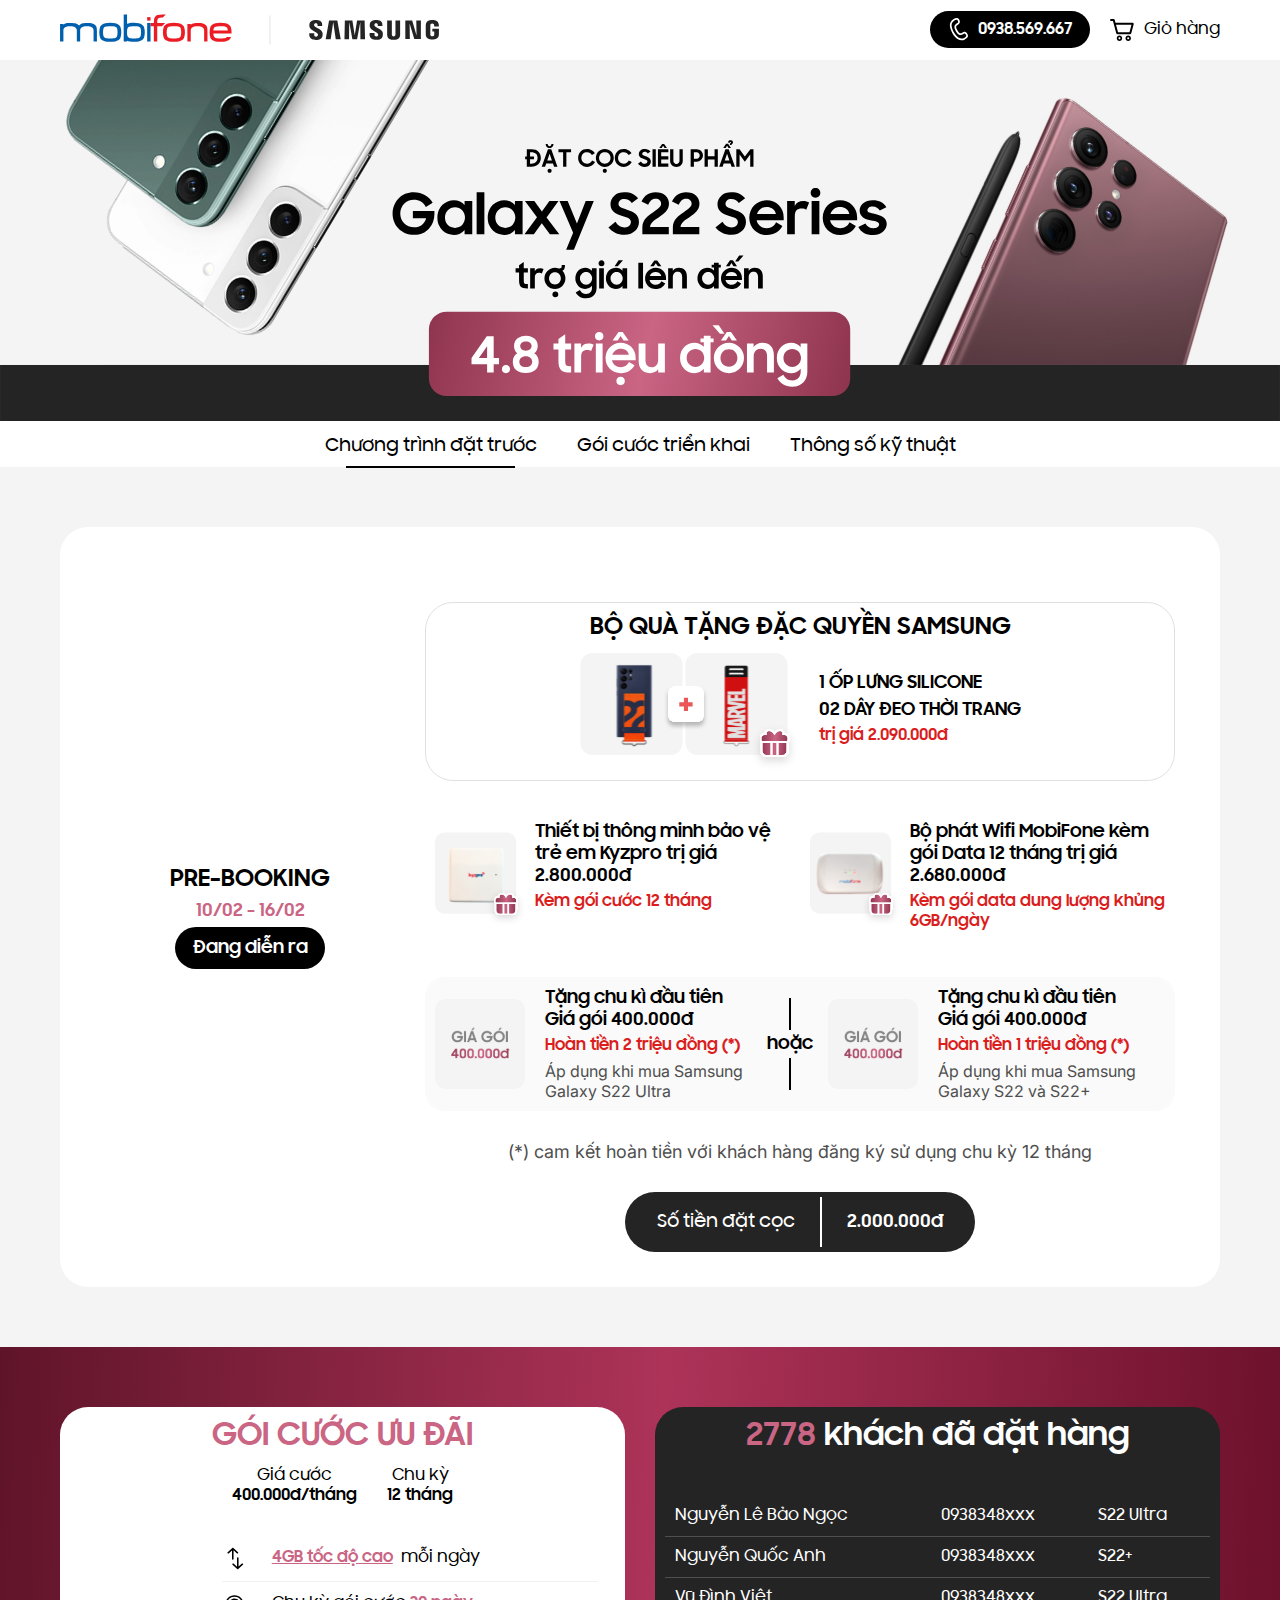
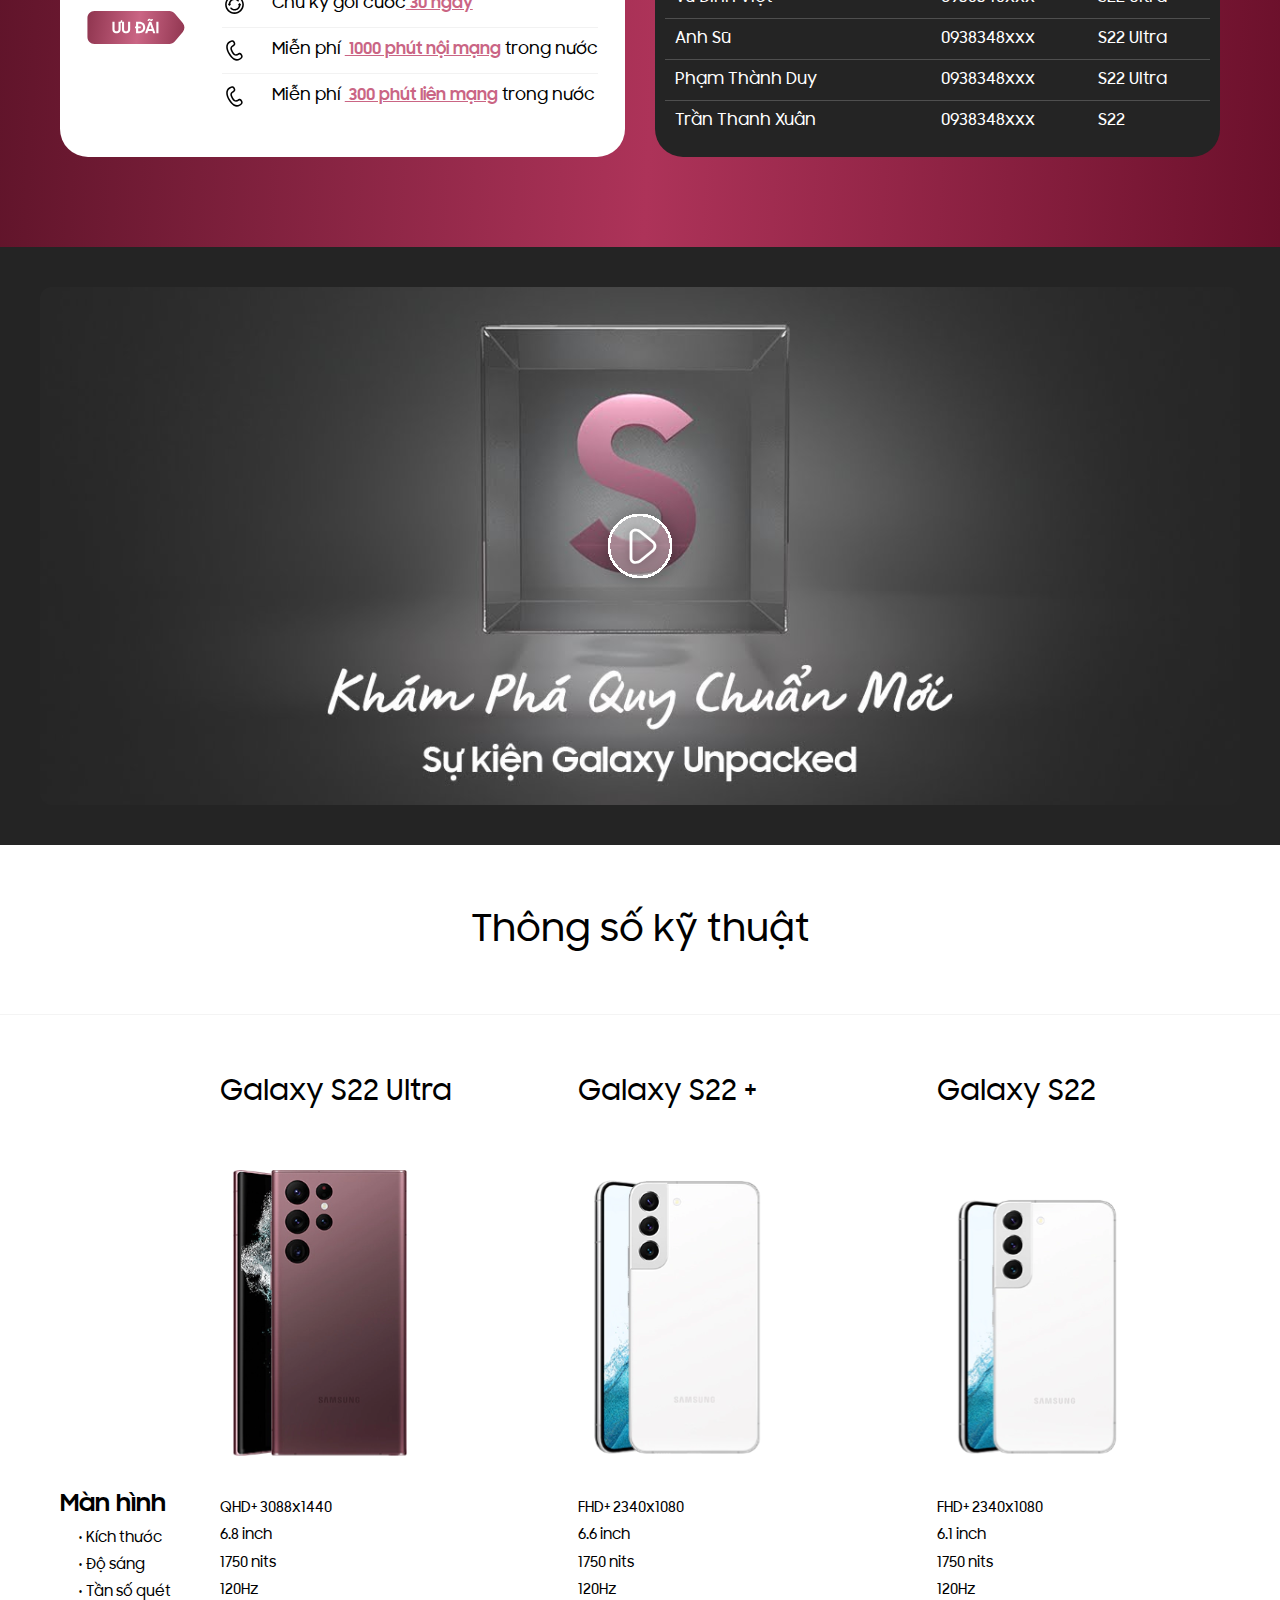
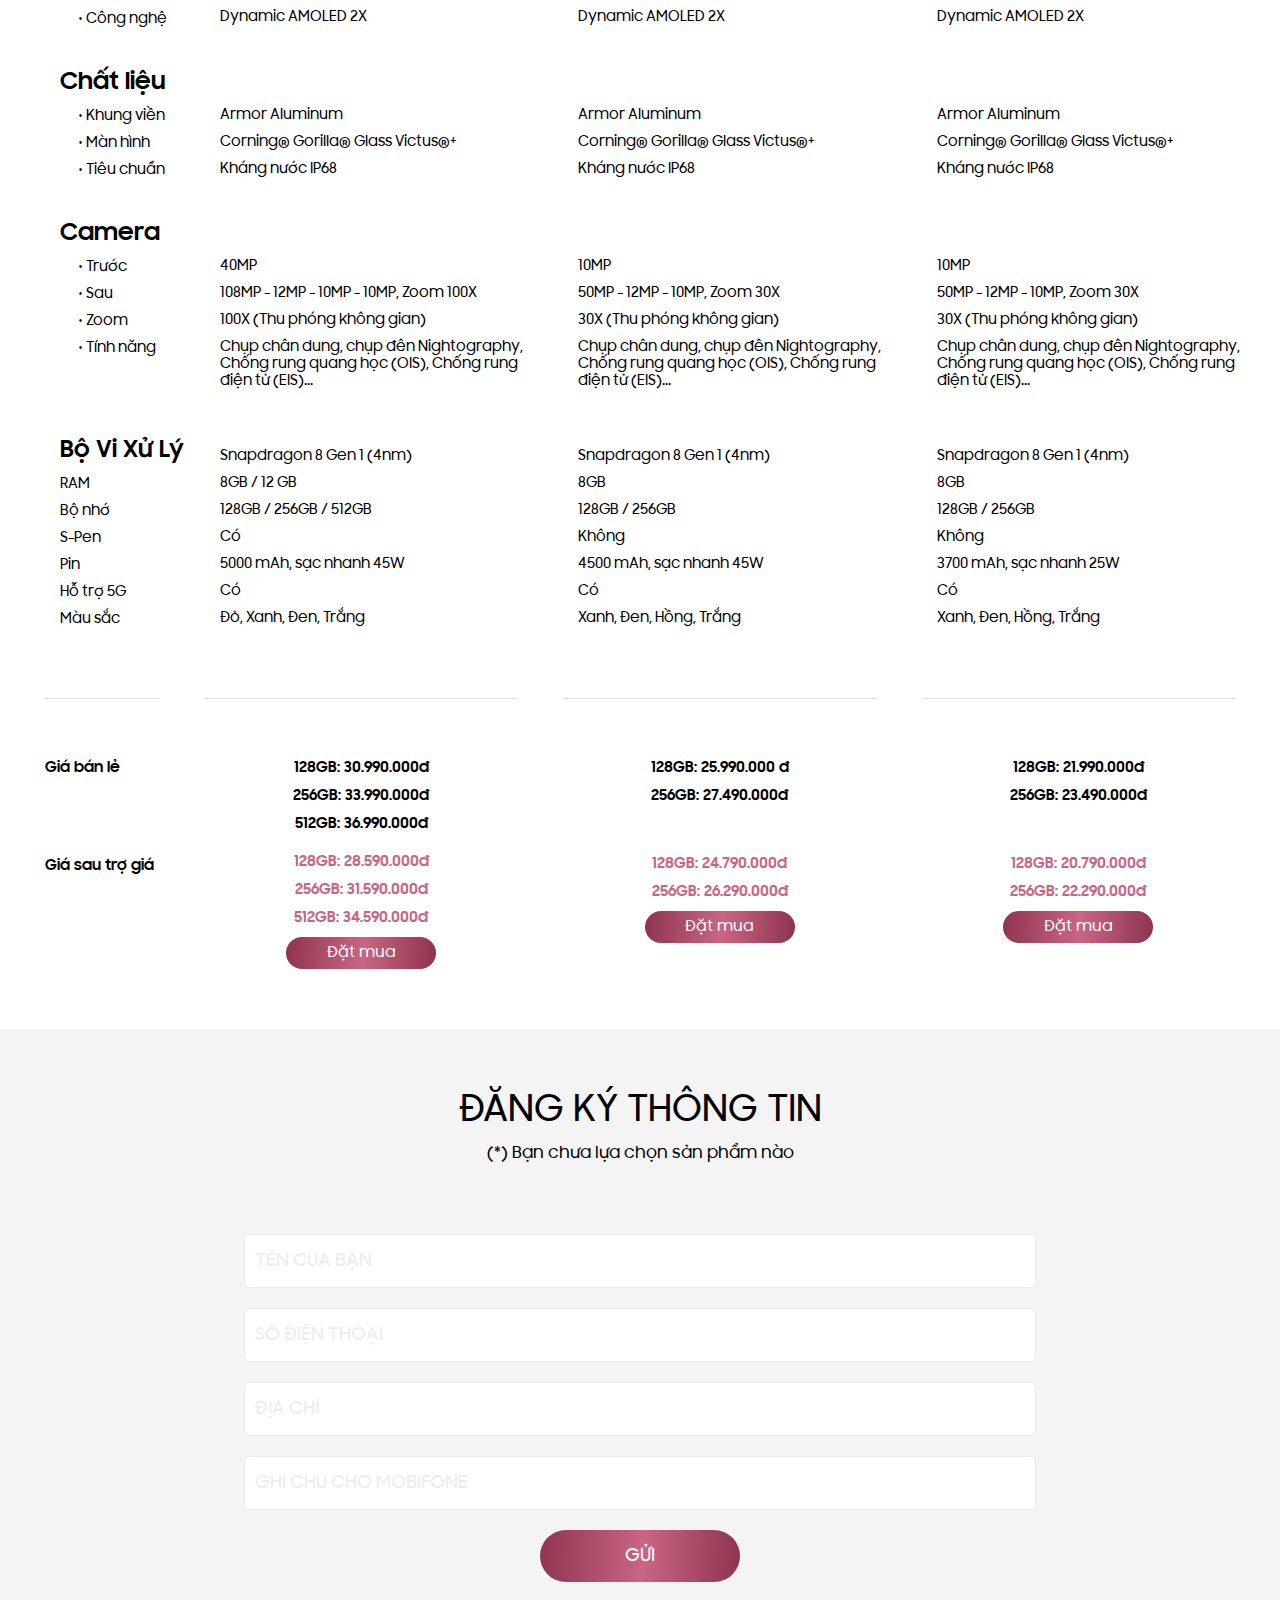
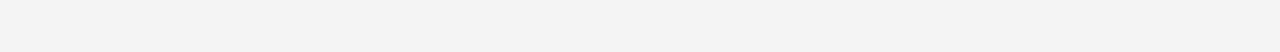
==== commit 576ca59b: "get it better 1" ====
--- a/index.html
+++ b/index.html
@@ -269,10 +269,10 @@
           </div>
           <div class="input-6 custom-select select">
             <select>
-              <option value="0">Galaxy S22 Ultra</option>
-              <option value="">Galaxy S22 Ultra</option>
-              <option value="">Galaxy S22+</option>
-              <option value="">Galaxy S22</option>
+              <option class="option-tag" value="0">Galaxy S22 Ultra</option>
+              <option class="option-tag" value="">Galaxy S22 Ultra</option>
+              <option class="option-tag" value="">Galaxy S22+</option>
+              <option class="option-tag" value="">Galaxy S22</option>
             </select>
           </div>
           <div class="s22-ultra">
@@ -284,7 +284,7 @@
               <div class="screen-info accessories-info">
                 <div class="s22-title">
                   <p>Màn hình</p>
-                  <p>Tràn viền Quad HD+</p>
+                  <p>QHD+ 3088x1440</p>
                 </div>
                 <div class="s22-detail">
                   <p>• Kích thước</p>
@@ -348,7 +348,7 @@
               <div class="ram-info accessories-info">
                 <div class="s22-title">
                   <p>RAM</p>
-                  <p>8GB / 12 GB</p>
+                  <p>8GB / 12GB</p>
                 </div>
               </div>
               <!-- RAM end -->
@@ -357,7 +357,7 @@
               <div class="rom-info accessories-info">
                 <div class="s22-title">
                   <p>Bộ nhớ</p>
-                  <p>128GB / 256GB / 512GB</p>
+                  <p>128GB/ 256GB / 512GB</p>
                 </div>
               </div>
               <!-- ROM end -->
@@ -371,23 +371,349 @@
               </div>
               <!-- S-Pen end -->
 
+              <!-- 5G begin -->
+              <div class="spen-info accessories-info">
+                <div class="s22-title">
+                  <p>Hỗ trợ 5G</p>
+                  <p>Có</p>
+                </div>
+              </div>
+              <!-- 5G end -->
+
+              <!-- Màu sắc begin -->
+              <div class="spen-info accessories-info">
+                <div class="s22-title">
+                  <p>Màu sắc</p>
+                  <p>Xanh, Đen, Hồng, Trắng</p>
+                </div>
+              </div>
+              <!-- Màu sắc end -->
+
               <!-- Pin begin -->
               <div class="pin-info accessories-info">
                 <div class="s22-title">
                   <p>Pin</p>
-                  <p>5000 mAh</p>
+                  <p>5000 mAh, sạc nhanh 45W</p>
                 </div>
               </div>
               <!-- Pin end -->
             </div>
             <div class="s22-buy">
               <div class="s22-prices">
-                <p>Giá dự kiến</p>
+                <p>Giá bán lẻ</p>
+                <p></p>
+                <p></p>
+                <p></p>
+                <p></p>
+                <p></p>
+                <p></p>
+                <p></p>
                 <p>Giá sau trợ giá</p>
               </div>
               <div class="s22-btn">
-                <p>31.990.000đ</p>
-                <p>29.590.000đ</p>
+                <p>128GB: 30.990.000đ</p>
+                <p>256GB: 33.990.000đ</p>
+                <p>512GB: 36.990.000đ</p>
+                <p></p>
+                <p style="color: #CA6584;">128GB: 28.590.000đ</p>
+                <p style="color: #CA6584;">256GB: 31.590.000đ</p>
+                <p style="color: #CA6584;">512GB: 34.590.000đ</p>
+                <a href="#">Đặt mua</a>
+              </div>
+            </div>
+          </div>
+          <div class="s22-plus">
+            <div class="s22-img">
+              <img src="images/s22-plus.svg" alt="">
+            </div>
+            <div class="s22-info">
+              <!-- screen begin -->
+              <div class="screen-info accessories-info">
+                <div class="s22-title">
+                  <p>Màn hình</p>
+                  <p>FHD+ 2340x1080</p>
+                </div>
+                <div class="s22-detail">
+                  <p>• Kích thước</p>
+                  <p>6.6 inch</p>
+                  <p>• Độ sáng</p>
+                  <p>1750 nits</p>
+                  <p>• Tần số quét</p>
+                  <p>120Hz</p>
+                  <p>• Công nghệ</p>
+                  <p>Dynamic AMOLED 2X</p>
+                </div>
+              </div>
+              <!-- screen end -->
+
+              <!-- material begin -->
+              <div class="material-info accessories-info">
+                <div class="s22-title">
+                  <p>Chất liệu</p>
+                  <p></p>
+                </div>
+                <div class="s22-detail">
+                  <p>• Khung viền</p>
+                  <p>Armor Aluminum</p>
+                  <p>• Màn hình</p>
+                  <p>Corning® Gorilla® Glass Victus®+</p>
+                  <p>• Tiêu chuẩn</p>
+                  <p>Kháng nước IP68</p>
+                </div>
+              </div>
+              <!-- material end -->
+
+              <!-- camera begin -->
+              <div class="camera-info accessories-info">
+                <div class="s22-title">
+                  <p>Camera</p>
+                  <p></p>
+                </div>
+                <div class="s22-detail">
+                  <p>• Trước</p>
+                  <p>10MP</p>
+                  <p>• Sau</p>
+                  <p>50MP - 12MP - 10MP, Zoom 30X</p>
+                  <p>• Zoom</p>
+                  <p>100X (Thu phóng không gian)</p>
+                  <p>• Tính năng</p>
+                  <p>Chụp chân dung, chụp đên Nightography, Chống rung quang học (OIS), Chống rung điện tử (EIS)...</p>
+                </div>
+              </div>
+              <!-- camera end -->
+
+              <!-- chip begin -->
+              <div class="chip-info accessories-info">
+                <div class="s22-title">
+                  <p>Bộ Vi xử lý</p>
+                  <p>Snapdragon 8 Gen 1 (4nm)</p>
+                </div>
+              </div>
+              <!-- chip end -->
+
+              <!-- RAM begin -->
+              <div class="ram-info accessories-info">
+                <div class="s22-title">
+                  <p>RAM</p>
+                  <p>8GB</p>
+                </div>
+              </div>
+              <!-- RAM end -->
+
+              <!-- ROM begin -->
+              <div class="rom-info accessories-info">
+                <div class="s22-title">
+                  <p>Bộ nhớ</p>
+                  <p>128GB/ 256GB</p>
+                </div>
+              </div>
+              <!-- ROM end -->
+
+              <!-- S-Pen begin -->
+              <div class="spen-info accessories-info">
+                <div class="s22-title">
+                  <p>S-Pen</p>
+                  <p>Không</p>
+                </div>
+              </div>
+              <!-- S-Pen end -->
+
+              <!-- 5G begin -->
+              <div class="spen-info accessories-info">
+                <div class="s22-title">
+                  <p>Hỗ trợ 5G</p>
+                  <p>Có</p>
+                </div>
+              </div>
+              <!-- 5G end -->
+
+              <!-- Màu sắc begin -->
+              <div class="spen-info accessories-info">
+                <div class="s22-title">
+                  <p>Màu sắc</p>
+                  <p>Xanh, Đen, Hồng, Trắng</p>
+                </div>
+              </div>
+              <!-- Màu sắc end -->
+
+              <!-- Pin begin -->
+              <div class="pin-info accessories-info">
+                <div class="s22-title">
+                  <p>Pin</p>
+                  <p>4500 mAh, sạc nhanh 45W</p>
+                </div>
+              </div>
+              <!-- Pin end -->
+            </div>
+            <div class="s22-buy">
+              <div class="s22-prices">
+                <p>Giá bán lẻ</p>
+                <p></p>
+                <p></p>
+                <p></p>
+                <p></p>
+                <p></p>
+                <p></p>
+                <p></p>
+                <p>Giá sau trợ giá</p>
+              </div>
+              <div class="s22-btn">
+                <p>128GB: 25.990.000 đ</p>
+                <p>256GB: 27.490.000đ</p>
+                <p></p>
+                <p></p>
+                <p></p>
+                <p></p>
+                <p style="color: #CA6584;">128GB: 24.790.000đ</p>
+                <p style="color: #CA6584;">256GB: 26.290.000đ</p>
+                <a href="#">Đặt mua</a>
+              </div>
+            </div>
+          </div>
+          <div class="s22">
+            <div class="s22-img">
+              <img src="images/s22.svg" alt="">
+            </div>
+            <div class="s22-info">
+              <!-- screen begin -->
+              <div class="screen-info accessories-info">
+                <div class="s22-title">
+                  <p>Màn hình</p>
+                  <p>FHD+ 2340x1080</p>
+                </div>
+                <div class="s22-detail">
+                  <p>• Kích thước</p>
+                  <p>6.1 inch</p>
+                  <p>• Độ sáng</p>
+                  <p>1750 nits</p>
+                  <p>• Tần số quét</p>
+                  <p>120Hz</p>
+                  <p>• Công nghệ</p>
+                  <p>Dynamic AMOLED 2X</p>
+                </div>
+              </div>
+              <!-- screen end -->
+
+              <!-- material begin -->
+              <div class="material-info accessories-info">
+                <div class="s22-title">
+                  <p>Chất liệu</p>
+                  <p></p>
+                </div>
+                <div class="s22-detail">
+                  <p>• Khung viền</p>
+                  <p>Armor Aluminum</p>
+                  <p>• Màn hình</p>
+                  <p>Corning® Gorilla® Glass Victus®+</p>
+                  <p>• Tiêu chuẩn</p>
+                  <p>Kháng nước IP68</p>
+                </div>
+              </div>
+              <!-- material end -->
+
+              <!-- camera begin -->
+              <div class="camera-info accessories-info">
+                <div class="s22-title">
+                  <p>Camera</p>
+                  <p></p>
+                </div>
+                <div class="s22-detail">
+                  <p>• Trước</p>
+                  <p>10MP</p>
+                  <p>• Sau</p>
+                  <p>50MP - 12MP - 10MP, Zoom 30X</p>
+                  <p>• Zoom</p>
+                  <p>100X (Thu phóng không gian)</p>
+                  <p>• Tính năng</p>
+                  <p>Chụp chân dung, chụp đên Nightography, Chống rung quang học (OIS), Chống rung điện tử (EIS)...</p>
+                </div>
+              </div>
+              <!-- camera end -->
+
+              <!-- chip begin -->
+              <div class="chip-info accessories-info">
+                <div class="s22-title">
+                  <p>Bộ Vi xử lý</p>
+                  <p>Snapdragon 8 Gen 1 (4nm)</p>
+                </div>
+              </div>
+              <!-- chip end -->
+
+              <!-- RAM begin -->
+              <div class="ram-info accessories-info">
+                <div class="s22-title">
+                  <p>RAM</p>
+                  <p>8GB</p>
+                </div>
+              </div>
+              <!-- RAM end -->
+
+              <!-- ROM begin -->
+              <div class="rom-info accessories-info">
+                <div class="s22-title">
+                  <p>Bộ nhớ</p>
+                  <p>128GB/ 256GB</p>
+                </div>
+              </div>
+              <!-- ROM end -->
+
+              <!-- S-Pen begin -->
+              <div class="spen-info accessories-info">
+                <div class="s22-title">
+                  <p>S-Pen</p>
+                  <p>Không</p>
+                </div>
+              </div>
+              <!-- S-Pen end -->
+
+              <!-- 5G begin -->
+              <div class="spen-info accessories-info">
+                <div class="s22-title">
+                  <p>Hỗ trợ 5G</p>
+                  <p>Có</p>
+                </div>
+              </div>
+              <!-- 5G end -->
+
+              <!-- Màu sắc begin -->
+              <div class="spen-info accessories-info">
+                <div class="s22-title">
+                  <p>Màu sắc</p>
+                  <p>Xanh, Đen, Hồng, Trắng</p>
+                </div>
+              </div>
+              <!-- Màu sắc end -->
+
+              <!-- Pin begin -->
+              <div class="pin-info accessories-info">
+                <div class="s22-title">
+                  <p>Pin</p>
+                  <p>3700 mAh, sạc nhanh 25W</p>
+                </div>
+              </div>
+              <!-- Pin end -->
+            </div>
+            <div class="s22-buy">
+              <div class="s22-prices">
+                <p>Giá bán lẻ</p>
+                <p></p>
+                <p></p>
+                <p></p>
+                <p></p>
+                <p></p>
+                <p></p>
+                <p></p>
+                <p>Giá sau trợ giá</p>
+              </div>
+              <div class="s22-btn">
+                <p>128GB: 21.990.000đ</p>
+                <p>256GB: 23.490.000đ</p>
+                <p></p>
+                <p></p>
+                <p></p>
+                <p></p>
+                <p style="color: #CA6584;">128GB: 20.790.000đ</p>
+                <p style="color: #CA6584;">256GB: 22.290.000đ</p>
                 <a href="#">Đặt mua</a>
               </div>
             </div>
@@ -421,25 +747,25 @@
               <p>&nbsp;• Công nghệ</p>
             </div>
             <div>
-              <p>Tràn viền Quad HD+</p>
+              <p>QHD+ 3088x1440</p>
               <p>6.8 inch</p>
               <p>1750 nits</p>
               <p>120Hz</p>
-              <p>Dynamic Amoled với Vision Bootster</p>
-            </div>
-            <div>
-              <p>Tràn viền Quad HD+</p>
-              <p>6.8 inch</p>
+              <p>Dynamic AMOLED 2X</p>
+            </div>
+            <div>
+              <p>FHD+ 2340x1080</p>
+              <p>6.6 inch</p>
               <p>1750 nits</p>
               <p>120Hz</p>
-              <p>Dynamic AMOLED 2X với Vision Bootster</p>
-            </div>
-            <div>
-              <p>Tràn viền Quad HD+</p>
-              <p>6.8 inch</p>
+              <p>Dynamic AMOLED 2X</p>
+            </div>
+            <div>
+              <p>FHD+ 2340x1080</p>
+              <p>6.1 inch</p>
               <p>1750 nits</p>
               <p>120Hz</p>
-              <p>Dynamic Amoled với Vision Bootster</p>
+              <p>Dynamic AMOLED 2X</p>
             </div>
           </div>
           <div class="product-info-material">
@@ -479,21 +805,21 @@
             <div>
               <p></p>
               <p>40MP</p>
-              <p>12MP (Siêu Rộng), 108MP (Góc Rộng), 10MP + 10MP (Tele)</p>
+              <p>108MP - 12MP - 10MP - 10MP, Zoom 100X</p>
               <p>100X (Thu phóng không gian)</p>
               <p>Chụp chân dung, chụp đên Nightography, Chống rung quang học (OIS), Chống rung điện tử (EIS)...</p>
             </div>
             <div>
               <p></p>
-              <p>40MP</p>
-              <p>12MP (Siêu Rộng), 50MP (Góc Rộng), 10MP (Tele)</p>
+              <p>10MP</p>
+              <p>50MP - 12MP - 10MP, Zoom 30X</p>
               <p>30X (Thu phóng không gian)</p>
               <p>Chụp chân dung, chụp đên Nightography, Chống rung quang học (OIS), Chống rung điện tử (EIS)...</p>
             </div>
             <div>
               <p></p>
-              <p>40MP</p>
-              <p>12MP (Siêu Rộng), 108MP (Góc Rộng), 10MP + 10MP (Tele)</p>
+              <p>10MP</p>
+              <p>50MP - 12MP - 10MP, Zoom 30X</p>
               <p>30X (Thu phóng không gian)</p>
               <p>Chụp chân dung, chụp đên Nightography, Chống rung quang học (OIS), Chống rung điện tử (EIS)...</p>
             </div>
@@ -505,55 +831,87 @@
               <p>Bộ nhớ</p>
               <p>S-Pen</p>
               <p>Pin</p>
+              <p>Hỗ trợ 5G</p>
+              <p>Màu sắc</p>
             </div>
             <div>
               <p>Snapdragon 8 Gen 1 (4nm)</p>
               <p>8GB / 12 GB</p>
               <p>128GB / 256GB / 512GB</p>
               <p>Có</p>
-              <p>5000 mAh</p>
+              <p>5000 mAh, sạc nhanh 45W</p>
+              <p>Có</p>
+              <p>Đỏ, Xanh, Đen, Trắng</p>
             </div>
             <div>
               <p>Snapdragon 8 Gen 1 (4nm)</p>
-              <p>8GB / 12 GB</p>
-              <p>128GB / 256GB / 512GB</p>
+              <p>8GB</p>
+              <p>128GB / 256GB</p>
+              <p>Không</p>
+              <p>4500 mAh, sạc nhanh 45W</p>
               <p>Có</p>
-              <p>4500 mAh</p>
+              <p>Xanh, Đen, Hồng, Trắng</p>
             </div>
             <div>
               <p>Snapdragon 8 Gen 1 (4nm)</p>
-              <p>8GB / 12 GB</p>
-              <p>128GB / 256GB / 512GB</p>
+              <p>8GB</p>
+              <p>128GB / 256GB</p>
+              <p>Không</p>
+              <p>3700 mAh, sạc nhanh 25W</p>
               <p>Có</p>
-              <p>3700 mAh</p>
+              <p>Xanh, Đen, Hồng, Trắng</p>
             </div>
           </div>
           <div class="product-info-price">
             <div class="price-title">
               <div class="">
-                <p>Giá dự kiến</p>
+                <p>Giá bán lẻ</p>
+                <p></p>
+                <p></p>
+                <p></p>
+                <p></p>
+                <p></p>
+                <p></p>
+                <p></p>
                 <p>Giá sau trợ giá</p>
               </div>
 
             </div>
             <div class="prices">
               <div class="">
-                <p>31.990.000đ</p>
-                <p>29.590.000đ</p>
+                <p>128GB: 30.990.000đ</p>
+                <p>256GB: 33.990.000đ</p>
+                <p>512GB: 36.990.000đ</p>
+                <p></p>
+                <p style="color: #CA6584;">128GB: 28.590.000đ</p>
+                <p style="color: #CA6584;">256GB: 31.590.000đ</p>
+                <p style="color: #CA6584;">512GB: 34.590.000đ</p>
                 <a href="#">Đặt mua</a>
               </div>
             </div>
             <div class="prices">
               <div class="">
-                <p>26.990.000đ</p>
-                <p>25.790.000đ</p>
+                <p>128GB: 25.990.000 đ</p>
+                <p>256GB: 27.490.000đ</p>
+                <p></p>
+                <p></p>
+                <p></p>
+                <p></p>
+                <p style="color: #CA6584;">128GB: 24.790.000đ</p>
+                <p style="color: #CA6584;">256GB: 26.290.000đ</p>
                 <a href="#">Đặt mua</a>
               </div>
             </div>
             <div class="prices">
               <div class="">
-                <p>22.990.000đ</p>
-                <p>21.790.000đ</p>
+                <p>128GB: 21.990.000đ</p>
+                <p>256GB: 23.490.000đ</p>
+                <p></p>
+                <p></p>
+                <p></p>
+                <p></p>
+                <p style="color: #CA6584;">128GB: 20.790.000đ</p>
+                <p style="color: #CA6584;">256GB: 22.290.000đ</p>
                 <a href="#">Đặt mua</a>
               </div>
             </div>
@@ -579,6 +937,7 @@
 
   <script src="https://ajax.googleapis.com/ajax/libs/jquery/3.5.1/jquery.min.js"></script>
   <script src="js/select-tag.js" charset="utf-8"></script>
+  <script src="js/switch-tab.js" charset="utf-8"></script>
 </body>
 
 </html>
--- a/css/specifications-desktop.css
+++ b/css/specifications-desktop.css
@@ -108,9 +108,9 @@
   font-weight: bold;
 }
 
-.prices div p:nth-child(2) {
+/* .prices div p:nth-child(2) {
   color: #CA6584;
-}
+} */
 
 .prices a {
   display: flex;
--- a/css/specifications-mobile.css
+++ b/css/specifications-mobile.css
@@ -54,7 +54,7 @@
 .s22-title {
   display: grid;
   grid-template-columns: 35% 65%;
-  grid-column-gap: 10px;
+  grid-column-gap: 5px;
 }
 
 .s22-title p:first-child {
@@ -109,9 +109,9 @@
   margin-bottom: 10px;
 }
 
-.s22-btn p:not(.s22-btn p:first-child) {
+/* .s22-btn p:not(.s22-btn p:first-child) {
   color: #CA6584;
-}
+} */
 
 .s22-btn a {
   font-size: 14px;
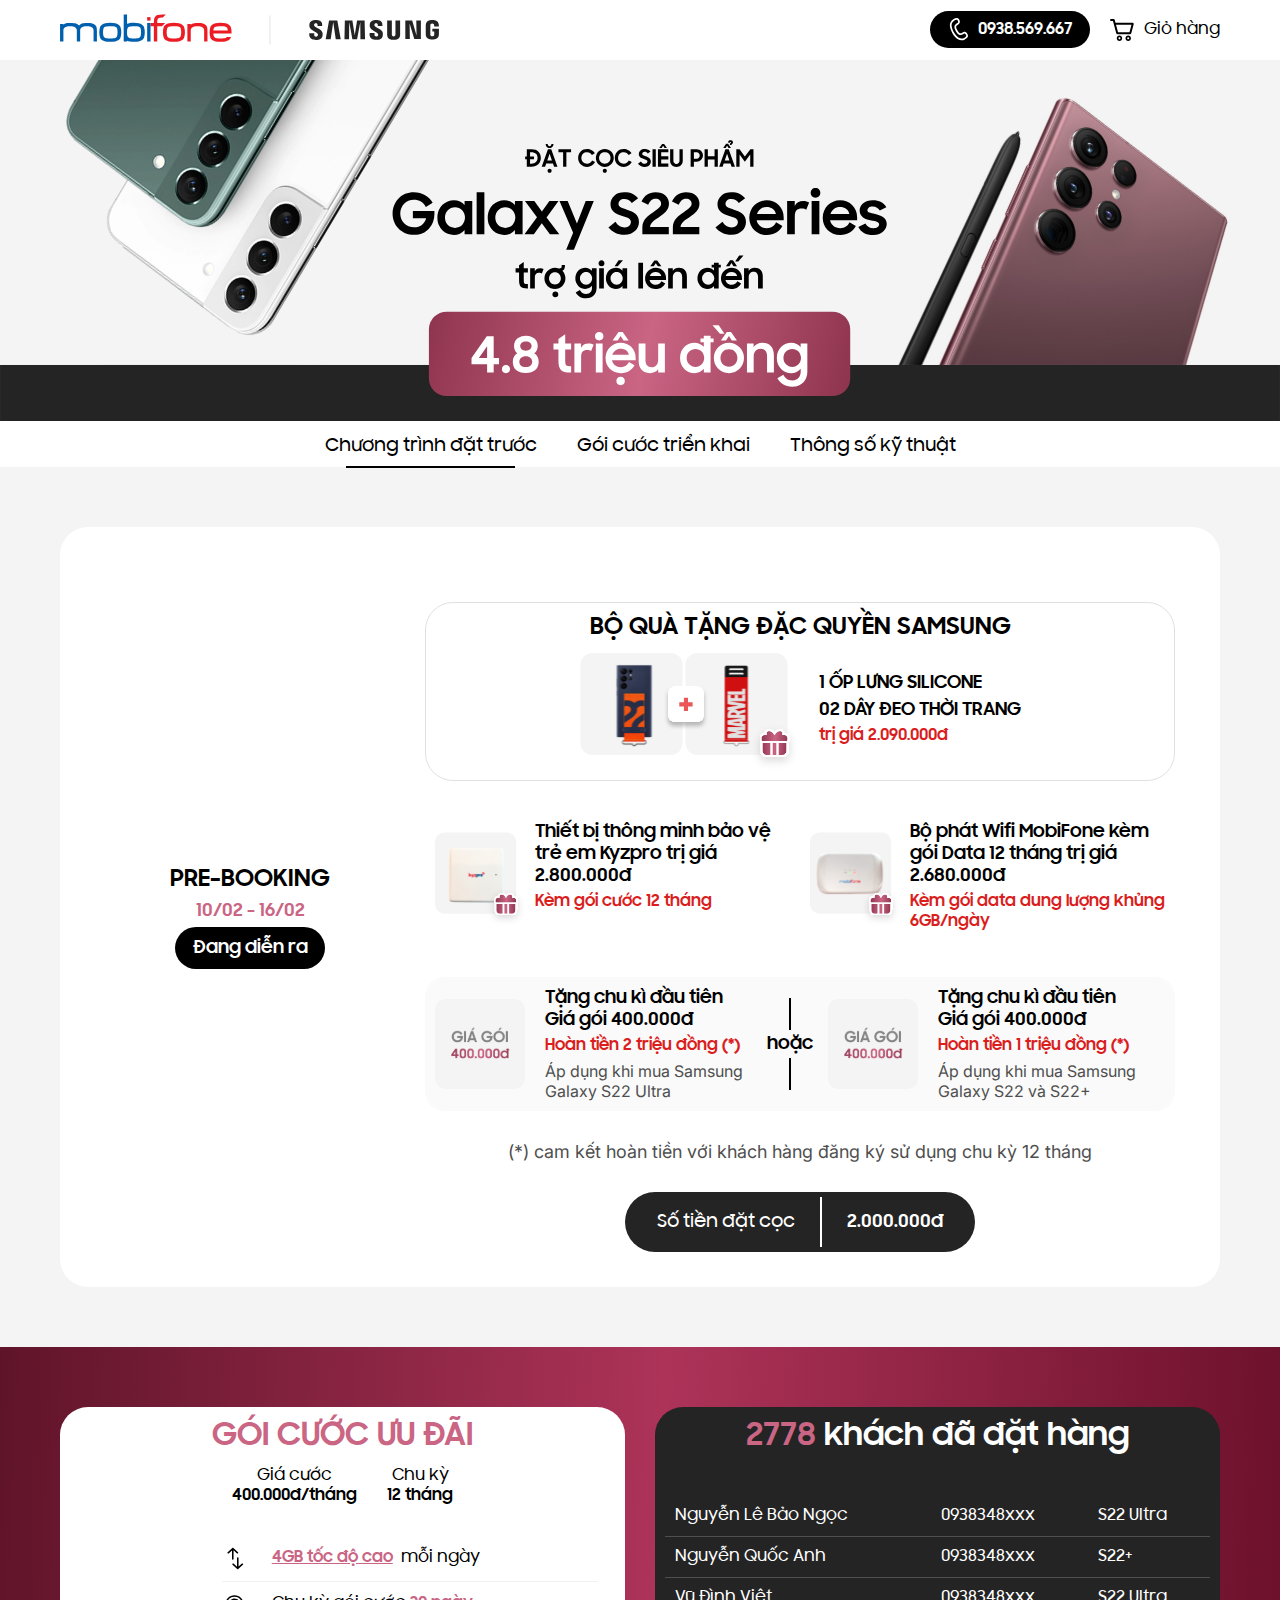
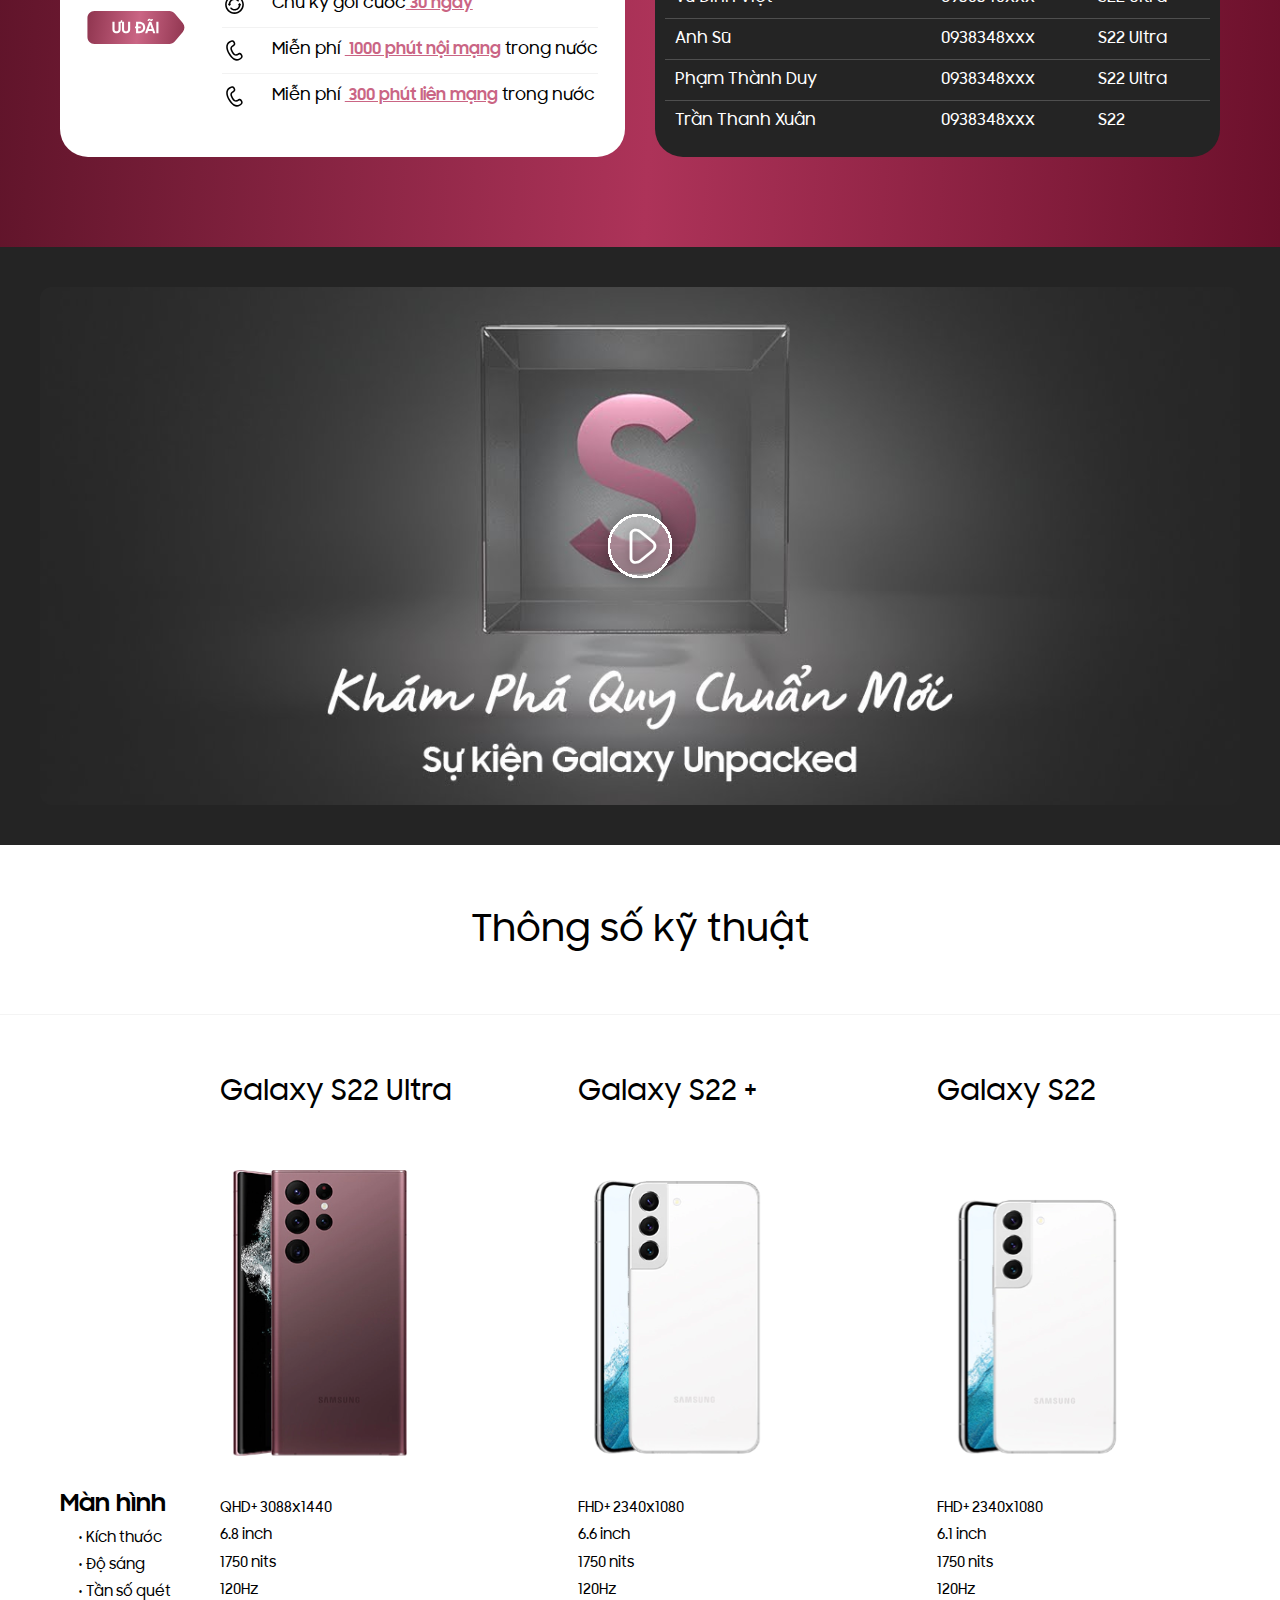
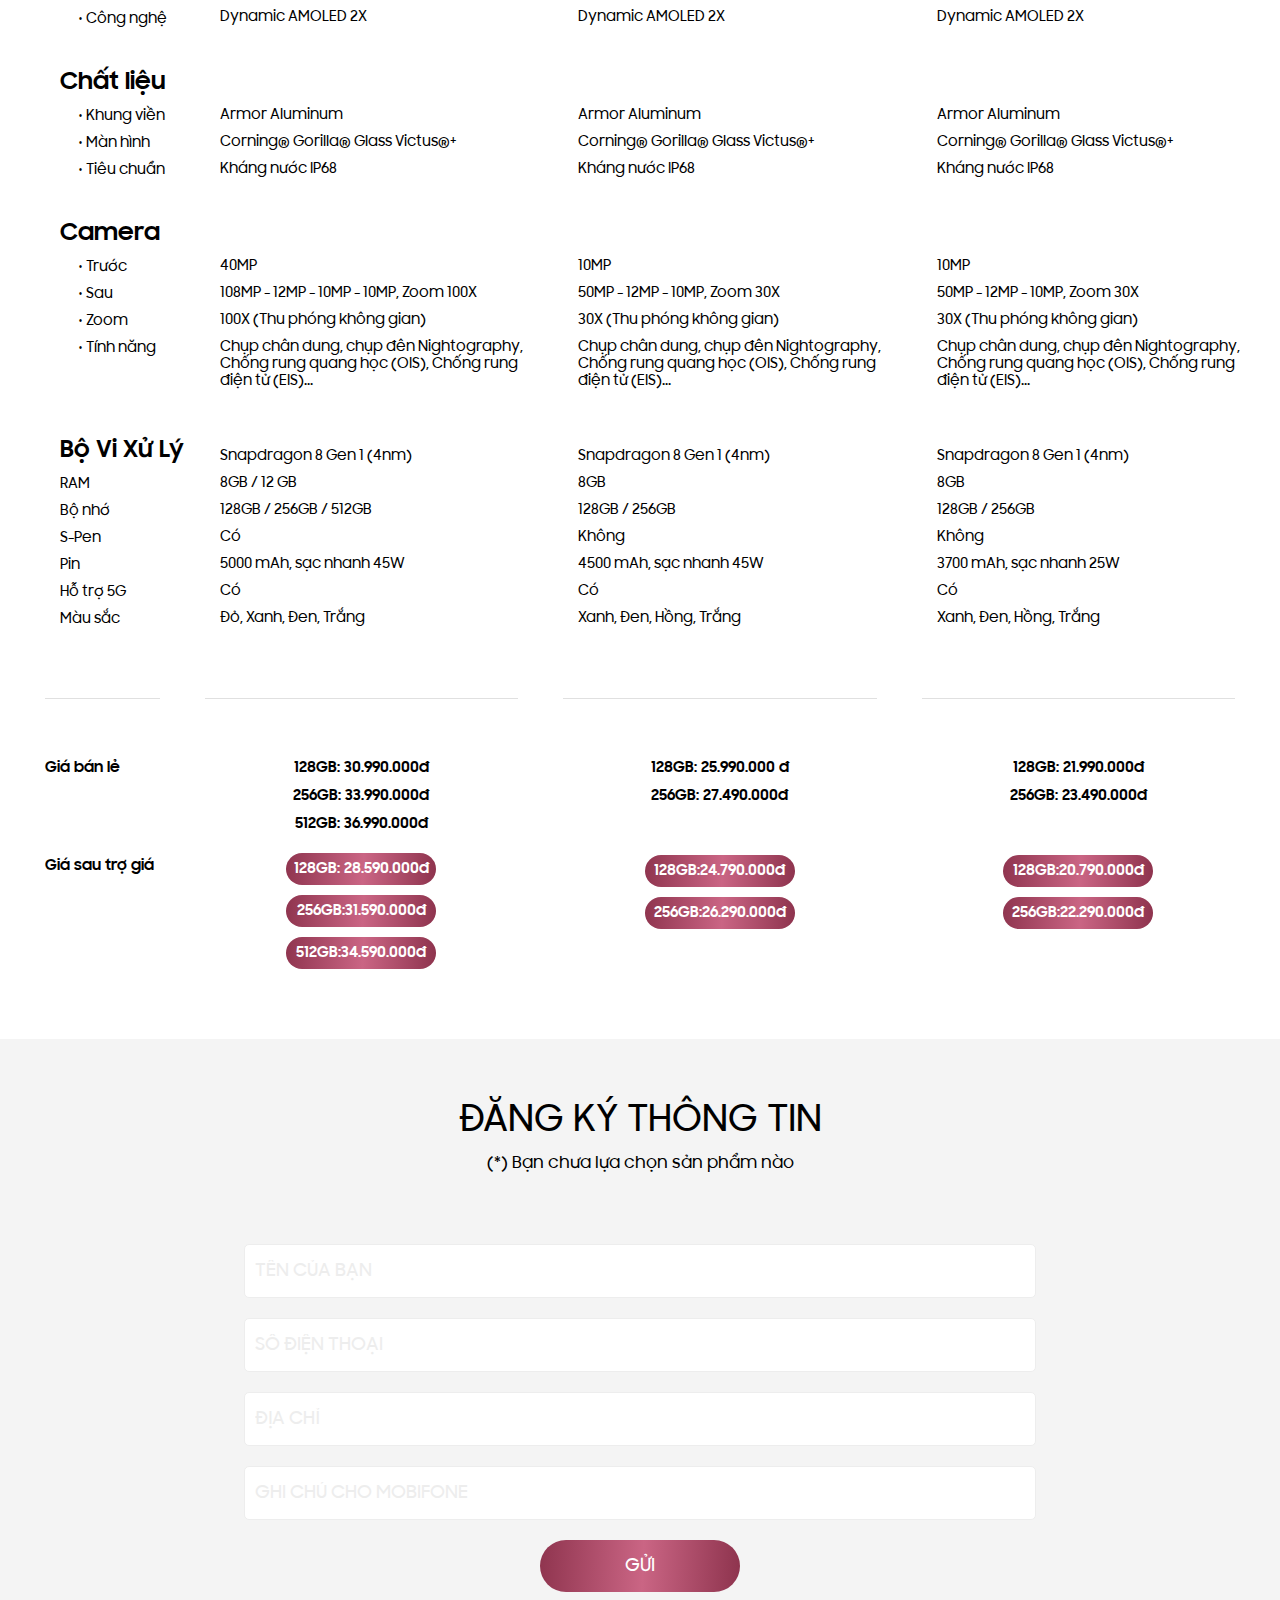
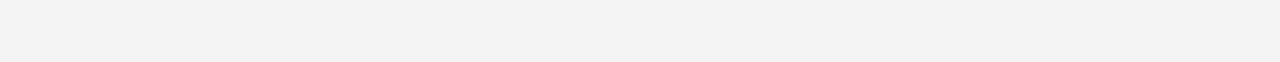
==== commit 44e34e54: "make it better more 1" ====
--- a/index.html
+++ b/index.html
@@ -415,10 +415,12 @@
                 <p>256GB: 33.990.000đ</p>
                 <p>512GB: 36.990.000đ</p>
                 <p></p>
-                <p style="color: #CA6584;">128GB: 28.590.000đ</p>
-                <p style="color: #CA6584;">256GB: 31.590.000đ</p>
-                <p style="color: #CA6584;">512GB: 34.590.000đ</p>
-                <a href="#">Đặt mua</a>
+                <p style="color: #CA6584;"><a href="#footer">128GB:28.590.000đ</a></p>
+                <br>
+                <p style="color: #CA6584;"><a href="#footer">256GB:31.590.000đ</a></p>
+                <br>
+                <p style="color: #CA6584;"><a href="#footer">512GB:34.590.000đ</a></p>
+                <!-- <a href="#">Đặt mua</a> -->
               </div>
             </div>
           </div>
@@ -564,9 +566,11 @@
                 <p></p>
                 <p></p>
                 <p></p>
-                <p style="color: #CA6584;">128GB: 24.790.000đ</p>
-                <p style="color: #CA6584;">256GB: 26.290.000đ</p>
-                <a href="#">Đặt mua</a>
+                <p style="color: #CA6584;"><a href="#footer">128GB:24.790.000đ</a></p>
+                <br>
+                <p style="color: #CA6584;"><a href="#footer">256GB:26.290.000đ</a></p>
+                <br>
+                <!-- <a href="#">Đặt mua</a> -->
               </div>
             </div>
           </div>
@@ -712,9 +716,11 @@
                 <p></p>
                 <p></p>
                 <p></p>
-                <p style="color: #CA6584;">128GB: 20.790.000đ</p>
-                <p style="color: #CA6584;">256GB: 22.290.000đ</p>
-                <a href="#">Đặt mua</a>
+                <p style="color: #CA6584;"><a href="#footer">128GB:20.790.000đ</a></p>
+                <br>
+                <p style="color: #CA6584;"><a href="#footer">256GB:22.290.000đ</a></p>
+                <br>
+                <!-- <a href="#">Đặt mua</a> -->
               </div>
             </div>
           </div>
@@ -883,10 +889,10 @@
                 <p>256GB: 33.990.000đ</p>
                 <p>512GB: 36.990.000đ</p>
                 <p></p>
-                <p style="color: #CA6584;">128GB: 28.590.000đ</p>
-                <p style="color: #CA6584;">256GB: 31.590.000đ</p>
-                <p style="color: #CA6584;">512GB: 34.590.000đ</p>
-                <a href="#">Đặt mua</a>
+                <p style="color: #CA6584;"><a href="#footer">128GB: 28.590.000đ</a></p>
+                <p style="color: #CA6584;"><a href="#footer">256GB:31.590.000đ</a></p>
+                <p style="color: #CA6584;"><a href="#footer">512GB:34.590.000đ</a></p>
+                <!-- <a href="#">Đặt mua</a> -->
               </div>
             </div>
             <div class="prices">
@@ -897,9 +903,9 @@
                 <p></p>
                 <p></p>
                 <p></p>
-                <p style="color: #CA6584;">128GB: 24.790.000đ</p>
-                <p style="color: #CA6584;">256GB: 26.290.000đ</p>
-                <a href="#">Đặt mua</a>
+                <p style="color: #CA6584;"><a href="#footer">128GB:24.790.000đ</a></p>
+                <p style="color: #CA6584;"><a href="#footer">256GB:26.290.000đ</a></p>
+                <!-- <a href="#">Đặt mua</a> -->
               </div>
             </div>
             <div class="prices">
@@ -910,9 +916,9 @@
                 <p></p>
                 <p></p>
                 <p></p>
-                <p style="color: #CA6584;">128GB: 20.790.000đ</p>
-                <p style="color: #CA6584;">256GB: 22.290.000đ</p>
-                <a href="#">Đặt mua</a>
+                <p style="color: #CA6584;"><a href="#footer">128GB:20.790.000đ</a></p>
+                <p style="color: #CA6584;"><a href="#footer">256GB:22.290.000đ</a></p>
+                <!-- <a href="#">Đặt mua</a> -->
               </div>
             </div>
           </div>
--- a/css/specifications-mobile.css
+++ b/css/specifications-mobile.css
@@ -120,6 +120,6 @@
   text-align: center;
   background: linear-gradient(92.69deg, #8C324C -2.85%, #CA6584 51.46%, #8C324C 101.43%);
   border-radius: 20px;
-  padding: 8px 0;
+  padding: 8px 5px;
   color: #fff;
 }
